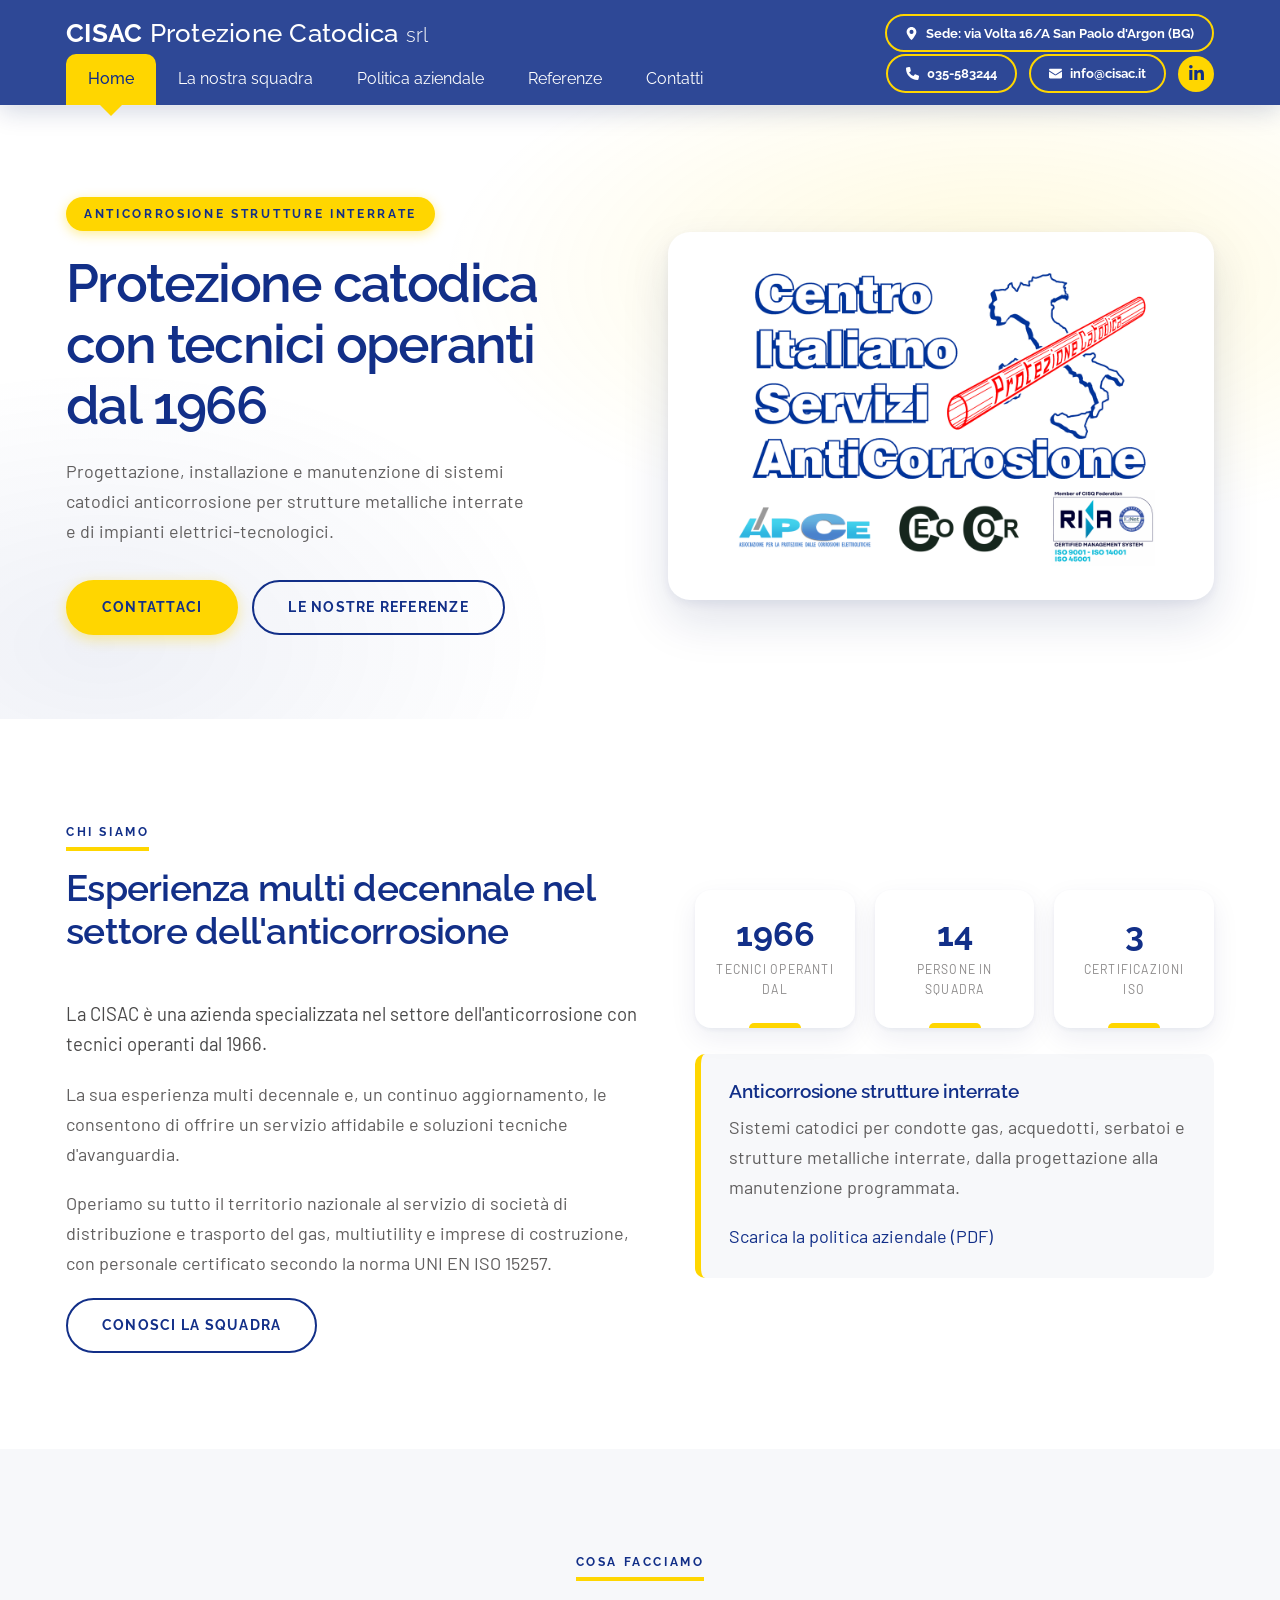
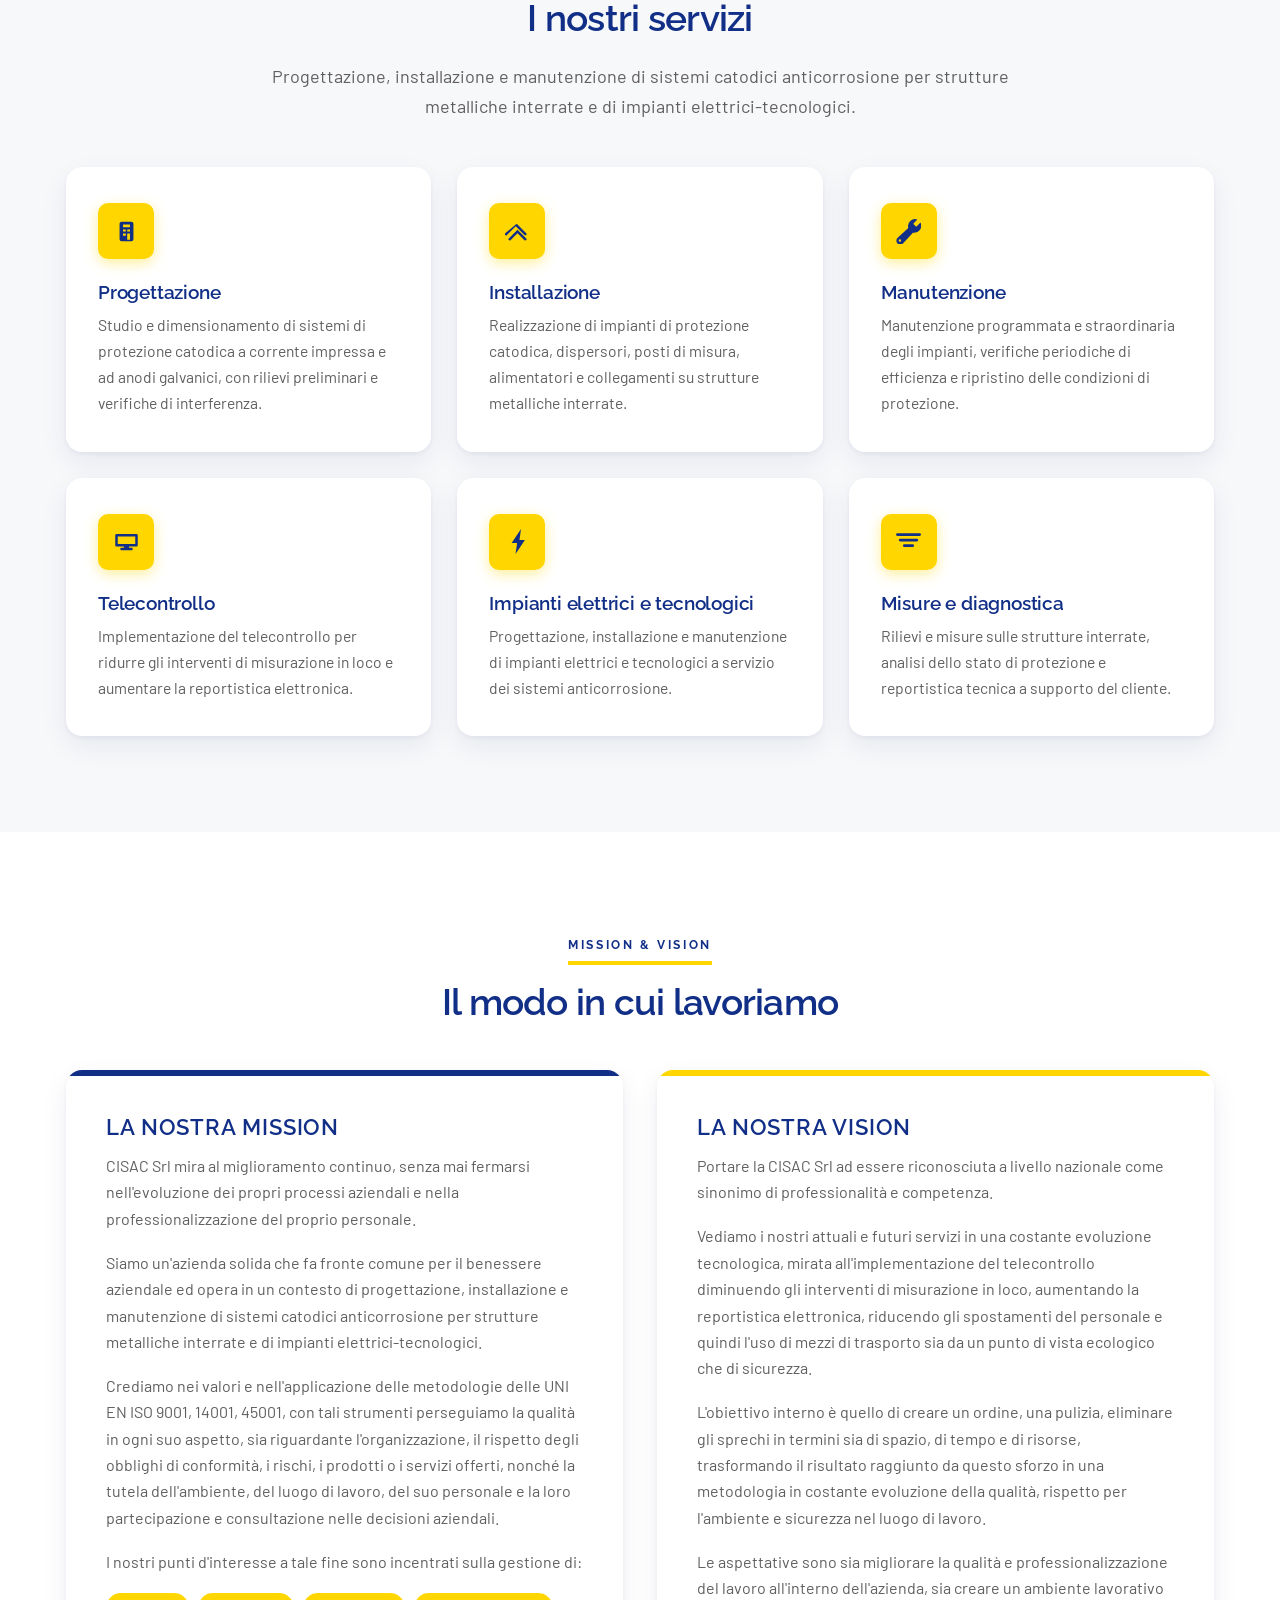
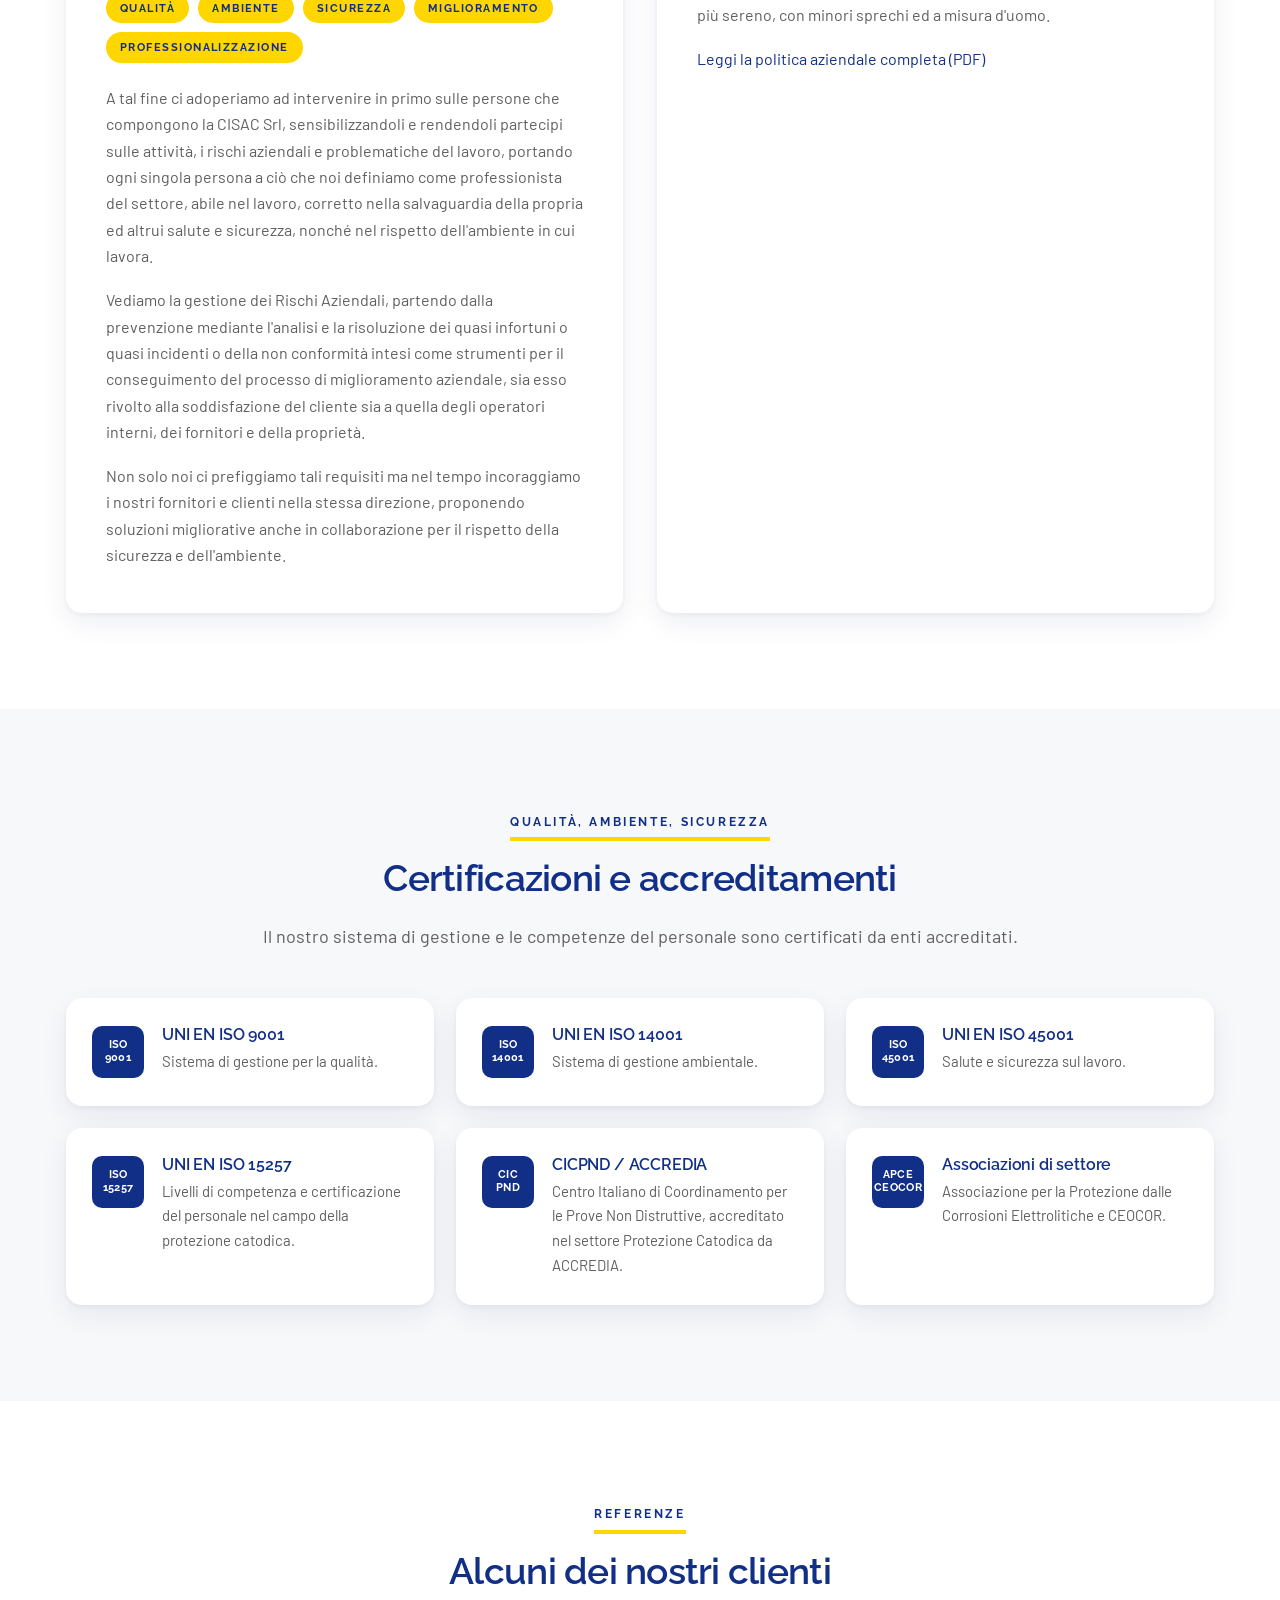
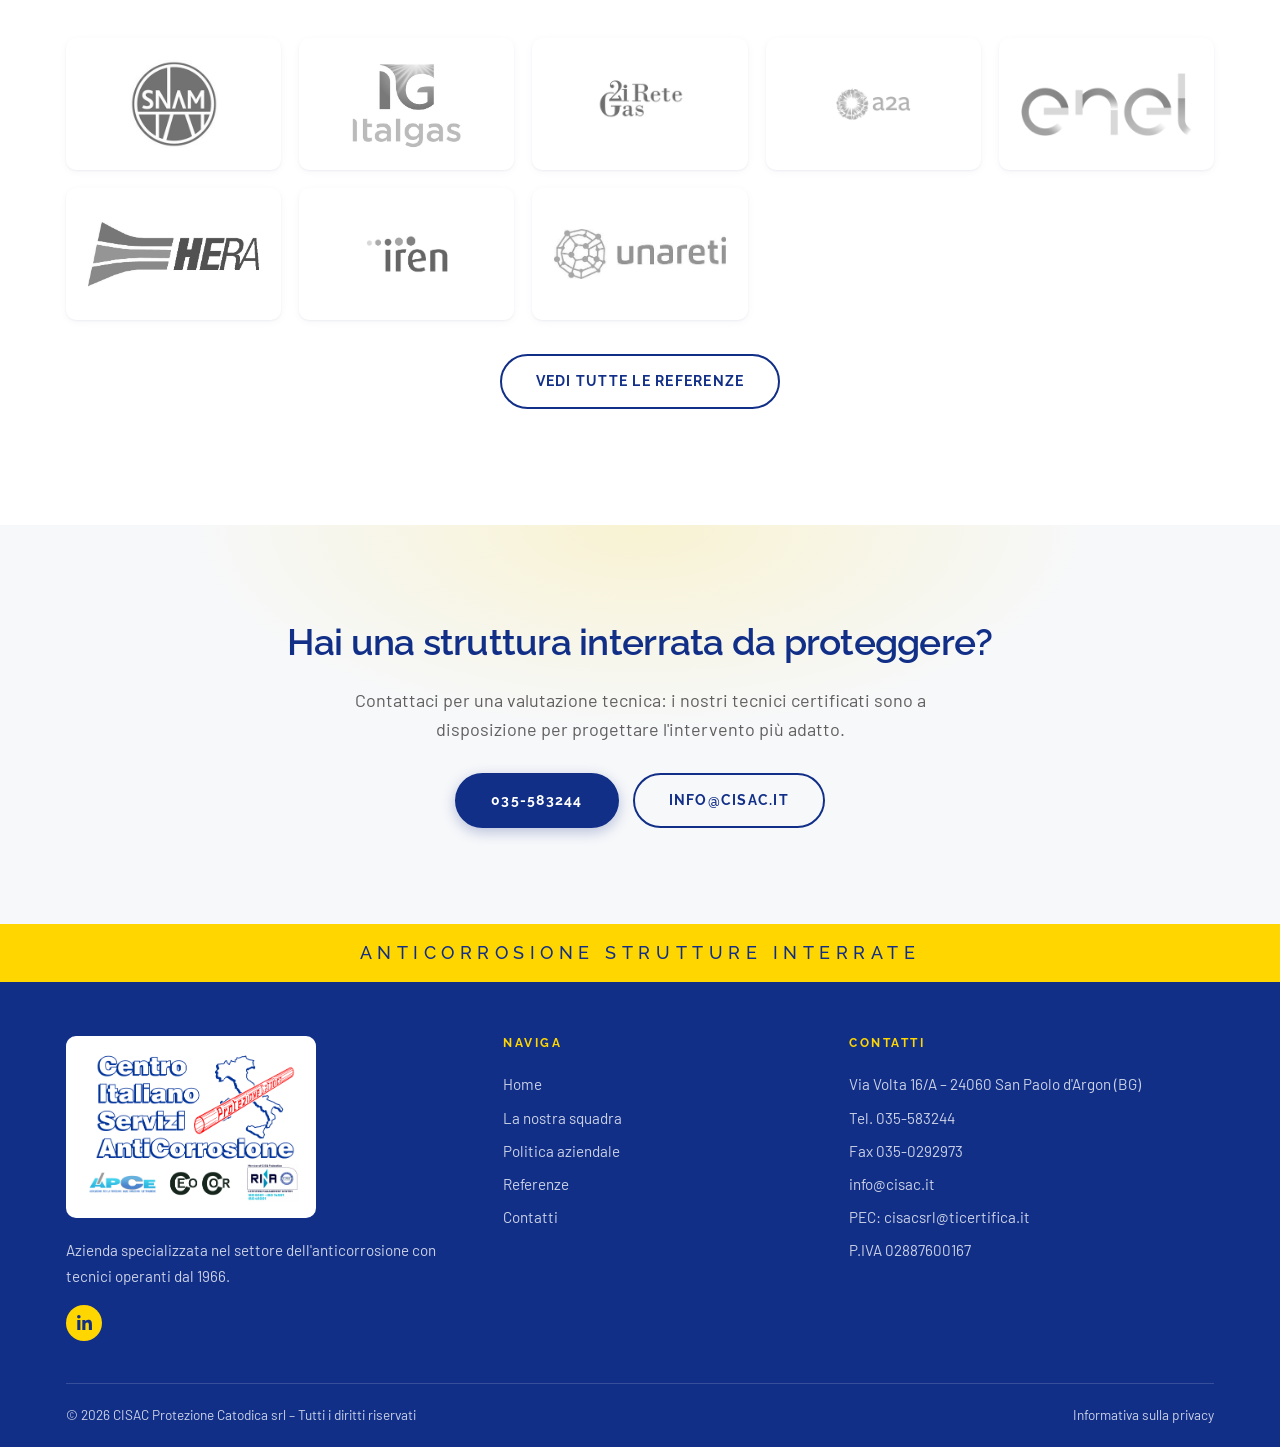
==== index.html @ fc4de0d4 "Favicon dal logo CISAC e "CISAC" in testa ai titoli Favicon: estratto il simbolo del logo (Italia + " ====
<!DOCTYPE html>
<html lang="it">
<head>
<meta charset="utf-8">
<meta name="viewport" content="width=device-width, initial-scale=1">
<title>CISAC – Protezione Catodica | Anticorrosione strutture interrate</title>
<meta name="description" content="CISAC Protezione Catodica srl: progettazione, installazione e manutenzione di sistemi catodici anticorrosione per strutture metalliche interrate e impianti elettrici-tecnologici. Tecnici operanti dal 1966.">
<meta name="keywords" content="protezione catodica, anticorrosione, strutture interrate, gasdotti, CICPND, UNI EN ISO 15257, Bergamo, Lombardia, CISAC">
<meta name="author" content="CISAC Protezione Catodica srl">
<link rel="canonical" href="https://www.cisac.it/">

<!-- Open Graph -->
<meta property="og:type" content="website">
<meta property="og:locale" content="it_IT">
<meta property="og:site_name" content="CISAC Protezione Catodica srl">
<meta property="og:title" content="CISAC – Protezione Catodica | Anticorrosione strutture interrate">
<meta property="og:description" content="Progettazione, installazione e manutenzione di sistemi catodici anticorrosione per strutture metalliche interrate. Tecnici operanti dal 1966.">
<meta property="og:url" content="https://www.cisac.it/">
<meta property="og:image" content="https://www.cisac.it/images/logo-cisac.png">
<meta name="twitter:card" content="summary_large_image">

<!-- Geo -->
<meta name="geo.region" content="IT-BG">
<meta name="geo.placename" content="San Paolo d'Argon">
<meta name="geo.position" content="45.6800;9.8250">

<link rel="icon" href="favicon.ico" sizes="any">
<link rel="icon" type="image/png" sizes="32x32" href="images/favicon-32.png">
<link rel="icon" type="image/png" sizes="16x16" href="images/favicon-16.png">
<link rel="apple-touch-icon" href="images/apple-touch-icon.png">
<link rel="preconnect" href="https://fonts.googleapis.com">
<link rel="preconnect" href="https://fonts.gstatic.com" crossorigin>
<link href="https://fonts.googleapis.com/css2?family=Raleway:wght@300;400;500;600;700&family=Barlow:wght@300;400;500;600&display=swap" rel="stylesheet">
<link rel="stylesheet" href="css/style.css">

<script type="application/ld+json">
{
  "@context": "https://schema.org",
  "@type": "Organization",
  "name": "CISAC Protezione Catodica srl",
  "url": "https://www.cisac.it/",
  "logo": "https://www.cisac.it/images/logo-cisac.png",
  "foundingDate": "1966",
  "vatID": "02887600167",
  "description": "Progettazione, installazione e manutenzione di sistemi catodici anticorrosione per strutture metalliche interrate e di impianti elettrici-tecnologici.",
  "address": {
    "@type": "PostalAddress",
    "streetAddress": "Via Volta 16/A",
    "addressLocality": "San Paolo d'Argon",
    "addressRegion": "BG",
    "postalCode": "24060",
    "addressCountry": "IT"
  },
  "telephone": "+39-035-583244",
  "faxNumber": "+39-035-0292973",
  "email": "info@cisac.it",
  "sameAs": ["https://www.linkedin.com/company/24655449"]
}
</script>
	<noscript><style>.reveal{opacity:1!important;transform:none!important}</style></noscript>
</head>
<body>

<!-- ============ TOPBAR ============ -->
<header class="site-header">
	<div class="wrap">
		<div class="header-top">
			<a class="brand" href="index.html">
				<span class="brand-name"><b>CISAC</b> Protezione Catodica <span>srl</span></span>
			</a>
			<a class="pill" href="https://g.page/cisac-protezione-catodica-srl?share" target="_blank" rel="noopener">
				<svg viewBox="0 0 384 512" aria-hidden="true"><path d="M192 0C86 0 0 86 0 192c0 87 122 243 168 300a30 30 0 0 0 48 0c46-57 168-213 168-300C384 86 298 0 192 0zm0 272a80 80 0 1 1 0-160 80 80 0 0 1 0 160z"/></svg> Sede: via Volta 16/A San Paolo d'Argon (BG)
			</a>
			<button class="hamburger" aria-label="Apri il menu" aria-expanded="false">
				<span></span><span></span><span></span>
			</button>
		</div>

		<div class="header-bottom">
			<nav class="main-nav" aria-label="Navigazione principale">
				<ul>
					<li><a href="index.html" class="current">Home</a></li>
					<li><a href="squadra.html">La nostra squadra</a></li>
					<li><a href="docs/politica-aziendale.pdf" target="_blank" rel="noopener">Politica aziendale</a></li>
					<li><a href="referenze.html">Referenze</a></li>
					<li><a href="contatti.html">Contatti</a></li>
				</ul>
			</nav>
			<div class="header-contacts">
				<a class="pill" href="tel:035583244"><svg viewBox="0 0 512 512" aria-hidden="true"><path d="M164 24c-8-19-29-29-49-24L28 22A40 40 0 0 0 0 60c0 249 202 452 452 452 18 0 34-12 38-29l22-96c5-20-5-41-24-49l-104-45c-17-7-36-2-48 12l-44 53A343 343 0 0 1 121 220l53-44c14-12 19-31 12-48L164 24z"/></svg> 035-583244</a>
				<a class="pill" href="mailto:info@cisac.it"><svg viewBox="0 0 512 512" aria-hidden="true"><path d="M48 64h416c26 0 48 22 48 48v16L256 292 0 128v-16c0-26 22-48 48-48zM0 176l236 151c12 8 28 8 40 0l236-151v224c0 26-22 48-48 48H48c-26 0-48-22-48-48V176z"/></svg> info@cisac.it</a>
				<a class="social-sq" href="https://www.linkedin.com/company/24655449" target="_blank" rel="noopener" aria-label="LinkedIn CISAC"><svg viewBox="0 0 448 512" aria-hidden="true"><path d="M100 448H7V149h93v299zM54 108a54 54 0 1 1 0-108 54 54 0 0 1 0 108zm394 340h-93V302c0-35-1-79-48-79-48 0-56 38-56 77v148h-93V149h89v41h1c13-23 43-48 88-48 94 0 112 62 112 143v163z"/></svg></a>
			</div>
		</div>
	</div>
</header>

<nav class="mobile-nav" aria-label="Navigazione mobile">
	<ul>
		<li><a href="index.html" class="current">Home</a></li>
		<li><a href="squadra.html">La nostra squadra</a></li>
		<li><a href="docs/politica-aziendale.pdf" target="_blank" rel="noopener">Politica aziendale</a></li>
		<li><a href="referenze.html">Referenze</a></li>
		<li><a href="contatti.html">Contatti</a></li>
	</ul>
	<div class="mobile-contacts">
		<a class="pill" href="tel:035583244"><svg viewBox="0 0 512 512" aria-hidden="true"><path d="M164 24c-8-19-29-29-49-24L28 22A40 40 0 0 0 0 60c0 249 202 452 452 452 18 0 34-12 38-29l22-96c5-20-5-41-24-49l-104-45c-17-7-36-2-48 12l-44 53A343 343 0 0 1 121 220l53-44c14-12 19-31 12-48L164 24z"/></svg> 035-583244</a>
		<a class="pill" href="mailto:info@cisac.it"><svg viewBox="0 0 512 512" aria-hidden="true"><path d="M48 64h416c26 0 48 22 48 48v16L256 292 0 128v-16c0-26 22-48 48-48zM0 176l236 151c12 8 28 8 40 0l236-151v224c0 26-22 48-48 48H48c-26 0-48-22-48-48V176z"/></svg> info@cisac.it</a>
		<a class="social-sq" href="https://www.linkedin.com/company/24655449" target="_blank" rel="noopener" aria-label="LinkedIn CISAC"><svg viewBox="0 0 448 512" aria-hidden="true"><path d="M100 448H7V149h93v299zM54 108a54 54 0 1 1 0-108 54 54 0 0 1 0 108zm394 340h-93V302c0-35-1-79-48-79-48 0-56 38-56 77v148h-93V149h89v41h1c13-23 43-48 88-48 94 0 112 62 112 143v163z"/></svg></a>
	</div>
</nav>

<!-- ============ HERO ============ -->
<section class="hero">
	<div class="wrap hero-grid">
		<div>
			<span class="eyebrow">Anticorrosione strutture interrate</span>
			<h1>Protezione catodica<br>con tecnici operanti dal&nbsp;1966</h1>
			<p>Progettazione, installazione e manutenzione di sistemi catodici anticorrosione
			per strutture metalliche interrate e di impianti elettrici-tecnologici.</p>
			<div class="hero-actions">
				<a href="contatti.html" class="btn btn-yellow">Contattaci</a>
				<a href="referenze.html" class="btn btn-outline">Le nostre referenze</a>
			</div>
		</div>
		<div class="hero-logo">
			<img src="images/logo-cisac.png" alt="Centro Italiano Servizi AntiCorrosione – soci APCE, CEOCOR, certificazione RINA ISO 9001, 14001, 45001" width="1066" height="722">
		</div>
	</div>
</section>

<!-- ============ CHI SIAMO ============ -->
<section id="chi-siamo">
	<div class="wrap intro-grid">
		<div class="reveal">
			<div class="sec-head">
				<span class="kicker">Chi siamo</span>
				<h2>Esperienza multi decennale nel settore dell'anticorrosione</h2>
			</div>
			<p class="lead">La CISAC è una azienda specializzata nel settore dell'anticorrosione
			con tecnici operanti dal 1966.</p>
			<p>La sua esperienza multi decennale e, un continuo aggiornamento, le consentono di
			offrire un servizio affidabile e soluzioni tecniche d'avanguardia.</p>
			<p>Operiamo su tutto il territorio nazionale al servizio di società di distribuzione e
			trasporto del gas, multiutility e imprese di costruzione, con personale certificato
			secondo la norma UNI EN ISO 15257.</p>
			<a href="squadra.html" class="btn btn-outline">Conosci la squadra</a>
		</div>
		<div class="reveal">
			<div class="facts">
				<div class="fact">
					<span class="num">1966</span>
					<span class="lbl">Tecnici operanti dal</span>
				</div>
				<div class="fact">
					<span class="num" data-target="14" data-suffix="">14</span>
					<span class="lbl">Persone in squadra</span>
				</div>
				<div class="fact">
					<span class="num" data-target="3" data-suffix="">3</span>
					<span class="lbl">Certificazioni ISO</span>
				</div>
			</div>
			<div class="info-box">
				<h3>Anticorrosione strutture interrate</h3>
				<p>Sistemi catodici per condotte gas, acquedotti, serbatoi e strutture metalliche
				interrate, dalla progettazione alla manutenzione programmata.</p>
				<p style="margin-bottom:0"><a href="docs/politica-aziendale.pdf" target="_blank" rel="noopener">
				Scarica la politica aziendale (PDF)</a></p>
			</div>
		</div>
	</div>
</section>

<!-- ============ COSA FACCIAMO ============ -->
<section class="sec-gray" id="servizi">
	<div class="wrap">
		<div class="sec-head center reveal">
			<span class="kicker">Cosa facciamo</span>
			<h2>I nostri servizi</h2>
			<p>Progettazione, installazione e manutenzione di sistemi catodici anticorrosione per
			strutture metalliche interrate e di impianti elettrici-tecnologici.</p>
		</div>

		<div class="cards">
			<article class="card reveal">
				<div class="ico"><svg viewBox="0 0 576 512" aria-hidden="true"><path d="M400 32H176a48 48 0 0 0-48 48v352a48 48 0 0 0 48 48h224a48 48 0 0 0 48-48V80a48 48 0 0 0-48-48zM208 96h160v64H208V96zm0 112h64v48h-64v-48zm0 96h64v48h-64v-48zm96 0h64v144h-64V304zm0-96h64v48h-64v-48z"/></svg></div>
				<h3>Progettazione</h3>
				<p>Studio e dimensionamento di sistemi di protezione catodica a corrente impressa e
				ad anodi galvanici, con rilievi preliminari e verifiche di interferenza.</p>
			</article>

			<article class="card reveal">
				<div class="ico"><svg viewBox="0 0 640 512" aria-hidden="true"><path d="M275 76a32 32 0 0 1 45 0l224 224a32 32 0 0 1-45 45L275 121 51 345a32 32 0 1 1-45-45L275 76zm45 132l224 224a32 32 0 0 1-45 45L320 298 141 477a32 32 0 0 1-45-45l224-224z"/></svg></div>
				<h3>Installazione</h3>
				<p>Realizzazione di impianti di protezione catodica, dispersori, posti di misura,
				alimentatori e collegamenti su strutture metalliche interrate.</p>
			</article>

			<article class="card reveal">
				<div class="ico"><svg viewBox="0 0 512 512" aria-hidden="true"><path d="M501 74l-75 75a16 16 0 0 1-23 0l-40-40a16 16 0 0 1 0-23l75-75a144 144 0 0 0-186 174L34 385a80 80 0 1 0 113 113l200-218A144 144 0 0 0 501 74zM80 464a24 24 0 1 1 0-48 24 24 0 0 1 0 48z"/></svg></div>
				<h3>Manutenzione</h3>
				<p>Manutenzione programmata e straordinaria degli impianti, verifiche periodiche di
				efficienza e ripristino delle condizioni di protezione.</p>
			</article>

			<article class="card reveal">
				<div class="ico"><svg viewBox="0 0 640 512" aria-hidden="true"><path d="M64 64a32 32 0 0 0-32 32v256a32 32 0 0 0 32 32h192v32h-64a32 32 0 1 0 0 64h256a32 32 0 1 0 0-64h-64v-32h192a32 32 0 0 0 32-32V96a32 32 0 0 0-32-32H64zm32 64h448v192H96V128z"/></svg></div>
				<h3>Telecontrollo</h3>
				<p>Implementazione del telecontrollo per ridurre gli interventi di misurazione in
				loco e aumentare la reportistica elettronica.</p>
			</article>

			<article class="card reveal">
				<div class="ico"><svg viewBox="0 0 448 512" aria-hidden="true"><path d="M296 0L104 288h112L184 512l192-288H264L296 0z"/></svg></div>
				<h3>Impianti elettrici e tecnologici</h3>
				<p>Progettazione, installazione e manutenzione di impianti elettrici e tecnologici
				a servizio dei sistemi anticorrosione.</p>
			</article>

			<article class="card reveal">
				<div class="ico"><svg viewBox="0 0 576 512" aria-hidden="true"><path d="M0 96a32 32 0 0 1 32-32h512a32 32 0 0 1 0 64H32A32 32 0 0 1 0 96zm64 128a32 32 0 0 1 32-32h384a32 32 0 0 1 0 64H96a32 32 0 0 1-32-32zm96 128a32 32 0 0 1 32-32h192a32 32 0 0 1 0 64H192a32 32 0 0 1-32-32z"/></svg></div>
				<h3>Misure e diagnostica</h3>
				<p>Rilievi e misure sulle strutture interrate, analisi dello stato di protezione e
				reportistica tecnica a supporto del cliente.</p>
			</article>
		</div>
	</div>
</section>

<!-- ============ MISSION / VISION ============ -->
<section id="mission">
	<div class="wrap">
		<div class="sec-head center reveal">
			<span class="kicker">Mission &amp; Vision</span>
			<h2>Il modo in cui lavoriamo</h2>
		</div>

		<div class="mv-grid">
			<article class="mv reveal">
				<h2>La nostra mission</h2>
				<p>CISAC Srl mira al miglioramento continuo, senza mai fermarsi nell'evoluzione dei
				propri processi aziendali e nella professionalizzazione del proprio personale.</p>
				<p>Siamo un'azienda solida che fa fronte comune per il benessere aziendale ed opera
				in un contesto di progettazione, installazione e manutenzione di sistemi catodici
				anticorrosione per strutture metalliche interrate e di impianti
				elettrici-tecnologici.</p>
				<p>Crediamo nei valori e nell'applicazione delle metodologie delle UNI EN ISO 9001,
				14001, 45001, con tali strumenti perseguiamo la qualità in ogni suo aspetto, sia
				riguardante l'organizzazione, il rispetto degli obblighi di conformità, i rischi, i
				prodotti o i servizi offerti, nonché la tutela dell'ambiente, del luogo di lavoro,
				del suo personale e la loro partecipazione e consultazione nelle decisioni
				aziendali.</p>
				<p>I nostri punti d'interesse a tale fine sono incentrati sulla gestione di:</p>
				<ul class="values">
					<li>Qualità</li><li>Ambiente</li><li>Sicurezza</li>
					<li>Miglioramento</li><li>Professionalizzazione</li>
				</ul>
				<p>A tal fine ci adoperiamo ad intervenire in primo sulle persone che compongono la
				CISAC Srl, sensibilizzandoli e rendendoli partecipi sulle attività, i rischi
				aziendali e problematiche del lavoro, portando ogni singola persona a ciò che noi
				definiamo come professionista del settore, abile nel lavoro, corretto nella
				salvaguardia della propria ed altrui salute e sicurezza, nonché nel rispetto
				dell'ambiente in cui lavora.</p>
				<p>Vediamo la gestione dei Rischi Aziendali, partendo dalla prevenzione mediante
				l'analisi e la risoluzione dei quasi infortuni o quasi incidenti o della non
				conformità intesi come strumenti per il conseguimento del processo di miglioramento
				aziendale, sia esso rivolto alla soddisfazione del cliente sia a quella degli
				operatori interni, dei fornitori e della proprietà.</p>
				<p>Non solo noi ci prefiggiamo tali requisiti ma nel tempo incoraggiamo i nostri
				fornitori e clienti nella stessa direzione, proponendo soluzioni migliorative anche
				in collaborazione per il rispetto della sicurezza e dell'ambiente.</p>
			</article>

			<article class="mv vision reveal">
				<h2>La nostra vision</h2>
				<p>Portare la CISAC Srl ad essere riconosciuta a livello nazionale come sinonimo di
				professionalità e competenza.</p>
				<p>Vediamo i nostri attuali e futuri servizi in una costante evoluzione tecnologica,
				mirata all'implementazione del telecontrollo diminuendo gli interventi di
				misurazione in loco, aumentando la reportistica elettronica, riducendo gli
				spostamenti del personale e quindi l'uso di mezzi di trasporto sia da un punto di
				vista ecologico che di sicurezza.</p>
				<p>L'obiettivo interno è quello di creare un ordine, una pulizia, eliminare gli
				sprechi in termini sia di spazio, di tempo e di risorse, trasformando il risultato
				raggiunto da questo sforzo in una metodologia in costante evoluzione della qualità,
				rispetto per l'ambiente e sicurezza nel luogo di lavoro.</p>
				<p>Le aspettative sono sia migliorare la qualità e professionalizzazione del lavoro
				all'interno dell'azienda, sia creare un ambiente lavorativo più sereno, con minori
				sprechi ed a misura d'uomo.</p>
				<p><a href="docs/politica-aziendale.pdf" target="_blank" rel="noopener">
				Leggi la politica aziendale completa (PDF)</a></p>
			</article>
		</div>
	</div>
</section>

<!-- ============ CERTIFICAZIONI ============ -->
<section class="sec-gray" id="certificazioni">
	<div class="wrap">
		<div class="sec-head center reveal">
			<span class="kicker">Qualità, ambiente, sicurezza</span>
			<h2>Certificazioni e accreditamenti</h2>
			<p>Il nostro sistema di gestione e le competenze del personale sono certificati da enti
			accreditati.</p>
		</div>

		<div class="cert-grid">
			<div class="cert reveal">
				<span class="badge">ISO<br>9001</span>
				<div><h3>UNI EN ISO 9001</h3><p>Sistema di gestione per la qualità.</p></div>
			</div>
			<div class="cert reveal">
				<span class="badge">ISO<br>14001</span>
				<div><h3>UNI EN ISO 14001</h3><p>Sistema di gestione ambientale.</p></div>
			</div>
			<div class="cert reveal">
				<span class="badge">ISO<br>45001</span>
				<div><h3>UNI EN ISO 45001</h3><p>Salute e sicurezza sul lavoro.</p></div>
			</div>
			<div class="cert reveal">
				<span class="badge">ISO<br>15257</span>
				<div><h3>UNI EN ISO 15257</h3><p>Livelli di competenza e certificazione del
				personale nel campo della protezione catodica.</p></div>
			</div>
			<div class="cert reveal">
				<span class="badge">CIC<br>PND</span>
				<div><h3>CICPND / ACCREDIA</h3><p>Centro Italiano di Coordinamento per le Prove Non
				Distruttive, accreditato nel settore Protezione Catodica da ACCREDIA.</p></div>
			</div>
			<div class="cert reveal">
				<span class="badge">APCE<br>CEOCOR</span>
				<div><h3>Associazioni di settore</h3><p>Associazione per la Protezione dalle
				Corrosioni Elettrolitiche e CEOCOR.</p></div>
			</div>
		</div>
	</div>
</section>

<!-- ============ REFERENZE (anteprima) ============ -->
<section id="referenze">
	<div class="wrap">
		<div class="sec-head center reveal">
			<span class="kicker">Referenze</span>
			<h2>Alcuni dei nostri clienti</h2>
		</div>

		<div class="logo-grid reveal">
			<div class="logo-cell"><img src="images/referenze/snam.png" alt="Snam" loading="lazy"></div>
			<div class="logo-cell"><img src="images/referenze/italgas.jpg" alt="Italgas" loading="lazy"></div>
			<div class="logo-cell"><img src="images/referenze/2i-rete-gas.png" alt="2i Rete Gas" loading="lazy"></div>
			<div class="logo-cell"><img src="images/referenze/a2a.png" alt="A2A" loading="lazy"></div>
			<div class="logo-cell"><img src="images/referenze/enel.png" alt="Enel" loading="lazy"></div>
			<div class="logo-cell"><img src="images/referenze/hera.jpg" alt="Hera" loading="lazy"></div>
			<div class="logo-cell"><img src="images/referenze/iren.jpg" alt="Iren" loading="lazy"></div>
			<div class="logo-cell"><img src="images/referenze/unareti.jpg" alt="Unareti" loading="lazy"></div>
		</div>

		<p style="text-align:center;margin-top:34px">
			<a href="referenze.html" class="btn btn-outline">Vedi tutte le referenze</a>
		</p>
	</div>
</section>

<!-- ============ CTA ============ -->
<section class="cta-banner">
	<div class="wrap">
		<h2>Hai una struttura interrata da proteggere?</h2>
		<p>Contattaci per una valutazione tecnica: i nostri tecnici certificati sono a disposizione
		per progettare l'intervento più adatto.</p>
		<div class="cta-actions">
			<a href="tel:035583244" class="btn btn-navy">035-583244</a>
			<a href="mailto:info@cisac.it" class="btn btn-outline">info@cisac.it</a>
		</div>
	</div>
</section>

<!-- ============ FOOTER ============ -->
<div class="footer-strip">Anticorrosione strutture interrate</div>

<footer class="site-footer">
	<div class="wrap">
		<div class="footer-grid">
			<div>
				<div class="footer-logo"><img src="images/logo-cisac.png" alt="CISAC Protezione Catodica srl"></div>
				<p>Azienda specializzata nel settore dell'anticorrosione con tecnici operanti dal 1966.</p>
				<div class="footer-social">
					<a class="social-sq" href="https://www.linkedin.com/company/24655449" target="_blank" rel="noopener" aria-label="LinkedIn CISAC"><svg viewBox="0 0 448 512" aria-hidden="true"><path d="M100 448H7V149h93v299zM54 108a54 54 0 1 1 0-108 54 54 0 0 1 0 108zm394 340h-93V302c0-35-1-79-48-79-48 0-56 38-56 77v148h-93V149h89v41h1c13-23 43-48 88-48 94 0 112 62 112 143v163z"/></svg></a>
				</div>
			</div>
			<div>
				<h4>Naviga</h4>
				<ul>
					<li><a href="index.html">Home</a></li>
					<li><a href="squadra.html">La nostra squadra</a></li>
					<li><a href="docs/politica-aziendale.pdf" target="_blank" rel="noopener">Politica aziendale</a></li>
					<li><a href="referenze.html">Referenze</a></li>
					<li><a href="contatti.html">Contatti</a></li>
				</ul>
			</div>
			<div>
				<h4>Contatti</h4>
				<ul>
					<li>Via Volta 16/A – 24060 San Paolo d'Argon (BG)</li>
					<li>Tel. <a href="tel:035583244">035-583244</a></li>
					<li>Fax 035-0292973</li>
					<li><a href="mailto:info@cisac.it">info@cisac.it</a></li>
					<li>PEC: <a href="mailto:cisacsrl@ticertifica.it">cisacsrl@ticertifica.it</a></li>
					<li>P.IVA 02887600167</li>
				</ul>
			</div>
		</div>
		<div class="footer-bottom">
			<span>© <span id="year">2026</span> CISAC Protezione Catodica srl – Tutti i diritti riservati</span>
			<a href="https://www.iubenda.com/privacy-policy/50228978" target="_blank" rel="noopener">Informativa sulla privacy</a>
		</div>
	</div>
</footer>

<script src="js/main.js"></script>
</body>
</html>
---- css/style.css ----
/* ============================================================
   CISAC Protezione Catodica srl — foglio di stile unico
   Palette originale: navy #122F88 · giallo #FFD600 · testo #605E5E
   ============================================================ */

/* --- 1. VARIABILI ------------------------------------------ */
:root {
	--navy:        #122f88;
	--navy-dark:   #0c1f5e;
	--navy-soft:   #eef1fa;
	--yellow:      #ffd600;
	--yellow-dark: #e7c200;
	--text:        #605e5e;
	--text-soft:   #8a8888;
	--white:       #ffffff;
	--gray:        #f7f8fa;
	--line:        #e6e8ee;

	/* raggi — scala morbida */
	--radius-sm:   10px;
	--radius:      16px;
	--radius-lg:   22px;

	/* ombre a due livelli: contatto ravvicinato + diffusione ampia */
	--shadow-sm:   0 1px 2px rgba(12, 31, 94, .05), 0 2px 8px rgba(12, 31, 94, .04);
	--shadow:      0 2px 4px rgba(12, 31, 94, .05), 0 10px 28px rgba(12, 31, 94, .07);
	--shadow-lg:   0 4px 10px rgba(12, 31, 94, .06), 0 20px 48px rgba(12, 31, 94, .13);

	--ease:        cubic-bezier(.22, .61, .36, 1);
	--wrap:        1200px;
}

/* --- 2. RESET ----------------------------------------------- */
*, *::before, *::after { box-sizing: border-box; }

html { scroll-behavior: smooth; scroll-padding-top: 140px; }

body {
	margin: 0;
	font-family: 'Barlow', 'Trebuchet MS', Arial, sans-serif;
	font-weight: 400;
	font-size: 18px;
	line-height: 1.65;
	color: var(--text);
	background: var(--white);
	-webkit-font-smoothing: antialiased;
	text-rendering: optimizeLegibility;
}

/* anello di focus visibile solo da tastiera */
:focus-visible {
	outline: 3px solid var(--yellow);
	outline-offset: 3px;
	border-radius: 4px;
}

img { max-width: 100%; display: block; }

a { color: var(--navy); text-decoration: none; transition: color .18s; }
a:hover { color: var(--yellow-dark); }

h1, h2, h3, h4 {
	font-family: 'Raleway', Arial, sans-serif;
	color: var(--navy);
	line-height: 1.16;
	letter-spacing: -.02em;
	margin: 0 0 .6em;
	font-weight: 600;
}
h1 { font-size: clamp(2.1rem, 4.4vw, 3.3rem); letter-spacing: -.03em; }
h2 { font-size: clamp(1.6rem, 2.9vw, 2.3rem); }
h3 { font-size: 1.2rem; font-weight: 600; letter-spacing: -.01em; }
p  { margin: 0 0 1.1em; }

strong { font-weight: 600; color: #4a4949; }

.wrap { max-width: var(--wrap); margin: 0 auto; padding: 0 26px; }

/* --- 3. HEADER (fascia navy) -------------------------------- */
.site-header {
	position: sticky;
	top: 0;
	z-index: 100;
	background: rgba(18, 47, 136, .88);
	-webkit-backdrop-filter: saturate(180%) blur(14px);
	backdrop-filter: saturate(180%) blur(14px);
	color: var(--white);
	box-shadow: 0 1px 0 rgba(255, 255, 255, .09), 0 6px 24px rgba(12, 31, 94, .18);
}
/* fallback: senza backdrop-filter serve il navy pieno o il testo diventa illeggibile */
@supports not ((backdrop-filter: blur(1px)) or (-webkit-backdrop-filter: blur(1px))) {
	.site-header { background: var(--navy); }
}

.header-top {
	display: flex;
	align-items: center;
	justify-content: space-between;
	gap: 20px;
	padding-top: 12px;
}

.brand { display: flex; align-items: baseline; gap: 9px; color: var(--white); }
.brand:hover { color: var(--white); }
.brand-name {
	font-family: 'Raleway', sans-serif;
	font-weight: 500;
	font-size: clamp(1.15rem, 2.2vw, 1.6rem);
	letter-spacing: .01em;
	white-space: nowrap;
}
.brand-name b { font-weight: 700; }
.brand-name span { font-size: .8em; font-weight: 300; }

/* pill di contatto */
.pill {
	display: inline-flex;
	align-items: center;
	gap: 8px;
	border: 2px solid var(--yellow);
	border-radius: 40px;
	padding: 6px 18px;
	color: var(--white);
	font-family: 'Raleway', sans-serif;
	font-weight: 700;
	font-size: .84rem;
	white-space: nowrap;
	transition: background .2s, color .2s;
}
.pill:hover { background: var(--yellow); color: var(--navy); }
.pill svg { width: 13px; height: 13px; fill: currentColor; flex: none; }

.header-bottom {
	display: flex;
	align-items: flex-end;
	justify-content: space-between;
	gap: 20px;
	padding-bottom: 0;
}
.header-contacts { display: flex; align-items: center; gap: 12px; padding-bottom: 12px; }

.social-sq {
	width: 36px; height: 36px;
	background: var(--yellow);
	border-radius: 50%;
	display: flex; align-items: center; justify-content: center;
	flex: none;
	transition: background .22s var(--ease), transform .22s var(--ease);
}
.social-sq svg { width: 17px; height: 17px; fill: var(--navy); }
.social-sq:hover { background: var(--white); transform: translateY(-2px) scale(1.06); }

/* --- 4. NAVIGAZIONE ----------------------------------------- */
.main-nav ul {
	list-style: none;
	display: flex;
	align-items: flex-end;
	gap: 0;
	margin: 0;
	padding: 0;
}
.main-nav li { position: relative; }
.main-nav a {
	display: block;
	padding: 12px 22px;
	border-radius: var(--radius-sm) var(--radius-sm) 0 0;
	font-family: 'Raleway', sans-serif;
	font-weight: 400;
	font-size: 1rem;
	color: var(--white);
	transition: background .22s var(--ease), color .22s var(--ease);
}
.main-nav a:hover { background: rgba(255, 214, 0, .22); color: var(--white); }

.main-nav a.current { background: var(--yellow); color: var(--navy); font-weight: 500; }
/* freccetta sotto la voce attiva */
.main-nav a.current::after {
	content: "";
	position: absolute;
	left: 50%;
	bottom: -11px;
	transform: translateX(-50%);
	border-left: 11px solid transparent;
	border-right: 11px solid transparent;
	border-top: 11px solid var(--yellow);
}

.hamburger {
	display: none;
	background: none;
	border: 0;
	cursor: pointer;
	padding: 8px;
	width: 46px;
	height: 46px;
}
.hamburger span {
	display: block;
	height: 2px;
	width: 26px;
	margin: 6px auto;
	background: var(--yellow);
	transition: transform .25s, opacity .25s;
}
.hamburger.open span:nth-child(1) { transform: translateY(8px) rotate(45deg); }
.hamburger.open span:nth-child(2) { opacity: 0; }
.hamburger.open span:nth-child(3) { transform: translateY(-8px) rotate(-45deg); }

.mobile-nav {
	display: none;
	position: fixed;
	inset: 0;
	background: var(--navy);
	z-index: 99;
	padding: 120px 26px 60px;
	overflow-y: auto;
}
.mobile-nav.open { display: block; }
.mobile-nav ul { list-style: none; margin: 0; padding: 0; }
.mobile-nav a {
	display: block;
	padding: 15px 4px;
	border-bottom: 1px solid rgba(255,255,255,.16);
	font-family: 'Raleway', sans-serif;
	font-weight: 400;
	font-size: 1.1rem;
	color: var(--white);
}
.mobile-nav a.current { color: var(--yellow); }
.mobile-nav .mobile-contacts { display: flex; flex-wrap: wrap; gap: 10px; margin-top: 26px; }

/* --- 5. BOTTONI --------------------------------------------- */
.btn {
	display: inline-block;
	padding: 14px 34px;
	font-family: 'Raleway', sans-serif;
	font-weight: 700;
	font-size: .86rem;
	letter-spacing: .09em;
	text-transform: uppercase;
	border-radius: 100px;
	border: 2px solid transparent;
	cursor: pointer;
	transition: background .24s var(--ease), color .24s var(--ease),
	            border-color .24s var(--ease), transform .24s var(--ease),
	            box-shadow .24s var(--ease);
}
.btn:hover { transform: translateY(-2px); }
.btn-yellow { background: var(--yellow); color: var(--navy); border-color: var(--yellow); box-shadow: 0 4px 14px rgba(255, 214, 0, .38); }
.btn-yellow:hover { background: var(--yellow-dark); border-color: var(--yellow-dark); color: var(--navy); box-shadow: 0 8px 22px rgba(255, 214, 0, .5); }
.btn-navy { background: var(--navy); color: var(--white); border-color: var(--navy); box-shadow: 0 4px 14px rgba(18, 47, 136, .28); }
.btn-navy:hover { background: var(--navy-dark); border-color: var(--navy-dark); color: var(--white); box-shadow: 0 8px 22px rgba(18, 47, 136, .38); }
.btn-outline { border-color: var(--navy); color: var(--navy); background: transparent; }
.btn-outline:hover { background: var(--navy); color: var(--white); }
.btn-outline-yellow { border-color: var(--yellow); color: var(--navy); background: transparent; }
.btn-outline-yellow:hover { background: var(--yellow); color: var(--navy); }

/* --- 6. HERO (bianco) --------------------------------------- */
.hero {
	padding: 92px 0 84px;
	background:
		radial-gradient(900px 420px at 78% 28%, rgba(255, 214, 0, .13), transparent 62%),
		radial-gradient(760px 460px at 8% 88%, rgba(18, 47, 136, .07), transparent 60%),
		var(--white);
}
.hero-grid {
	display: grid;
	grid-template-columns: 1fr 1fr;
	gap: 56px;
	align-items: center;
}
.hero .eyebrow {
	display: inline-block;
	font-family: 'Raleway', sans-serif;
	font-weight: 700;
	font-size: .76rem;
	letter-spacing: .22em;
	text-transform: uppercase;
	color: var(--navy);
	background: var(--yellow);
	padding: 7px 18px;
	border-radius: 100px;
	box-shadow: 0 3px 12px rgba(255, 214, 0, .42);
	margin-bottom: 22px;
}
.hero h1 { margin-bottom: .4em; }
.hero p { font-size: 1.12rem; max-width: 46ch; }
.hero-actions { display: flex; flex-wrap: wrap; gap: 14px; margin-top: 34px; }
.hero-logo {
	background: var(--white);
	border-radius: var(--radius-lg);
	padding: 34px;
	box-shadow: var(--shadow-lg);
}
.hero-logo img { max-height: 300px; width: auto; margin: 0 auto; }

/* hero pagine interne */
.page-hero { background: var(--white); padding: 56px 0 10px; }
.page-hero h1 { margin-bottom: .3em; }
.page-hero h1::after {
	content: "";
	display: block;
	width: 84px;
	height: 6px;
	border-radius: 100px;
	background: var(--yellow);
	margin-top: 18px;
}
.page-hero p { max-width: 70ch; margin: 20px 0 0; }

/* --- 7. SEZIONI --------------------------------------------- */
section { padding: 96px 0; }
.sec-gray { background: var(--gray); }
.sec-navy { background: var(--navy); color: rgba(255,255,255,.9); }
.sec-navy h2, .sec-navy h3 { color: var(--white); }

.sec-head { max-width: 800px; margin-bottom: 46px; }
.sec-head.center { margin-left: auto; margin-right: auto; text-align: center; }
.sec-head .kicker {
	display: inline-block;
	font-family: 'Raleway', sans-serif;
	font-weight: 700;
	font-size: .74rem;
	letter-spacing: .22em;
	text-transform: uppercase;
	color: var(--navy);
	border-bottom: 4px solid var(--yellow);
	padding-bottom: 5px;
	margin-bottom: 16px;
}
.sec-head p { margin-bottom: 0; }

/* --- 8. INTRO / FATTI --------------------------------------- */
.intro-grid { display: grid; grid-template-columns: 1.05fr .95fr; gap: 56px; align-items: center; }
.intro-grid .lead { font-size: 1.16rem; color: #4a4949; }

.facts { display: grid; grid-template-columns: repeat(3, 1fr); gap: 20px; }
.fact {
	position: relative;
	background: var(--white);
	border-radius: var(--radius);
	box-shadow: var(--shadow);
	padding: 28px 18px;
	text-align: center;
	overflow: hidden;
	transition: transform .28s var(--ease), box-shadow .28s var(--ease);
}
/* la barra gialla resta, ma diventa un accento interno arrotondato */
.fact::after {
	content: "";
	position: absolute;
	left: 50%; bottom: 0;
	transform: translateX(-50%);
	width: 52px; height: 5px;
	border-radius: 100px 100px 0 0;
	background: var(--yellow);
}
.fact:hover { transform: translateY(-4px); box-shadow: var(--shadow-lg); }
.fact .num {
	font-family: 'Raleway', sans-serif;
	font-weight: 700;
	font-size: 2.1rem;
	color: var(--navy);
	display: block;
	line-height: 1;
}
.fact .lbl {
	font-size: .76rem;
	letter-spacing: .1em;
	text-transform: uppercase;
	color: var(--text-soft);
	display: block;
	margin-top: 8px;
}

.info-box {
	margin-top: 26px;
	background: var(--gray);
	border-left: 6px solid var(--yellow);
	border-radius: var(--radius-sm);
	padding: 26px 28px;
}
.info-box p:last-child { margin-bottom: 0; }

/* --- 9. CARD SERVIZI ---------------------------------------- */
.cards { display: grid; grid-template-columns: repeat(3, 1fr); gap: 26px; }
.card {
	background: var(--white);
	border-radius: var(--radius);
	box-shadow: var(--shadow);
	padding: 36px 32px;
	transition: transform .28s var(--ease), box-shadow .28s var(--ease);
}
.card:hover { transform: translateY(-6px); box-shadow: var(--shadow-lg); }
.card .ico {
	width: 56px; height: 56px;
	border-radius: var(--radius-sm);
	background: var(--yellow);
	box-shadow: 0 4px 14px rgba(255, 214, 0, .4);
	display: flex; align-items: center; justify-content: center;
	margin-bottom: 22px;
	transition: transform .28s var(--ease);
}
.card:hover .ico { transform: scale(1.07) rotate(-3deg); }
.card .ico svg { width: 25px; height: 25px; fill: var(--navy); }
.card h3 { margin-bottom: .45em; }
.card p { margin: 0; font-size: .98rem; }

/* --- 10. MISSION / VISION ----------------------------------- */
.mv-grid { display: grid; grid-template-columns: 1fr 1fr; gap: 34px; }
.mv {
	position: relative;
	background: var(--white);
	border-radius: var(--radius);
	box-shadow: var(--shadow);
	padding: 44px 40px;
	overflow: hidden;
}
/* la fascia superiore resta, ora segue il raggio della card */
.mv::before {
	content: "";
	position: absolute;
	inset: 0 0 auto 0;
	height: 6px;
	background: var(--navy);
}
.mv.vision::before { background: var(--yellow); }
.mv h2 { font-size: 1.4rem; letter-spacing: .04em; text-transform: uppercase; }
.mv p { font-size: 1rem; }
.mv p:last-child { margin-bottom: 0; }

.values { display: flex; flex-wrap: wrap; gap: 9px; margin: 4px 0 22px; padding: 0; list-style: none; }
.values li {
	background: var(--yellow);
	color: var(--navy);
	font-family: 'Raleway', sans-serif;
	font-weight: 700;
	font-size: .7rem;
	letter-spacing: .13em;
	text-transform: uppercase;
	padding: 6px 14px;
	border-radius: 100px;
}

/* --- 11. CERTIFICAZIONI ------------------------------------- */
.cert-grid { display: grid; grid-template-columns: repeat(3, 1fr); gap: 22px; }
.cert {
	background: var(--white);
	border-radius: var(--radius);
	box-shadow: var(--shadow);
	padding: 28px 26px;
	display: flex;
	gap: 18px;
	align-items: flex-start;
	transition: transform .28s var(--ease), box-shadow .28s var(--ease);
}
.cert:hover { transform: translateY(-4px); box-shadow: var(--shadow-lg); }
.cert .badge {
	flex: none;
	width: 52px; height: 52px;
	border-radius: var(--radius-sm);
	background: var(--navy);
	color: var(--white);
	display: flex; align-items: center; justify-content: center;
	font-family: 'Raleway', sans-serif;
	font-weight: 700;
	font-size: .68rem;
	letter-spacing: .03em;
	text-align: center;
	line-height: 1.15;
}
.cert h3 { font-size: 1rem; margin-bottom: .3em; }
.cert p { margin: 0; font-size: .93rem; }

/* --- 12. REFERENZE ------------------------------------------ */
.logo-grid { display: grid; grid-template-columns: repeat(auto-fill, minmax(185px, 1fr)); gap: 18px; }
.logo-cell {
	background: var(--white);
	border-radius: var(--radius-sm);
	box-shadow: var(--shadow-sm);
	height: 132px;
	display: flex;
	align-items: center;
	justify-content: center;
	padding: 22px;
	transition: box-shadow .28s var(--ease), transform .28s var(--ease);
}
.logo-cell:hover { box-shadow: var(--shadow-lg); transform: translateY(-4px); }
.logo-cell img {
	max-height: 100%;
	max-width: 100%;
	width: auto;
	object-fit: contain;
	filter: grayscale(100%);
	opacity: .68;
	transition: filter .25s, opacity .25s;
}
.logo-cell:hover img { filter: grayscale(0); opacity: 1; }

/* --- 13. SQUADRA -------------------------------------------- */
.team-note {
	background: var(--gray);
	border-left: 6px solid var(--yellow);
	border-radius: var(--radius-sm);
	padding: 26px 30px;
	margin-bottom: 48px;
	font-size: 1rem;
}
.team-note p:last-child { margin-bottom: 0; }

.team-grid { display: grid; grid-template-columns: repeat(auto-fill, minmax(255px, 1fr)); gap: 24px; }
.member {
	background: var(--white);
	border-radius: var(--radius);
	box-shadow: var(--shadow);
	padding: 32px 26px;
	text-align: center;
	display: flex;
	flex-direction: column;
	transition: transform .28s var(--ease), box-shadow .28s var(--ease);
}
.member:hover { transform: translateY(-6px); box-shadow: var(--shadow-lg); }
.member .avatar {
	width: 92px; height: 92px;
	margin: 0 auto 18px;
	border-radius: 50%;
	background: var(--navy-soft);
	display: flex; align-items: center; justify-content: center;
	font-family: 'Raleway', sans-serif;
	font-weight: 700;
	font-size: 1.55rem;
	color: var(--navy);
	box-shadow: 0 6px 18px rgba(18, 47, 136, .16);
	transition: transform .28s var(--ease);
}
.member:hover .avatar { transform: scale(1.06); }
.member.lead .avatar { background: var(--yellow); color: var(--navy); box-shadow: 0 6px 20px rgba(255, 214, 0, .5); }
.member h3 { font-size: 1.1rem; margin-bottom: .1em; }
.member .role {
	font-family: 'Raleway', sans-serif;
	font-weight: 700;
	font-size: .7rem;
	letter-spacing: .16em;
	text-transform: uppercase;
	color: var(--text-soft);
	margin-bottom: 16px;
}
.member .certs { list-style: none; margin: 0 0 16px; padding: 0; font-size: .87rem; flex: 1; }
.member .certs li { padding: 3px 0; }
.member .contacts { border-top: 1px solid var(--line); padding-top: 14px; font-size: .87rem; }
.member .contacts a { display: block; word-break: break-word; }

/* --- 14. CONTATTI ------------------------------------------- */
.contact-grid { display: grid; grid-template-columns: 1fr 1fr; gap: 48px; align-items: start; }

.contact-list { display: grid; gap: 16px; }
.contact-item {
	display: flex;
	gap: 16px;
	background: var(--white);
	border-radius: var(--radius-sm);
	box-shadow: var(--shadow-sm);
	padding: 20px 24px;
	transition: transform .28s var(--ease), box-shadow .28s var(--ease);
}
.contact-item:hover { transform: translateY(-3px); box-shadow: var(--shadow); }
.contact-item .ico {
	flex: none;
	width: 42px; height: 42px;
	border-radius: 50%;
	background: var(--yellow);
	box-shadow: 0 3px 12px rgba(255, 214, 0, .42);
	display: flex; align-items: center; justify-content: center;
}
.contact-item .ico svg { width: 18px; height: 18px; fill: var(--navy); }
.contact-item .lbl {
	font-family: 'Raleway', sans-serif;
	font-weight: 700;
	font-size: .68rem;
	letter-spacing: .16em;
	text-transform: uppercase;
	color: var(--text-soft);
	display: block;
}
.contact-item .val { font-size: 1.02rem; color: var(--navy); }

.map-embed { border-radius: var(--radius); box-shadow: var(--shadow); overflow: hidden; line-height: 0; }
.map-embed iframe { width: 100%; height: 430px; border: 0; }

.contact-form { display: grid; gap: 16px; }
.field label {
	display: block;
	font-family: 'Raleway', sans-serif;
	font-weight: 600;
	font-size: .76rem;
	letter-spacing: .12em;
	text-transform: uppercase;
	color: var(--text-soft);
	margin-bottom: 6px;
}
.field input, .field textarea {
	width: 100%;
	padding: 14px 16px;
	font-family: inherit;
	font-size: 1rem;
	color: #3d3d3d;
	background: var(--gray);
	border: 1px solid transparent;
	border-radius: var(--radius-sm);
	transition: background .2s var(--ease), border-color .2s var(--ease), box-shadow .2s var(--ease);
}
.field input:hover, .field textarea:hover { background: #f1f3f7; }
.field input:focus, .field textarea:focus {
	outline: none;
	background: var(--white);
	border-color: var(--yellow);
	box-shadow: 0 0 0 4px rgba(255, 214, 0, .28);
}
.field textarea { resize: vertical; min-height: 150px; }
.form-note { font-size: .86rem; color: var(--text-soft); margin: 0; }

/* --- 15. BANNER CTA ----------------------------------------- */
.cta-banner {
	text-align: center;
	background:
		radial-gradient(700px 320px at 50% 0%, rgba(255, 214, 0, .16), transparent 65%),
		var(--gray);
}
.cta-banner p { max-width: 62ch; margin: 0 auto 28px; }
.cta-actions { display: flex; gap: 14px; justify-content: center; flex-wrap: wrap; }

/* --- 16. BANDA GIALLA + FOOTER ------------------------------ */
.footer-strip {
	background: var(--yellow);
	color: var(--navy);
	text-align: center;
	padding: 14px 20px;
	font-family: 'Raleway', sans-serif;
	font-weight: 500;
	font-size: 1.15rem;
	letter-spacing: .3em;
	text-transform: uppercase;
}

.site-footer { background: var(--navy); color: rgba(255,255,255,.78); padding: 54px 0 0; font-size: .95rem; }
.footer-grid { display: grid; grid-template-columns: 1.3fr 1fr 1.2fr; gap: 42px; }
.site-footer h4 {
	color: var(--yellow);
	font-family: 'Raleway', sans-serif;
	font-weight: 700;
	font-size: .78rem;
	letter-spacing: .2em;
	text-transform: uppercase;
	margin-bottom: 18px;
}
.site-footer a { color: rgba(255,255,255,.78); }
.site-footer a:hover { color: var(--yellow); }
.site-footer ul { list-style: none; margin: 0; padding: 0; }
.site-footer li { padding: 4px 0; }
.footer-logo { background: var(--white); border-radius: var(--radius-sm); padding: 16px; max-width: 250px; margin-bottom: 20px; }
.footer-social { display: flex; gap: 10px; margin-top: 16px; }
.footer-bottom {
	margin-top: 42px;
	border-top: 1px solid rgba(255,255,255,.16);
	padding: 20px 0;
	display: flex;
	flex-wrap: wrap;
	gap: 10px 24px;
	justify-content: space-between;
	font-size: .85rem;
}

/* --- 17. REVEAL --------------------------------------------- */
.reveal { opacity: 0; transform: translateY(24px); transition: opacity .7s var(--ease), transform .7s var(--ease); }
.reveal.visible { opacity: 1; transform: none; }
@media (prefers-reduced-motion: reduce) {
	.reveal { opacity: 1; transform: none; transition: none; }
	html { scroll-behavior: auto; }
}

/* --- 18. RESPONSIVE ----------------------------------------- */
@media (max-width: 1150px) {
	.main-nav, .header-contacts .pill { display: none; }
	.header-top .pill { display: none; }
	.hamburger { display: block; }
	.header-top { padding: 14px 0; }
	.header-bottom { display: none; }
	.header-top { justify-content: space-between; }
	.hero-grid, .intro-grid, .mv-grid, .contact-grid { grid-template-columns: 1fr; gap: 40px; }
	.cards, .cert-grid { grid-template-columns: repeat(2, 1fr); }
	.footer-grid { grid-template-columns: 1fr 1fr; }
	section { padding: 76px 0; }
}
@media (max-width: 760px) {
	body { font-size: 17px; }
	section { padding: 60px 0; }
	.hero { padding: 52px 0 46px; }
	.hero-logo { padding: 22px; border-radius: var(--radius); }
	.card, .mv, .member { padding: 28px 24px; }
	.cards, .cert-grid, .facts, .footer-grid { grid-template-columns: 1fr; }
	.logo-grid { grid-template-columns: repeat(auto-fill, minmax(140px, 1fr)); }
	.footer-strip { letter-spacing: .16em; font-size: .82rem; }
	.mobile-nav { padding-top: 100px; }
}
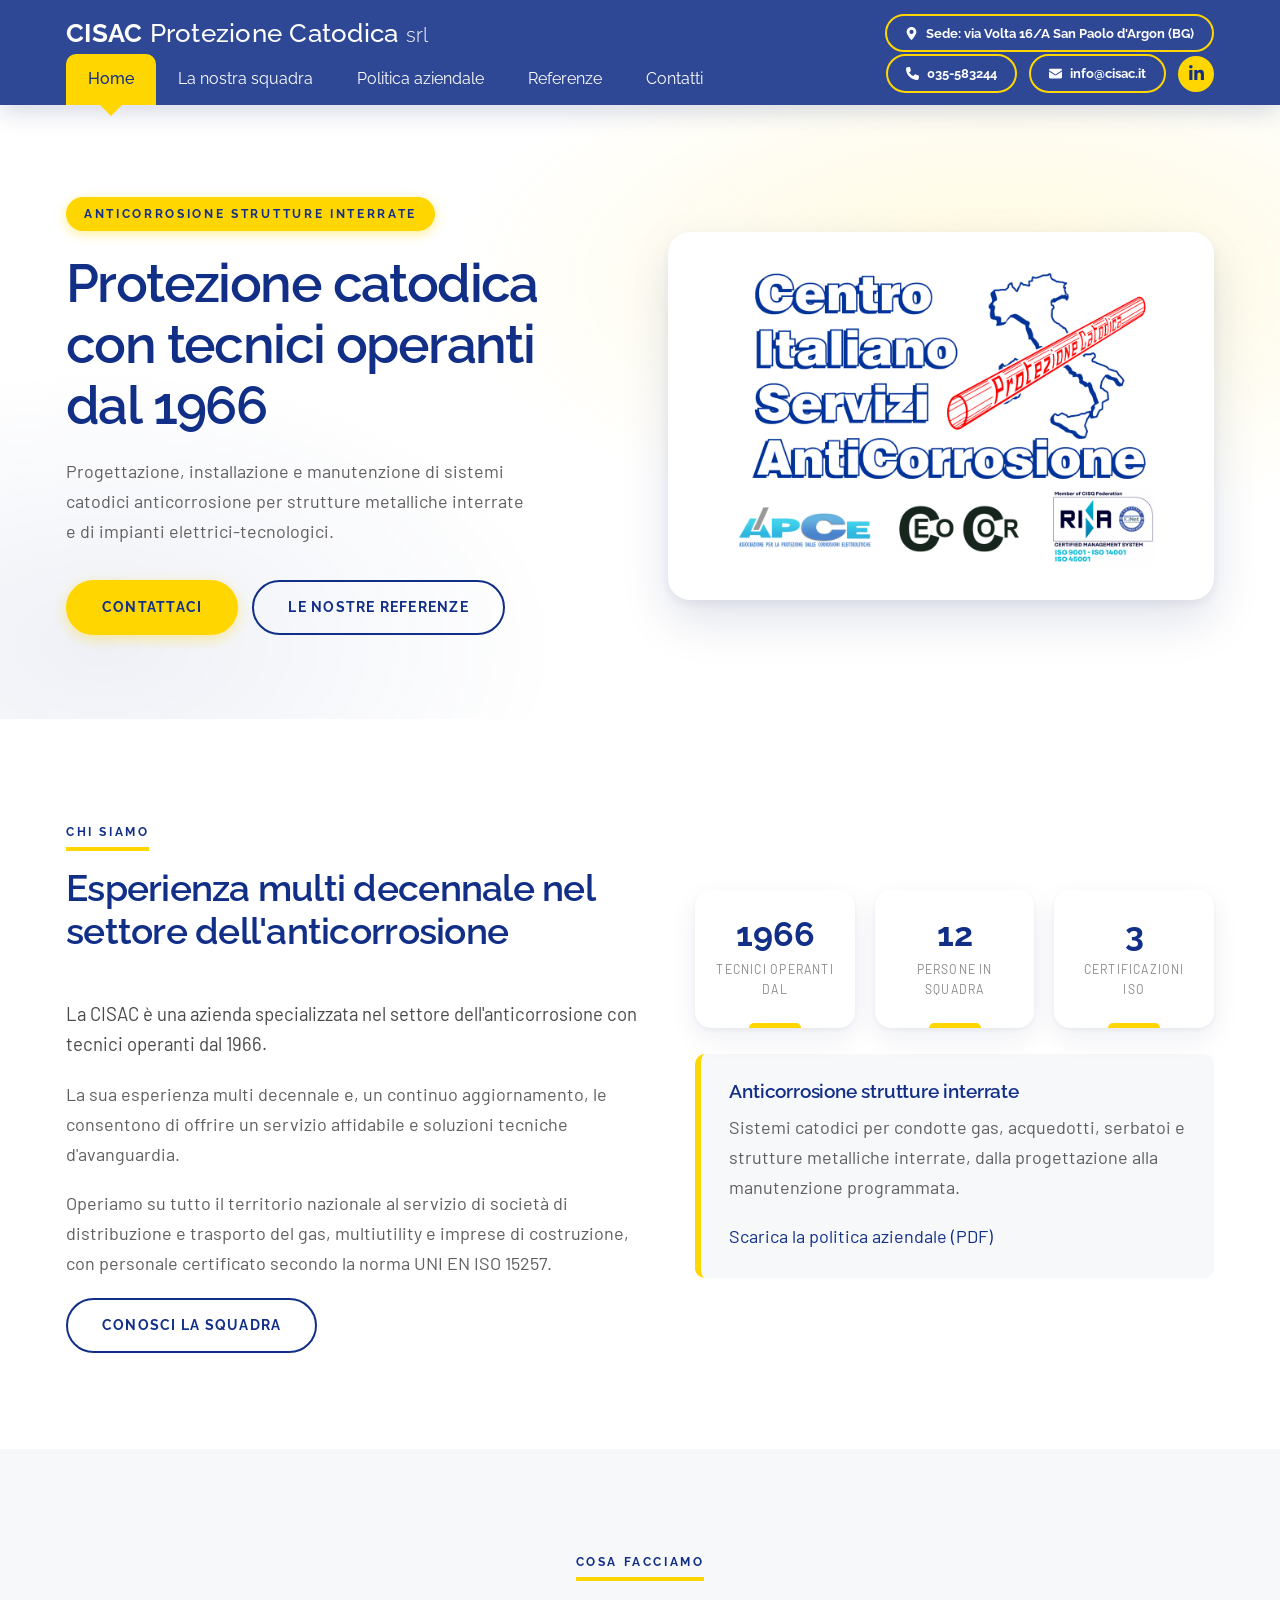
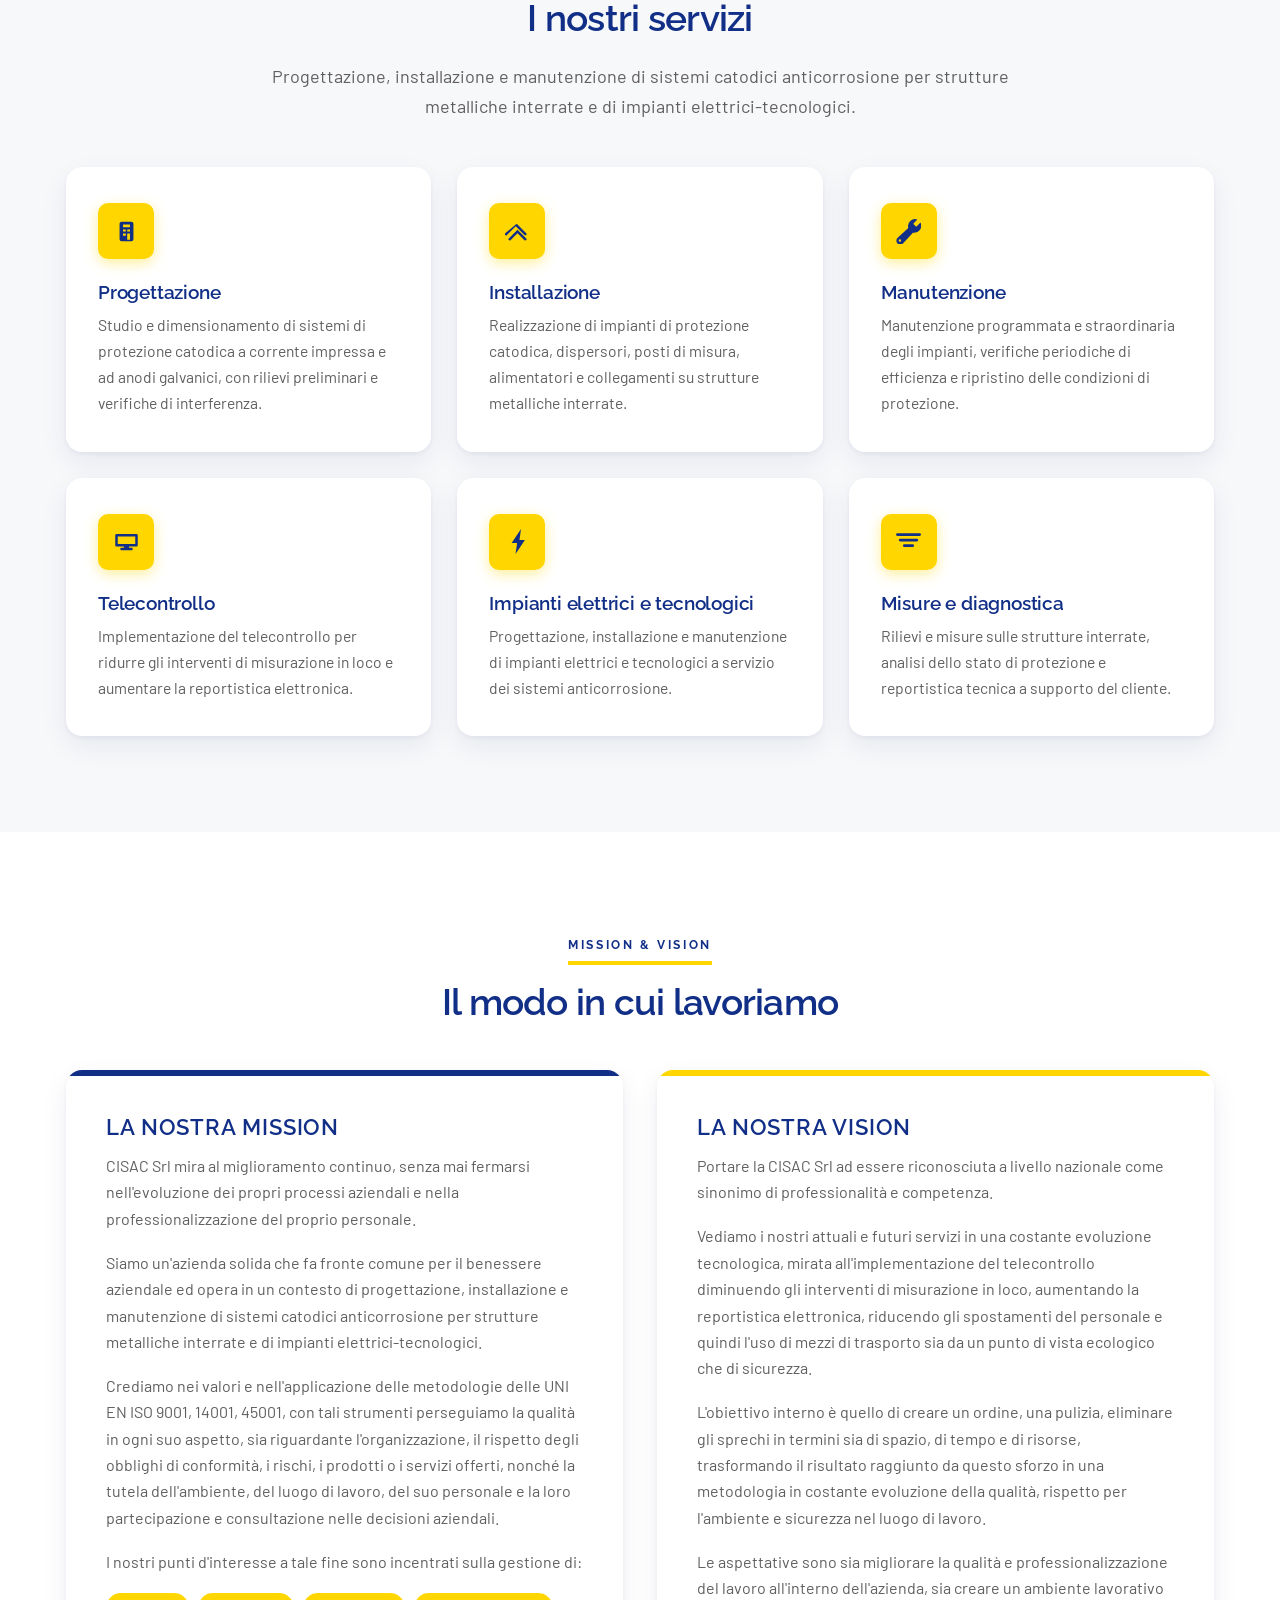
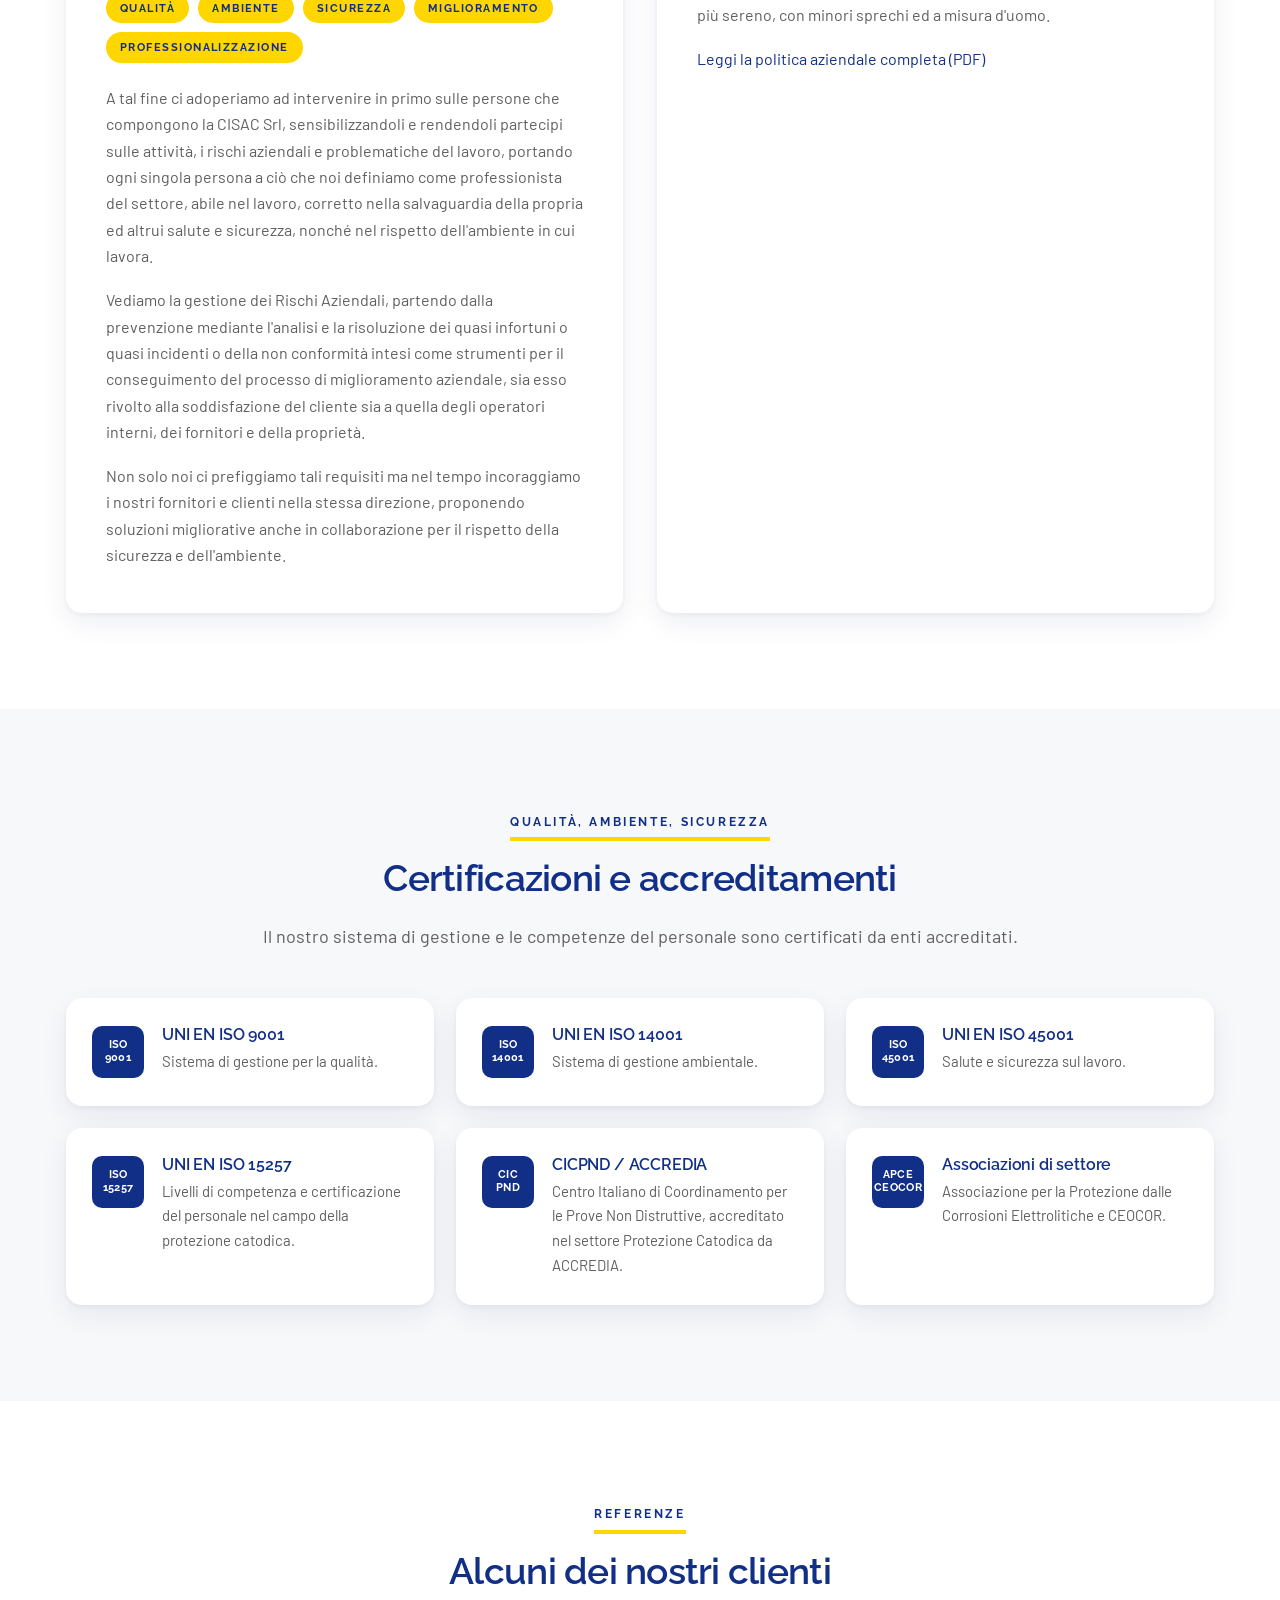
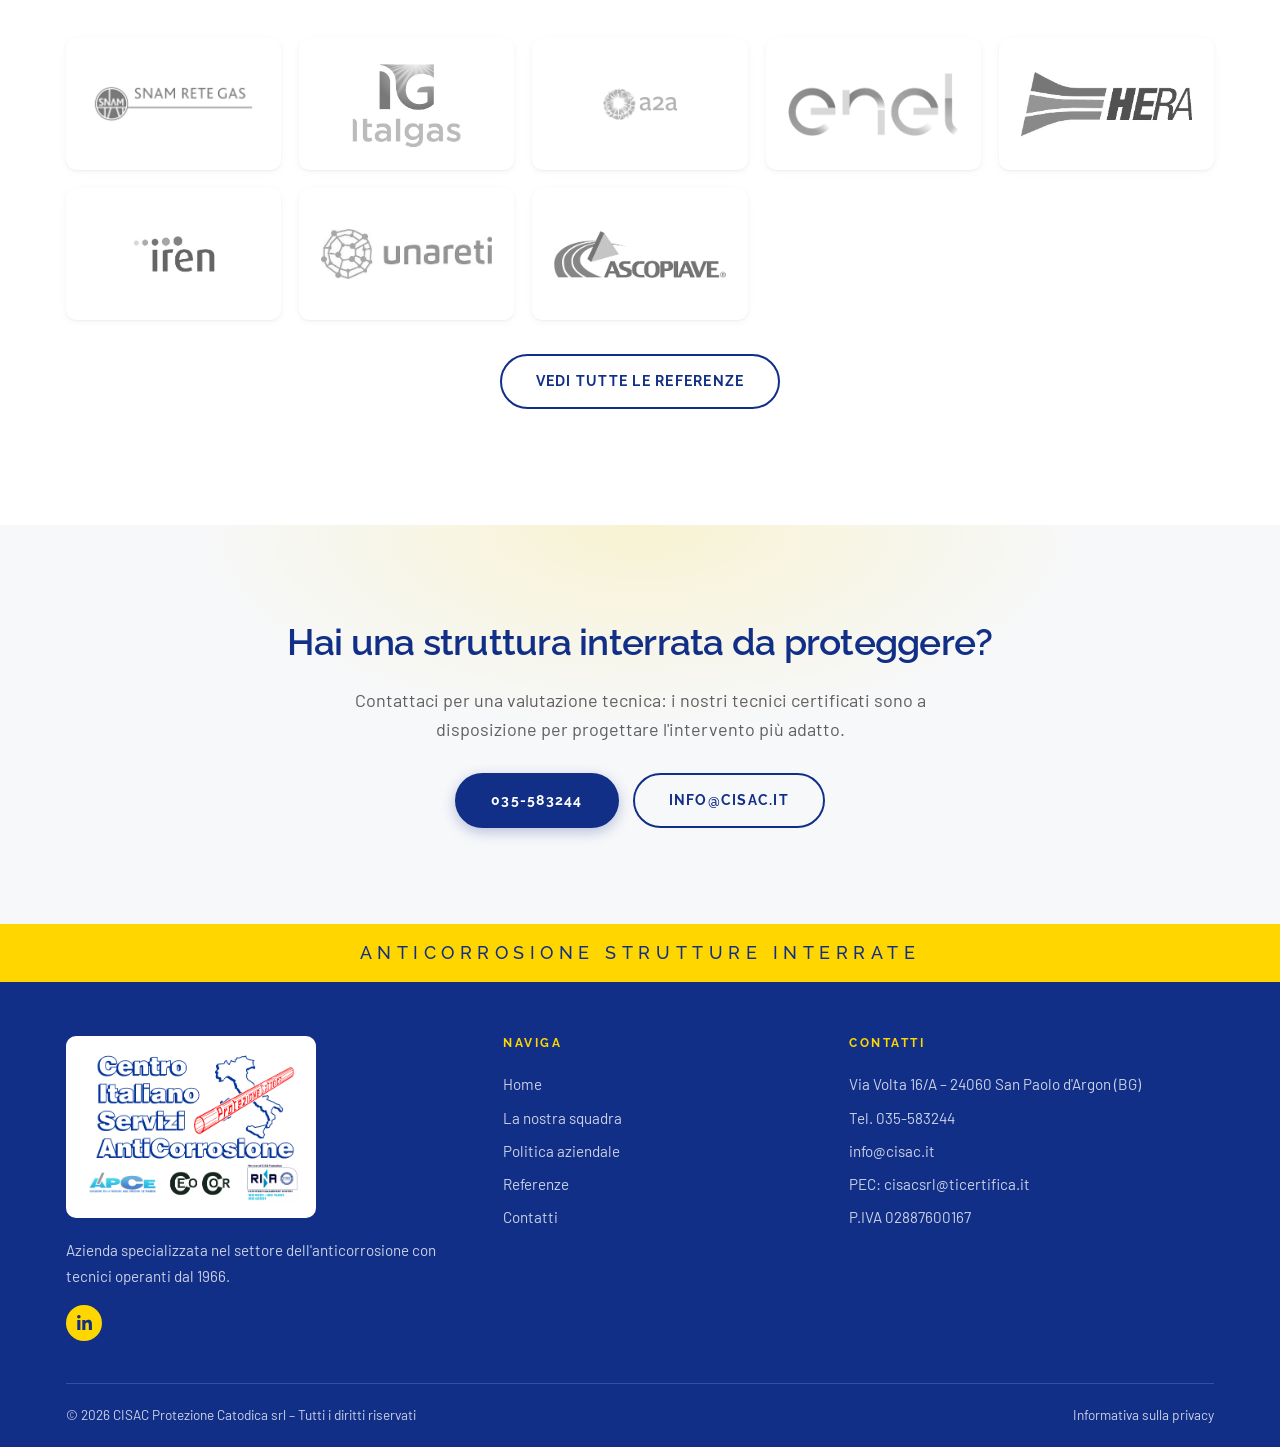
==== commit 10f46de2: "Modifiche richieste da Fausto (15/09/2026) - Contatti: rimosso il fax (dismesso) da footer, blocco c" ====
--- a/index.html
+++ b/index.html
@@ -52,7 +52,6 @@
     "addressCountry": "IT"
   },
   "telephone": "+39-035-583244",
-  "faxNumber": "+39-035-0292973",
   "email": "info@cisac.it",
   "sameAs": ["https://www.linkedin.com/company/24655449"]
 }
@@ -153,7 +152,7 @@
 					<span class="lbl">Tecnici operanti dal</span>
 				</div>
 				<div class="fact">
-					<span class="num" data-target="14" data-suffix="">14</span>
+					<span class="num" data-target="12" data-suffix="">12</span>
 					<span class="lbl">Persone in squadra</span>
 				</div>
 				<div class="fact">
@@ -346,14 +345,14 @@
 		</div>
 
 		<div class="logo-grid reveal">
-			<div class="logo-cell"><img src="images/referenze/snam.png" alt="Snam" loading="lazy"></div>
+			<div class="logo-cell"><img src="images/referenze/snam-rete-gas.png" alt="Snam Rete Gas" loading="lazy"></div>
 			<div class="logo-cell"><img src="images/referenze/italgas.jpg" alt="Italgas" loading="lazy"></div>
-			<div class="logo-cell"><img src="images/referenze/2i-rete-gas.png" alt="2i Rete Gas" loading="lazy"></div>
 			<div class="logo-cell"><img src="images/referenze/a2a.png" alt="A2A" loading="lazy"></div>
 			<div class="logo-cell"><img src="images/referenze/enel.png" alt="Enel" loading="lazy"></div>
 			<div class="logo-cell"><img src="images/referenze/hera.jpg" alt="Hera" loading="lazy"></div>
 			<div class="logo-cell"><img src="images/referenze/iren.jpg" alt="Iren" loading="lazy"></div>
 			<div class="logo-cell"><img src="images/referenze/unareti.jpg" alt="Unareti" loading="lazy"></div>
+			<div class="logo-cell"><img src="images/referenze/ascopiave.png" alt="Ascopiave" loading="lazy"></div>
 		</div>
 
 		<p style="text-align:center;margin-top:34px">
@@ -403,7 +402,6 @@
 				<ul>
 					<li>Via Volta 16/A – 24060 San Paolo d'Argon (BG)</li>
 					<li>Tel. <a href="tel:035583244">035-583244</a></li>
-					<li>Fax 035-0292973</li>
 					<li><a href="mailto:info@cisac.it">info@cisac.it</a></li>
 					<li>PEC: <a href="mailto:cisacsrl@ticertifica.it">cisacsrl@ticertifica.it</a></li>
 					<li>P.IVA 02887600167</li>
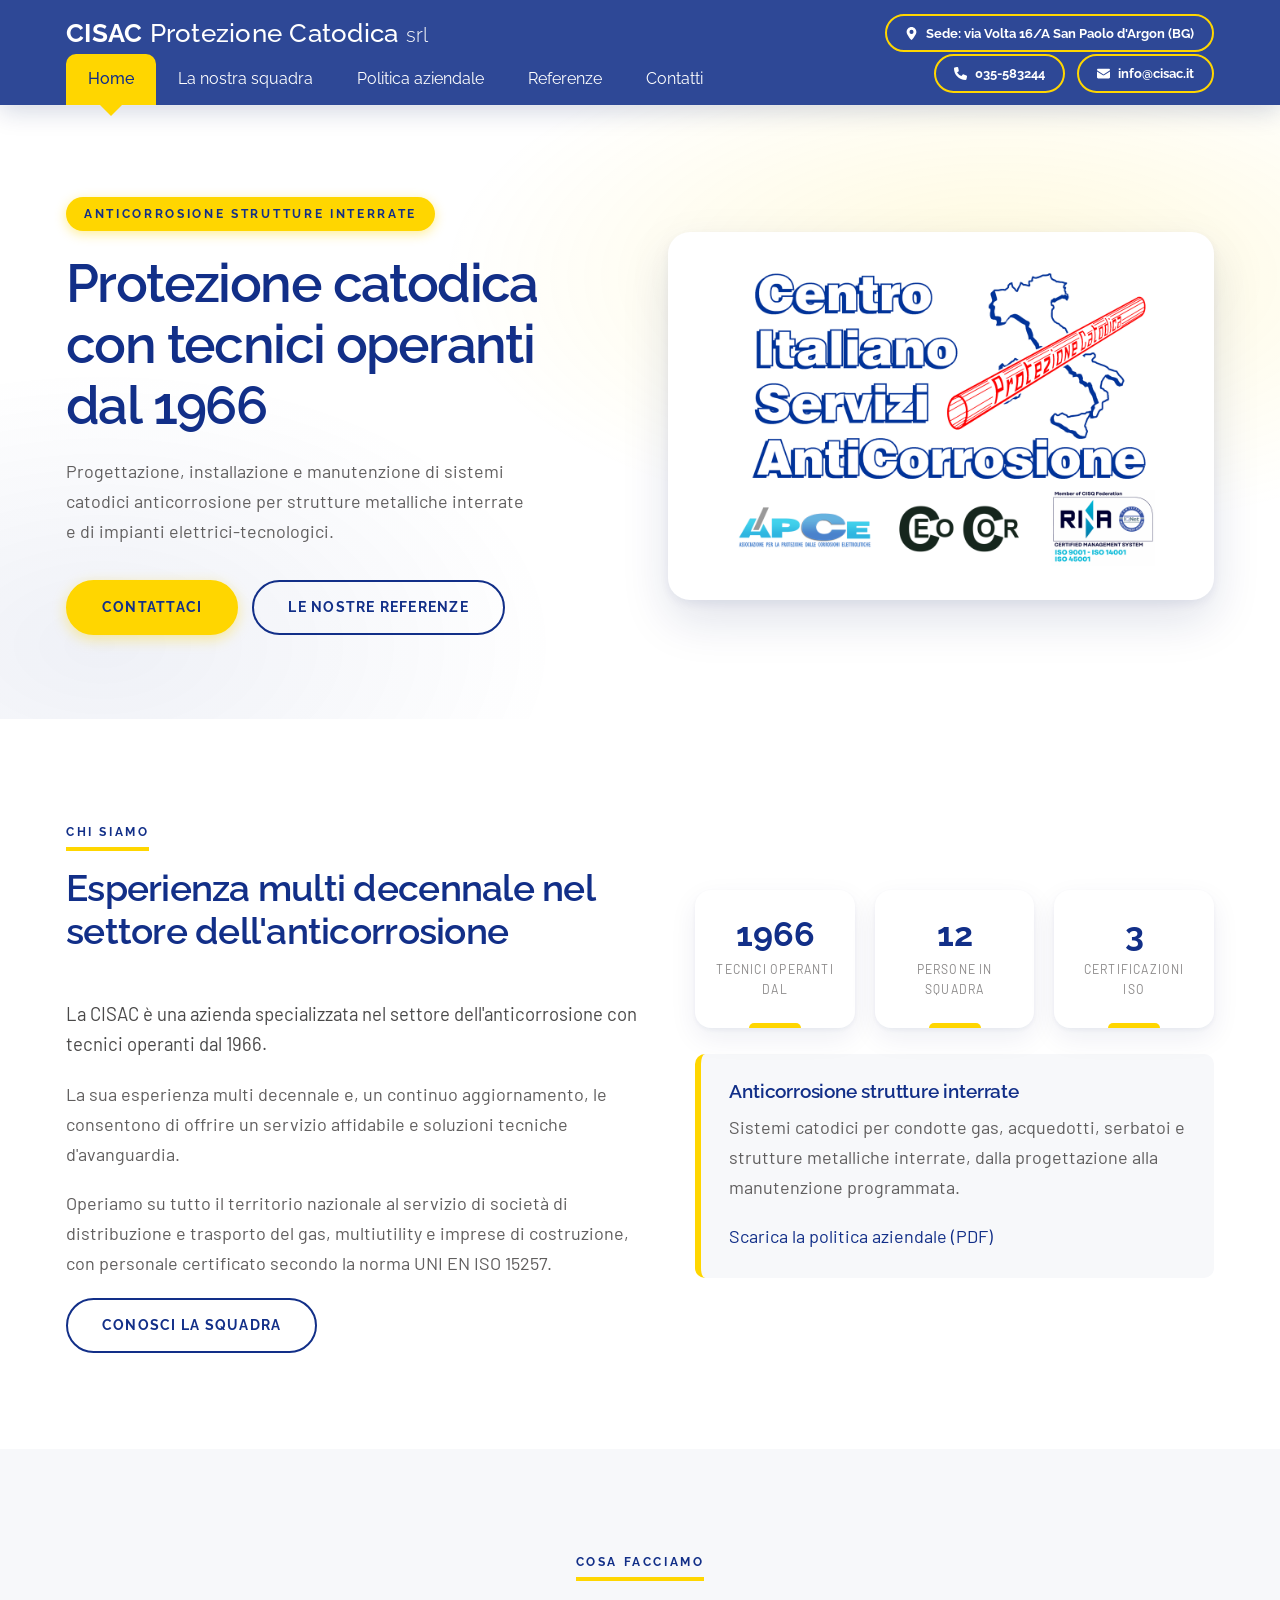
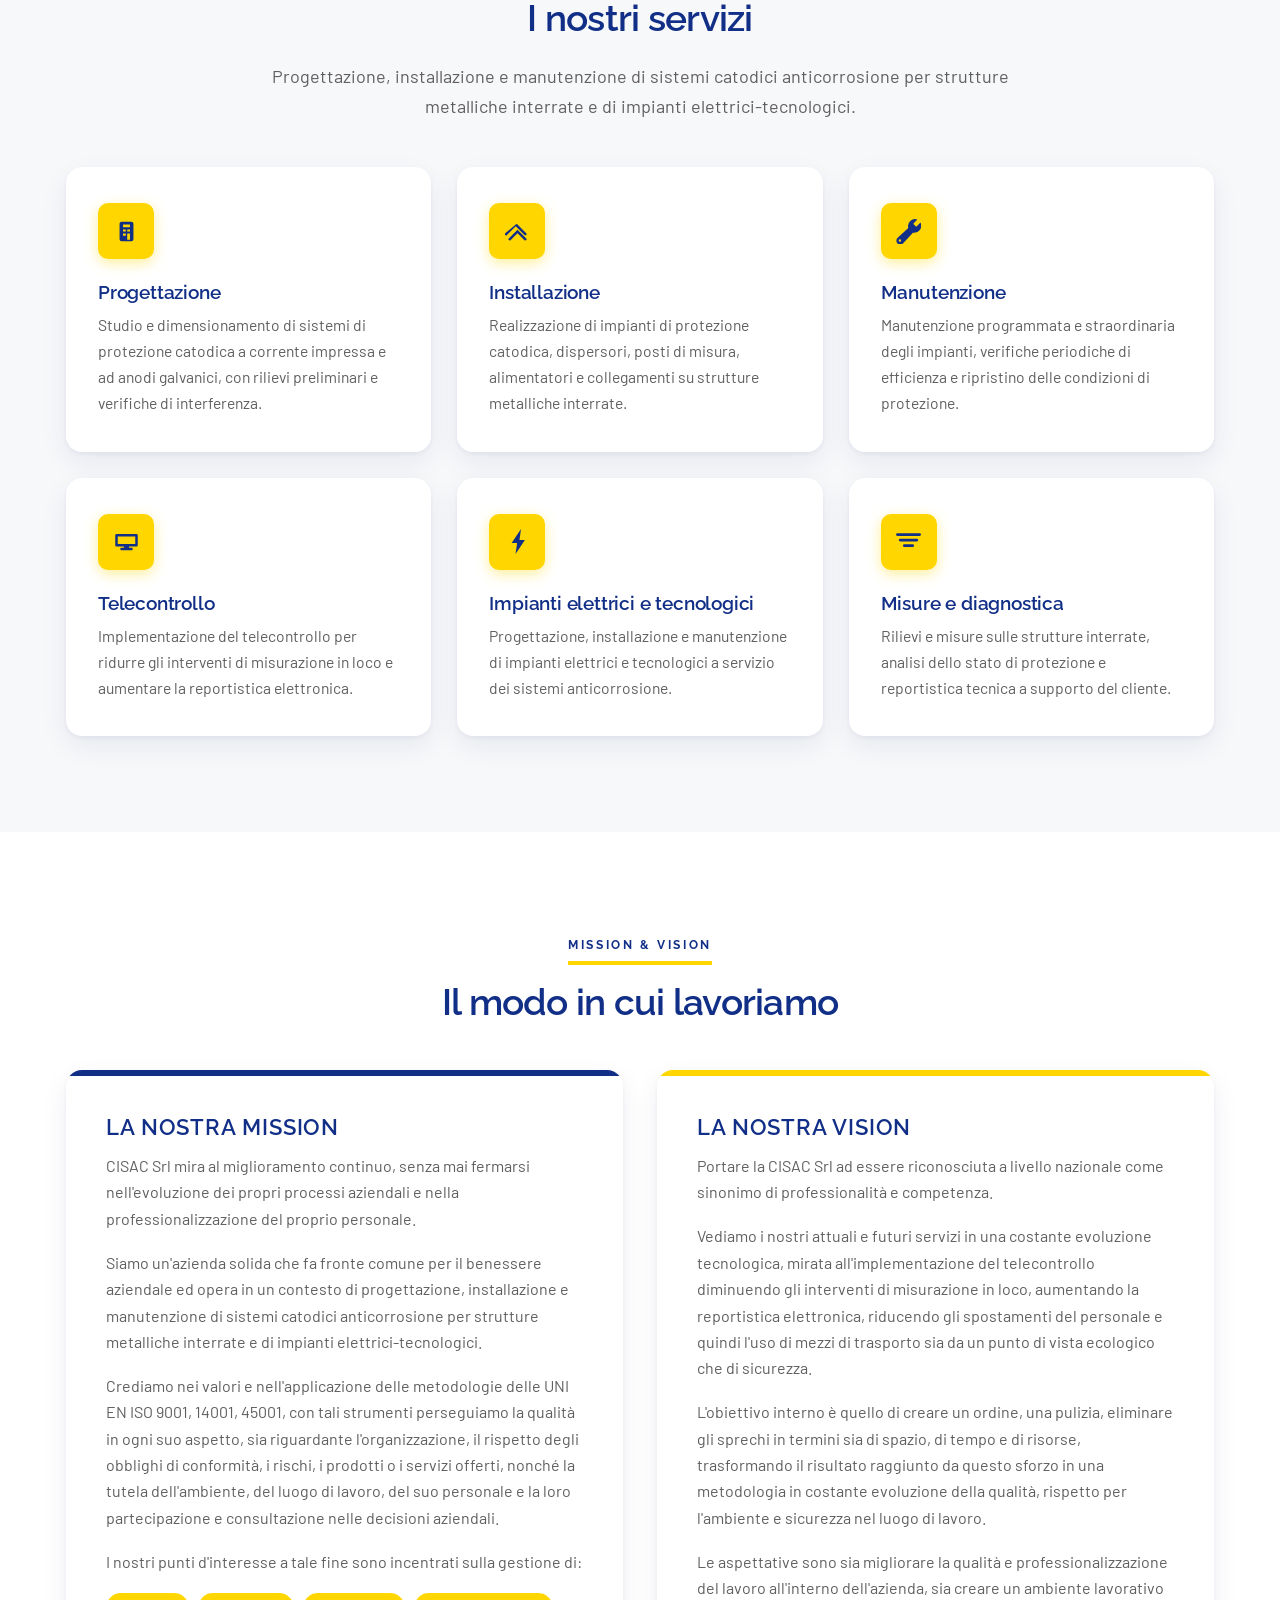
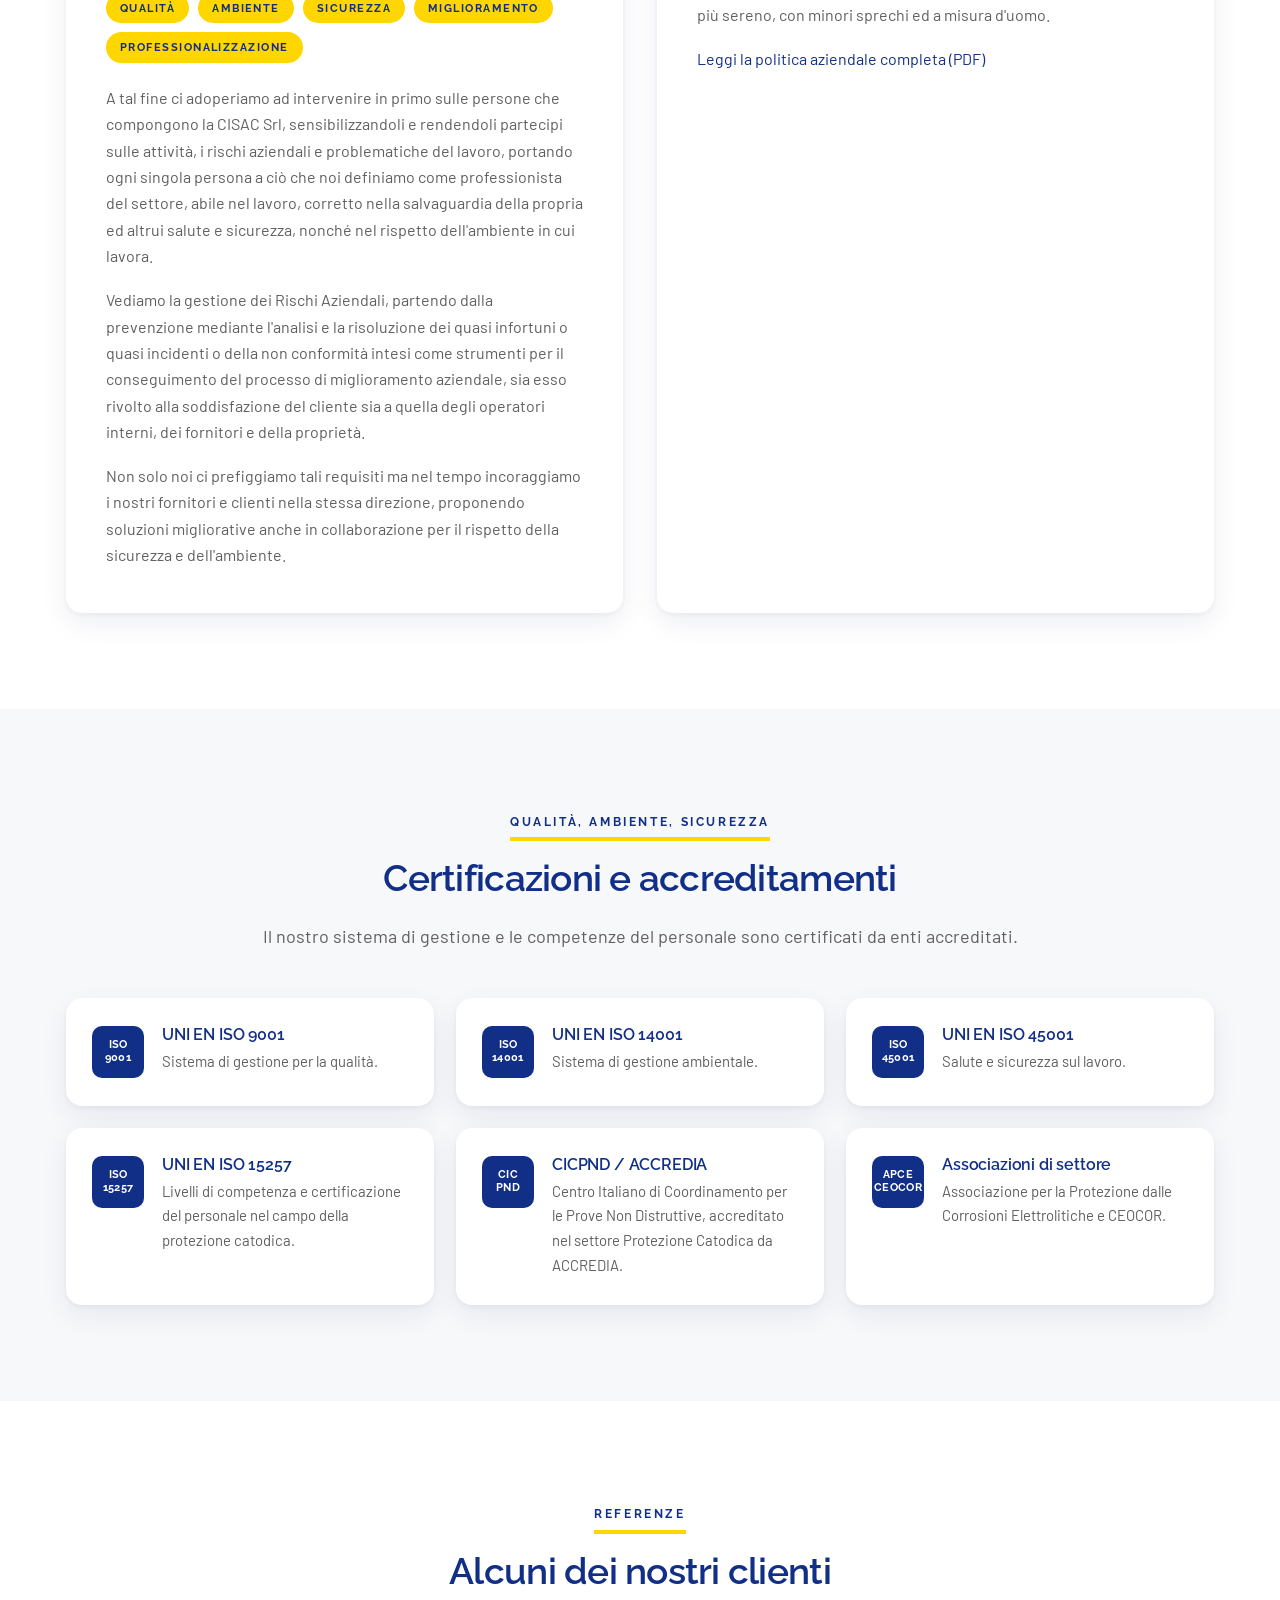
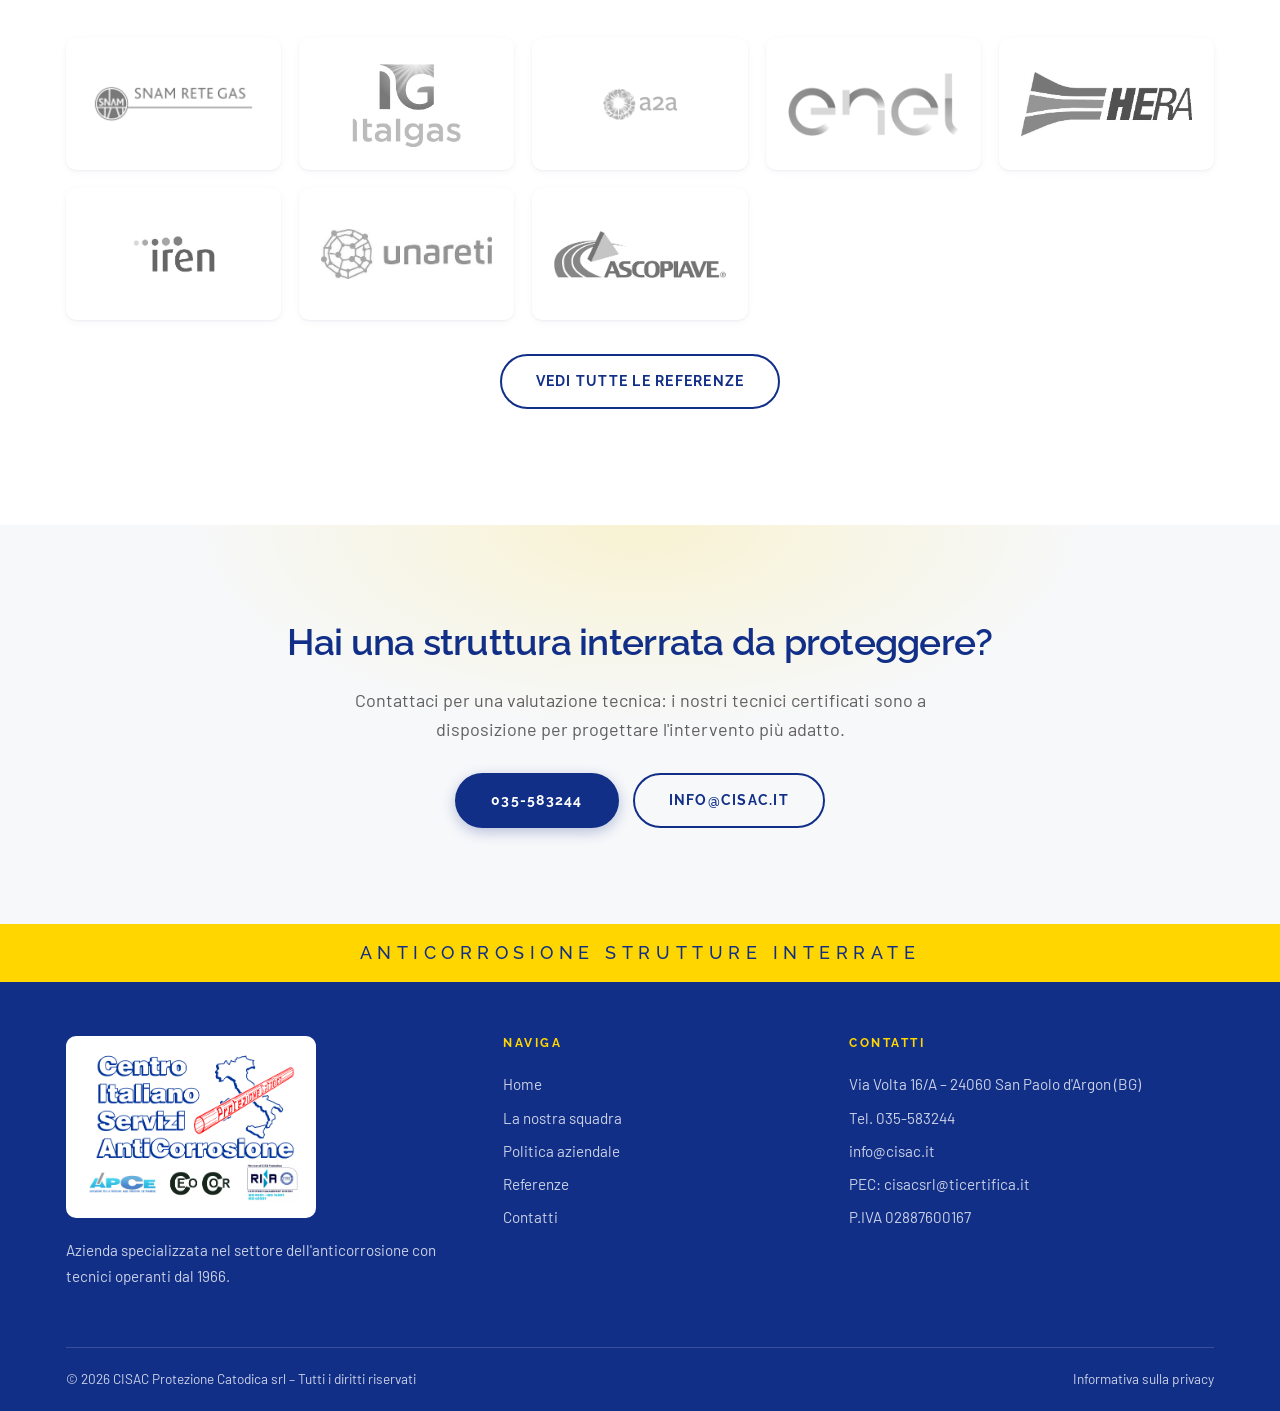
==== commit 26305a93: "Rimosso LinkedIn dal sito; documentati dominio e DNS - Tolto il pulsante LinkedIn da header, menu mo" ====
--- a/index.html
+++ b/index.html
@@ -36,24 +36,246 @@
 <script type="application/ld+json">
 {
   "@context": "https://schema.org",
-  "@type": "Organization",
-  "name": "CISAC Protezione Catodica srl",
-  "url": "https://www.cisac.it/",
-  "logo": "https://www.cisac.it/images/logo-cisac.png",
-  "foundingDate": "1966",
-  "vatID": "02887600167",
-  "description": "Progettazione, installazione e manutenzione di sistemi catodici anticorrosione per strutture metalliche interrate e di impianti elettrici-tecnologici.",
-  "address": {
-    "@type": "PostalAddress",
-    "streetAddress": "Via Volta 16/A",
-    "addressLocality": "San Paolo d'Argon",
-    "addressRegion": "BG",
-    "postalCode": "24060",
-    "addressCountry": "IT"
-  },
-  "telephone": "+39-035-583244",
-  "email": "info@cisac.it",
-  "sameAs": ["https://www.linkedin.com/company/24655449"]
+  "@graph": [
+    {
+      "@type": [
+        "Organization",
+        "ProfessionalService"
+      ],
+      "@id": "https://www.cisac.it/#organizzazione",
+      "name": "CISAC Protezione Catodica srl",
+      "alternateName": "Centro Italiano Servizi AntiCorrosione",
+      "url": "https://www.cisac.it/",
+      "logo": {
+        "@type": "ImageObject",
+        "url": "https://www.cisac.it/images/logo-cisac.png"
+      },
+      "image": "https://www.cisac.it/images/logo-cisac.png",
+      "description": "Progettazione, installazione e manutenzione di sistemi catodici anticorrosione per strutture metalliche interrate e di impianti elettrici-tecnologici.",
+      "foundingDate": "1966",
+      "vatID": "02887600167",
+      "taxID": "02887600167",
+      "address": {
+        "@type": "PostalAddress",
+        "streetAddress": "Via Volta 16/A",
+        "addressLocality": "San Paolo d’Argon",
+        "addressRegion": "BG",
+        "postalCode": "24060",
+        "addressCountry": "IT"
+      },
+      "geo": {
+        "@type": "GeoCoordinates",
+        "latitude": 45.68,
+        "longitude": 9.825
+      },
+      "telephone": "+39-035-583244",
+      "email": "info@cisac.it",
+      "sameAs": [
+        "https://www.linkedin.com/company/24655449"
+      ],
+      "areaServed": {
+        "@type": "Country",
+        "name": "Italia"
+      },
+      "numberOfEmployees": {
+        "@type": "QuantitativeValue",
+        "value": 12
+      },
+      "knowsAbout": [
+        "Protezione catodica",
+        "Anticorrosione di strutture metalliche interrate",
+        "Sistemi a corrente impressa",
+        "Anodi galvanici",
+        "Telecontrollo di impianti di protezione catodica",
+        "Misure e diagnostica su strutture interrate",
+        "Impianti elettrici e tecnologici",
+        "UNI EN ISO 15257"
+      ],
+      "contactPoint": [
+        {
+          "@type": "ContactPoint",
+          "contactType": "customer service",
+          "telephone": "+39-035-583244",
+          "email": "info@cisac.it",
+          "areaServed": "IT",
+          "availableLanguage": [
+            "it"
+          ]
+        }
+      ],
+      "memberOf": [
+        {
+          "@type": "Organization",
+          "name": "APCE – Associazione per la Protezione dalle Corrosioni Elettrolitiche"
+        },
+        {
+          "@type": "Organization",
+          "name": "CEOCOR"
+        }
+      ],
+      "hasCertification": [
+        {
+          "@type": "Certification",
+          "name": "UNI EN ISO 9001",
+          "issuedBy": {
+            "@type": "Organization",
+            "name": "RINA / CISQ"
+          }
+        },
+        {
+          "@type": "Certification",
+          "name": "UNI EN ISO 14001",
+          "issuedBy": {
+            "@type": "Organization",
+            "name": "RINA / CISQ"
+          }
+        },
+        {
+          "@type": "Certification",
+          "name": "UNI EN ISO 45001",
+          "issuedBy": {
+            "@type": "Organization",
+            "name": "RINA / CISQ"
+          }
+        },
+        {
+          "@type": "Certification",
+          "name": "UNI EN ISO 15257",
+          "issuedBy": {
+            "@type": "Organization",
+            "name": "CICPND, accreditato ACCREDIA nel settore Protezione Catodica"
+          }
+        }
+      ],
+      "hasOfferCatalog": {
+        "@type": "OfferCatalog",
+        "name": "Servizi CISAC Protezione Catodica",
+        "itemListElement": [
+          {
+            "@type": "Offer",
+            "itemOffered": {
+              "@type": "Service",
+              "name": "Progettazione",
+              "description": "Studio e dimensionamento di sistemi di protezione catodica a corrente impressa e ad anodi galvanici, con rilievi preliminari e verifiche di interferenza.",
+              "serviceType": "Progettazione",
+              "provider": {
+                "@id": "https://www.cisac.it/#organizzazione"
+              },
+              "areaServed": {
+                "@type": "Country",
+                "name": "Italia"
+              }
+            }
+          },
+          {
+            "@type": "Offer",
+            "itemOffered": {
+              "@type": "Service",
+              "name": "Installazione",
+              "description": "Realizzazione di impianti di protezione catodica, dispersori, posti di misura, alimentatori e collegamenti su strutture metalliche interrate.",
+              "serviceType": "Installazione",
+              "provider": {
+                "@id": "https://www.cisac.it/#organizzazione"
+              },
+              "areaServed": {
+                "@type": "Country",
+                "name": "Italia"
+              }
+            }
+          },
+          {
+            "@type": "Offer",
+            "itemOffered": {
+              "@type": "Service",
+              "name": "Manutenzione",
+              "description": "Manutenzione programmata e straordinaria degli impianti, verifiche periodiche di efficienza e ripristino delle condizioni di protezione.",
+              "serviceType": "Manutenzione",
+              "provider": {
+                "@id": "https://www.cisac.it/#organizzazione"
+              },
+              "areaServed": {
+                "@type": "Country",
+                "name": "Italia"
+              }
+            }
+          },
+          {
+            "@type": "Offer",
+            "itemOffered": {
+              "@type": "Service",
+              "name": "Telecontrollo",
+              "description": "Implementazione del telecontrollo per ridurre gli interventi di misurazione in loco e aumentare la reportistica elettronica.",
+              "serviceType": "Telecontrollo",
+              "provider": {
+                "@id": "https://www.cisac.it/#organizzazione"
+              },
+              "areaServed": {
+                "@type": "Country",
+                "name": "Italia"
+              }
+            }
+          },
+          {
+            "@type": "Offer",
+            "itemOffered": {
+              "@type": "Service",
+              "name": "Impianti elettrici e tecnologici",
+              "description": "Progettazione, installazione e manutenzione di impianti elettrici e tecnologici a servizio dei sistemi anticorrosione.",
+              "serviceType": "Impianti elettrici e tecnologici",
+              "provider": {
+                "@id": "https://www.cisac.it/#organizzazione"
+              },
+              "areaServed": {
+                "@type": "Country",
+                "name": "Italia"
+              }
+            }
+          },
+          {
+            "@type": "Offer",
+            "itemOffered": {
+              "@type": "Service",
+              "name": "Misure e diagnostica",
+              "description": "Rilievi e misure sulle strutture interrate, analisi dello stato di protezione e reportistica tecnica a supporto del cliente.",
+              "serviceType": "Misure e diagnostica",
+              "provider": {
+                "@id": "https://www.cisac.it/#organizzazione"
+              },
+              "areaServed": {
+                "@type": "Country",
+                "name": "Italia"
+              }
+            }
+          }
+        ]
+      }
+    },
+    {
+      "@type": "WebSite",
+      "@id": "https://www.cisac.it/#sito",
+      "url": "https://www.cisac.it/",
+      "name": "CISAC Protezione Catodica srl",
+      "inLanguage": "it-IT",
+      "publisher": {
+        "@id": "https://www.cisac.it/#organizzazione"
+      }
+    },
+    {
+      "@type": "WebPage",
+      "@id": "https://www.cisac.it/#pagina",
+      "url": "https://www.cisac.it/",
+      "name": "CISAC – Protezione Catodica | Anticorrosione strutture interrate",
+      "description": "CISAC Protezione Catodica srl: progettazione, installazione e manutenzione di sistemi catodici anticorrosione per strutture metalliche interrate e impianti elettrici-tecnologici. Tecnici operanti dal 1966.",
+      "isPartOf": {
+        "@id": "https://www.cisac.it/#sito"
+      },
+      "about": {
+        "@id": "https://www.cisac.it/#organizzazione"
+      },
+      "inLanguage": "it-IT",
+      "dateModified": "2026-10-16"
+    }
+  ]
 }
 </script>
 	<noscript><style>.reveal{opacity:1!important;transform:none!important}</style></noscript>
@@ -88,7 +310,6 @@
 			<div class="header-contacts">
 				<a class="pill" href="tel:035583244"><svg viewBox="0 0 512 512" aria-hidden="true"><path d="M164 24c-8-19-29-29-49-24L28 22A40 40 0 0 0 0 60c0 249 202 452 452 452 18 0 34-12 38-29l22-96c5-20-5-41-24-49l-104-45c-17-7-36-2-48 12l-44 53A343 343 0 0 1 121 220l53-44c14-12 19-31 12-48L164 24z"/></svg> 035-583244</a>
 				<a class="pill" href="mailto:info@cisac.it"><svg viewBox="0 0 512 512" aria-hidden="true"><path d="M48 64h416c26 0 48 22 48 48v16L256 292 0 128v-16c0-26 22-48 48-48zM0 176l236 151c12 8 28 8 40 0l236-151v224c0 26-22 48-48 48H48c-26 0-48-22-48-48V176z"/></svg> info@cisac.it</a>
-				<a class="social-sq" href="https://www.linkedin.com/company/24655449" target="_blank" rel="noopener" aria-label="LinkedIn CISAC"><svg viewBox="0 0 448 512" aria-hidden="true"><path d="M100 448H7V149h93v299zM54 108a54 54 0 1 1 0-108 54 54 0 0 1 0 108zm394 340h-93V302c0-35-1-79-48-79-48 0-56 38-56 77v148h-93V149h89v41h1c13-23 43-48 88-48 94 0 112 62 112 143v163z"/></svg></a>
 			</div>
 		</div>
 	</div>
@@ -105,9 +326,10 @@
 	<div class="mobile-contacts">
 		<a class="pill" href="tel:035583244"><svg viewBox="0 0 512 512" aria-hidden="true"><path d="M164 24c-8-19-29-29-49-24L28 22A40 40 0 0 0 0 60c0 249 202 452 452 452 18 0 34-12 38-29l22-96c5-20-5-41-24-49l-104-45c-17-7-36-2-48 12l-44 53A343 343 0 0 1 121 220l53-44c14-12 19-31 12-48L164 24z"/></svg> 035-583244</a>
 		<a class="pill" href="mailto:info@cisac.it"><svg viewBox="0 0 512 512" aria-hidden="true"><path d="M48 64h416c26 0 48 22 48 48v16L256 292 0 128v-16c0-26 22-48 48-48zM0 176l236 151c12 8 28 8 40 0l236-151v224c0 26-22 48-48 48H48c-26 0-48-22-48-48V176z"/></svg> info@cisac.it</a>
-		<a class="social-sq" href="https://www.linkedin.com/company/24655449" target="_blank" rel="noopener" aria-label="LinkedIn CISAC"><svg viewBox="0 0 448 512" aria-hidden="true"><path d="M100 448H7V149h93v299zM54 108a54 54 0 1 1 0-108 54 54 0 0 1 0 108zm394 340h-93V302c0-35-1-79-48-79-48 0-56 38-56 77v148h-93V149h89v41h1c13-23 43-48 88-48 94 0 112 62 112 143v163z"/></svg></a>
 	</div>
 </nav>
+
+<main>
 
 <!-- ============ HERO ============ -->
 <section class="hero">
@@ -375,6 +597,8 @@
 </section>
 
 <!-- ============ FOOTER ============ -->
+</main>
+
 <div class="footer-strip">Anticorrosione strutture interrate</div>
 
 <footer class="site-footer">
@@ -383,9 +607,6 @@
 			<div>
 				<div class="footer-logo"><img src="images/logo-cisac.png" alt="CISAC Protezione Catodica srl"></div>
 				<p>Azienda specializzata nel settore dell'anticorrosione con tecnici operanti dal 1966.</p>
-				<div class="footer-social">
-					<a class="social-sq" href="https://www.linkedin.com/company/24655449" target="_blank" rel="noopener" aria-label="LinkedIn CISAC"><svg viewBox="0 0 448 512" aria-hidden="true"><path d="M100 448H7V149h93v299zM54 108a54 54 0 1 1 0-108 54 54 0 0 1 0 108zm394 340h-93V302c0-35-1-79-48-79-48 0-56 38-56 77v148h-93V149h89v41h1c13-23 43-48 88-48 94 0 112 62 112 143v163z"/></svg></a>
-				</div>
 			</div>
 			<div>
 				<h4>Naviga</h4>
--- a/css/style.css
+++ b/css/style.css
@@ -139,16 +139,6 @@
 }
 .header-contacts { display: flex; align-items: center; gap: 12px; padding-bottom: 12px; }
 
-.social-sq {
-	width: 36px; height: 36px;
-	background: var(--yellow);
-	border-radius: 50%;
-	display: flex; align-items: center; justify-content: center;
-	flex: none;
-	transition: background .22s var(--ease), transform .22s var(--ease);
-}
-.social-sq svg { width: 17px; height: 17px; fill: var(--navy); }
-.social-sq:hover { background: var(--white); transform: translateY(-2px) scale(1.06); }
 
 /* --- 4. NAVIGAZIONE ----------------------------------------- */
 .main-nav ul {
@@ -619,6 +609,48 @@
 .field textarea { resize: vertical; min-height: 150px; }
 .form-note { font-size: .86rem; color: var(--text-soft); margin: 0; }
 
+/* trappola antispam: fuori dal flusso e invisibile, ma raggiungibile dai bot */
+.hp-field {
+	position: absolute;
+	left: -9999px;
+	width: 1px;
+	height: 1px;
+	opacity: 0;
+	pointer-events: none;
+}
+
+/* consenso privacy */
+.field-consent { display: flex; align-items: flex-start; gap: 12px; }
+.field-consent input[type="checkbox"] {
+	flex: 0 0 auto;
+	width: 20px;
+	height: 20px;
+	margin-top: 2px;
+	accent-color: var(--navy);
+	cursor: pointer;
+}
+.field-consent label {
+	font-size: .92rem;
+	line-height: 1.55;
+	color: var(--text-soft);
+	cursor: pointer;
+}
+.field-consent a { color: var(--navy); font-weight: 600; }
+
+/* esito dell’invio */
+.form-status {
+	margin: 0;
+	padding: 14px 18px;
+	border-radius: var(--radius-sm);
+	font-size: .95rem;
+	border-left: 5px solid transparent;
+}
+.form-status.pending { background: var(--gray); border-left-color: var(--line); color: var(--text-soft); }
+.form-status.ok { background: #eef7ee; border-left-color: #3f8f45; color: #27632c; }
+.form-status.error { background: #fdf3e7; border-left-color: var(--yellow-dark); color: #8a5b00; }
+
+.contact-form button[disabled] { opacity: .65; cursor: progress; transform: none; }
+
 /* --- 15. BANNER CTA ----------------------------------------- */
 .cta-banner {
 	text-align: center;
@@ -658,7 +690,6 @@
 .site-footer ul { list-style: none; margin: 0; padding: 0; }
 .site-footer li { padding: 4px 0; }
 .footer-logo { background: var(--white); border-radius: var(--radius-sm); padding: 16px; max-width: 250px; margin-bottom: 20px; }
-.footer-social { display: flex; gap: 10px; margin-top: 16px; }
 .footer-bottom {
 	margin-top: 42px;
 	border-top: 1px solid rgba(255,255,255,.16);
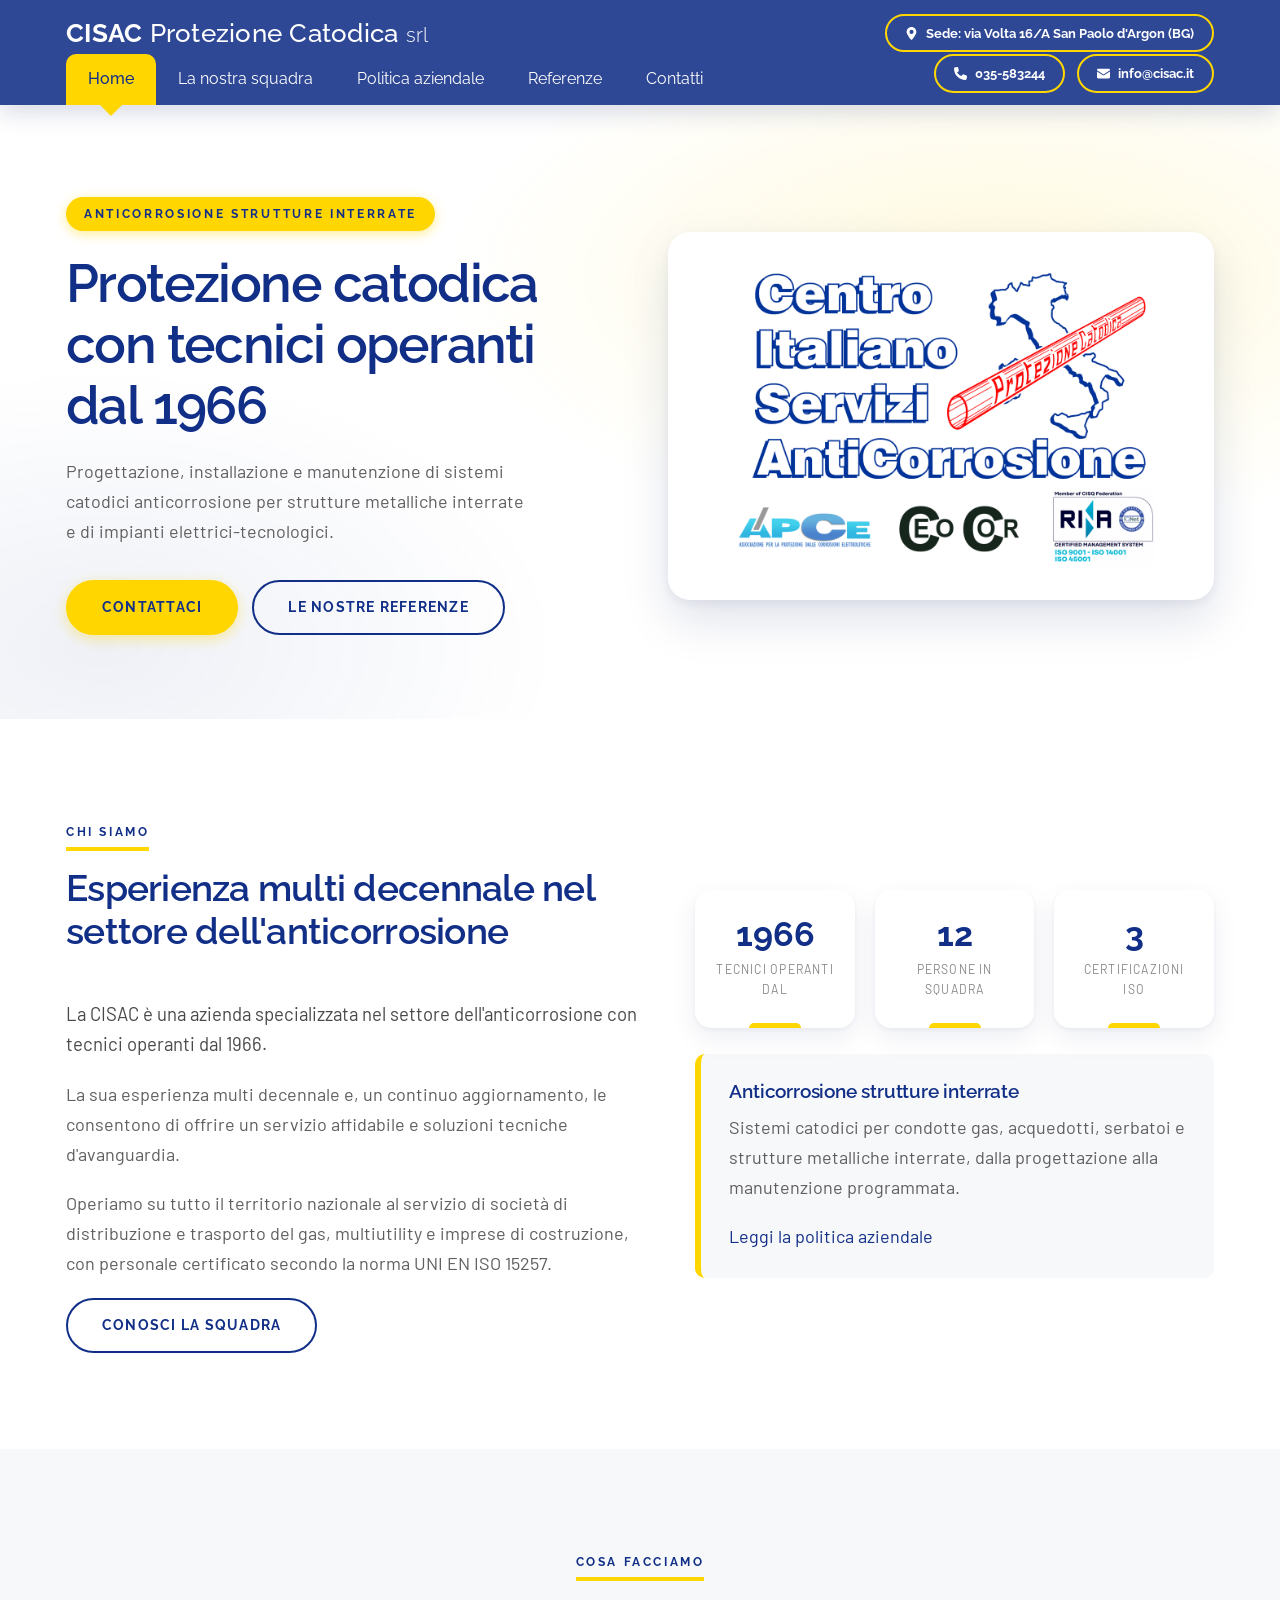
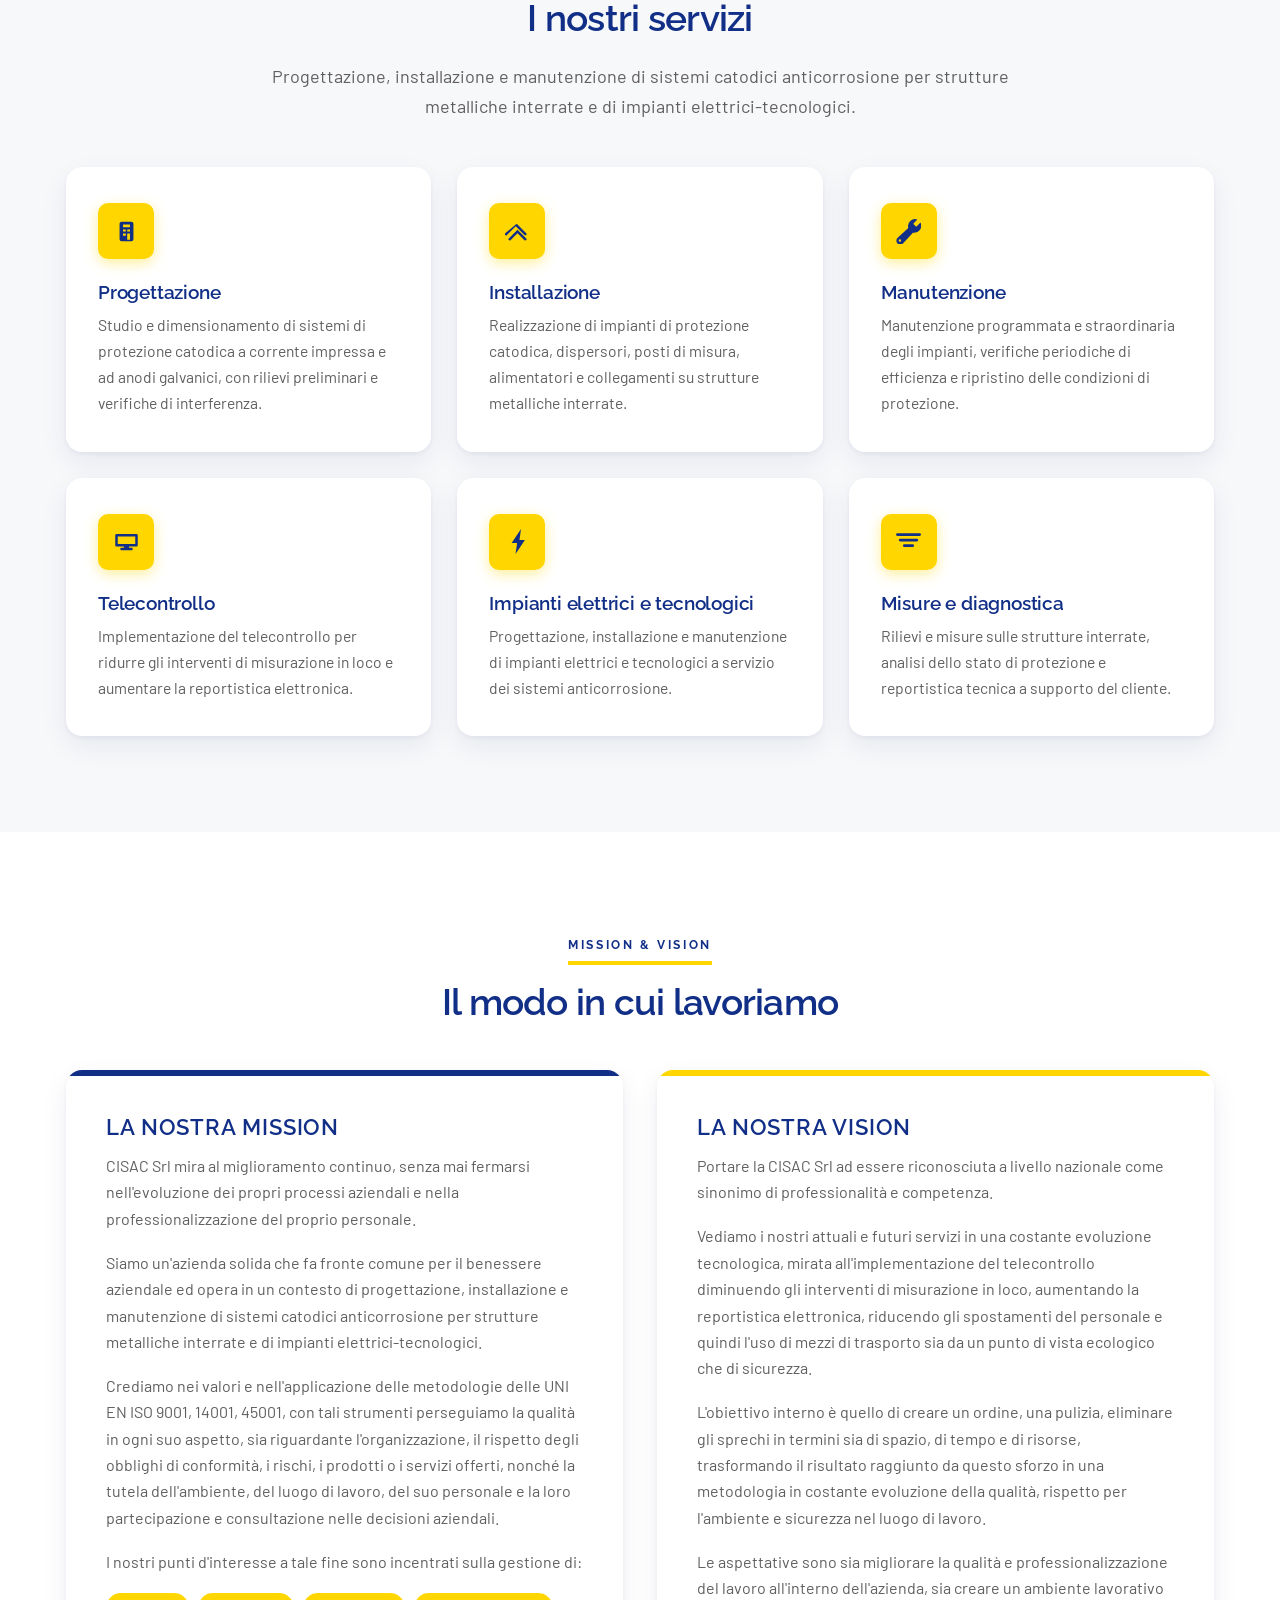
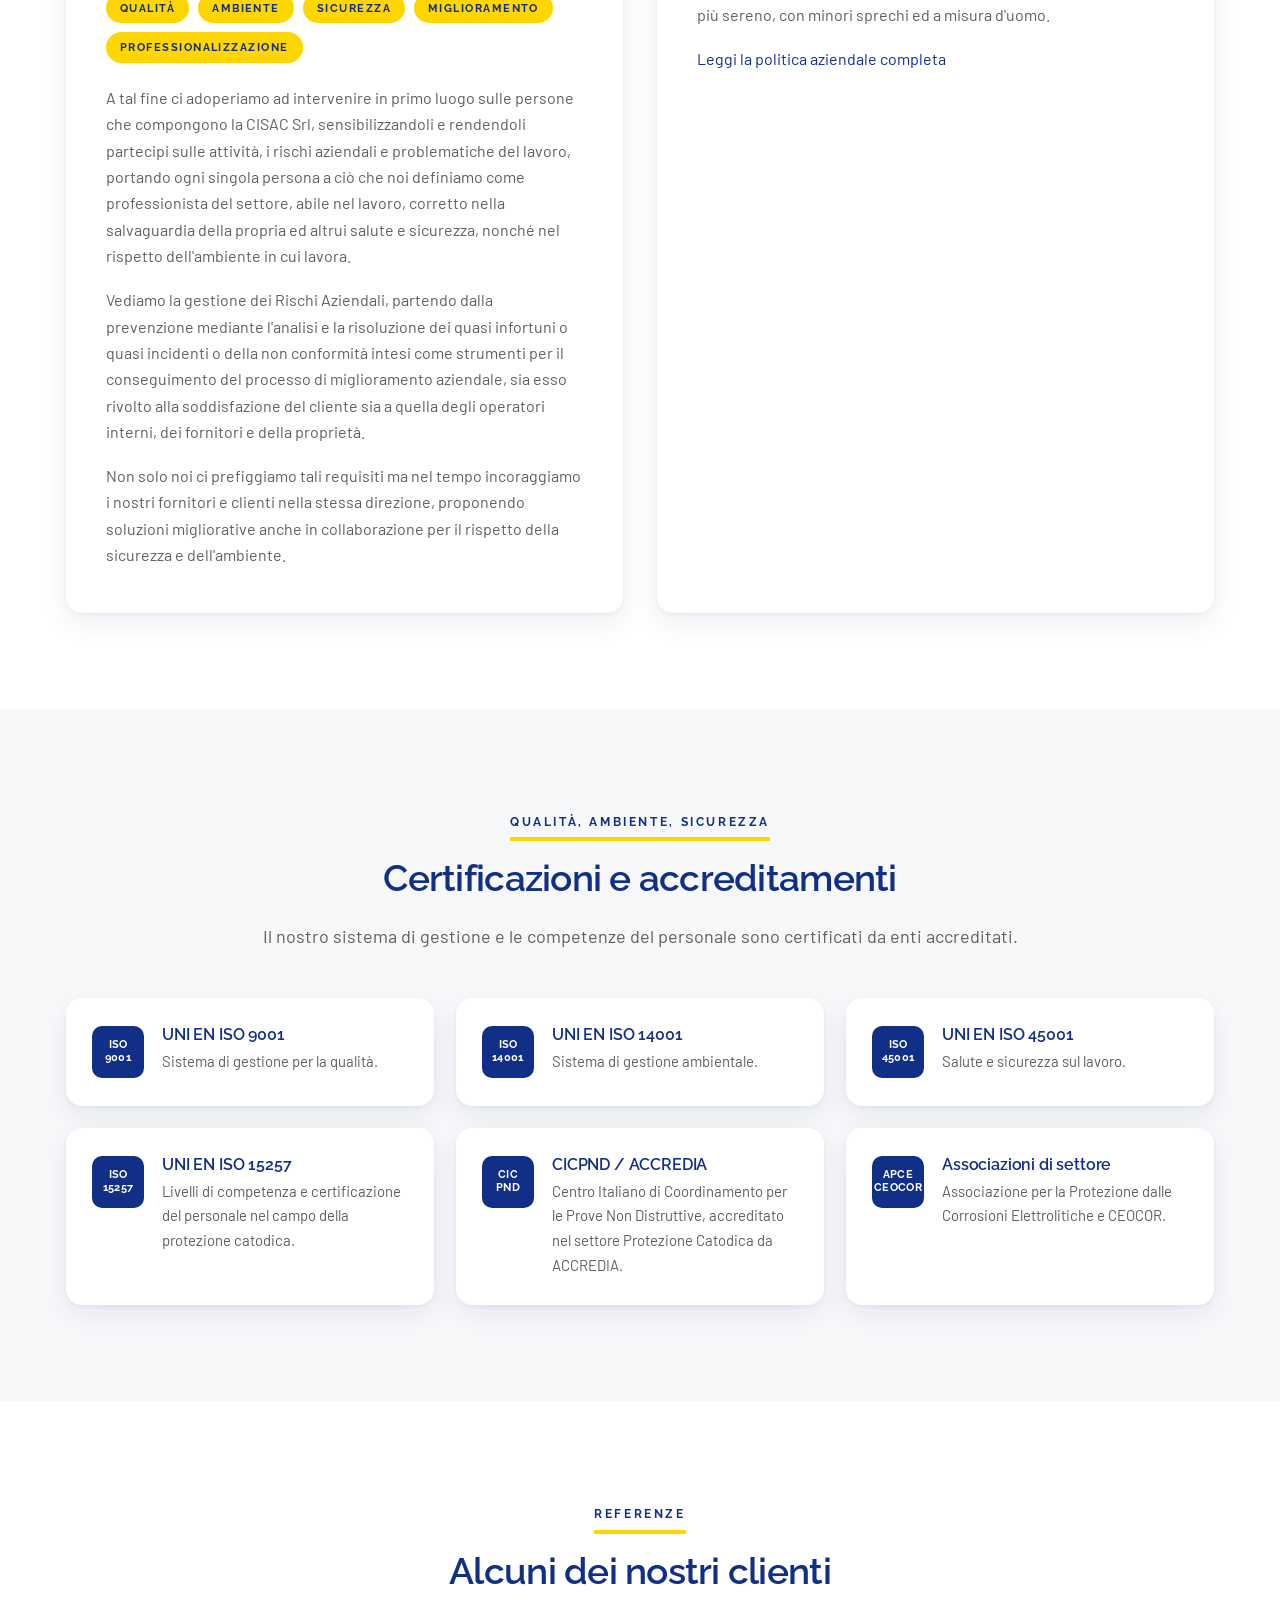
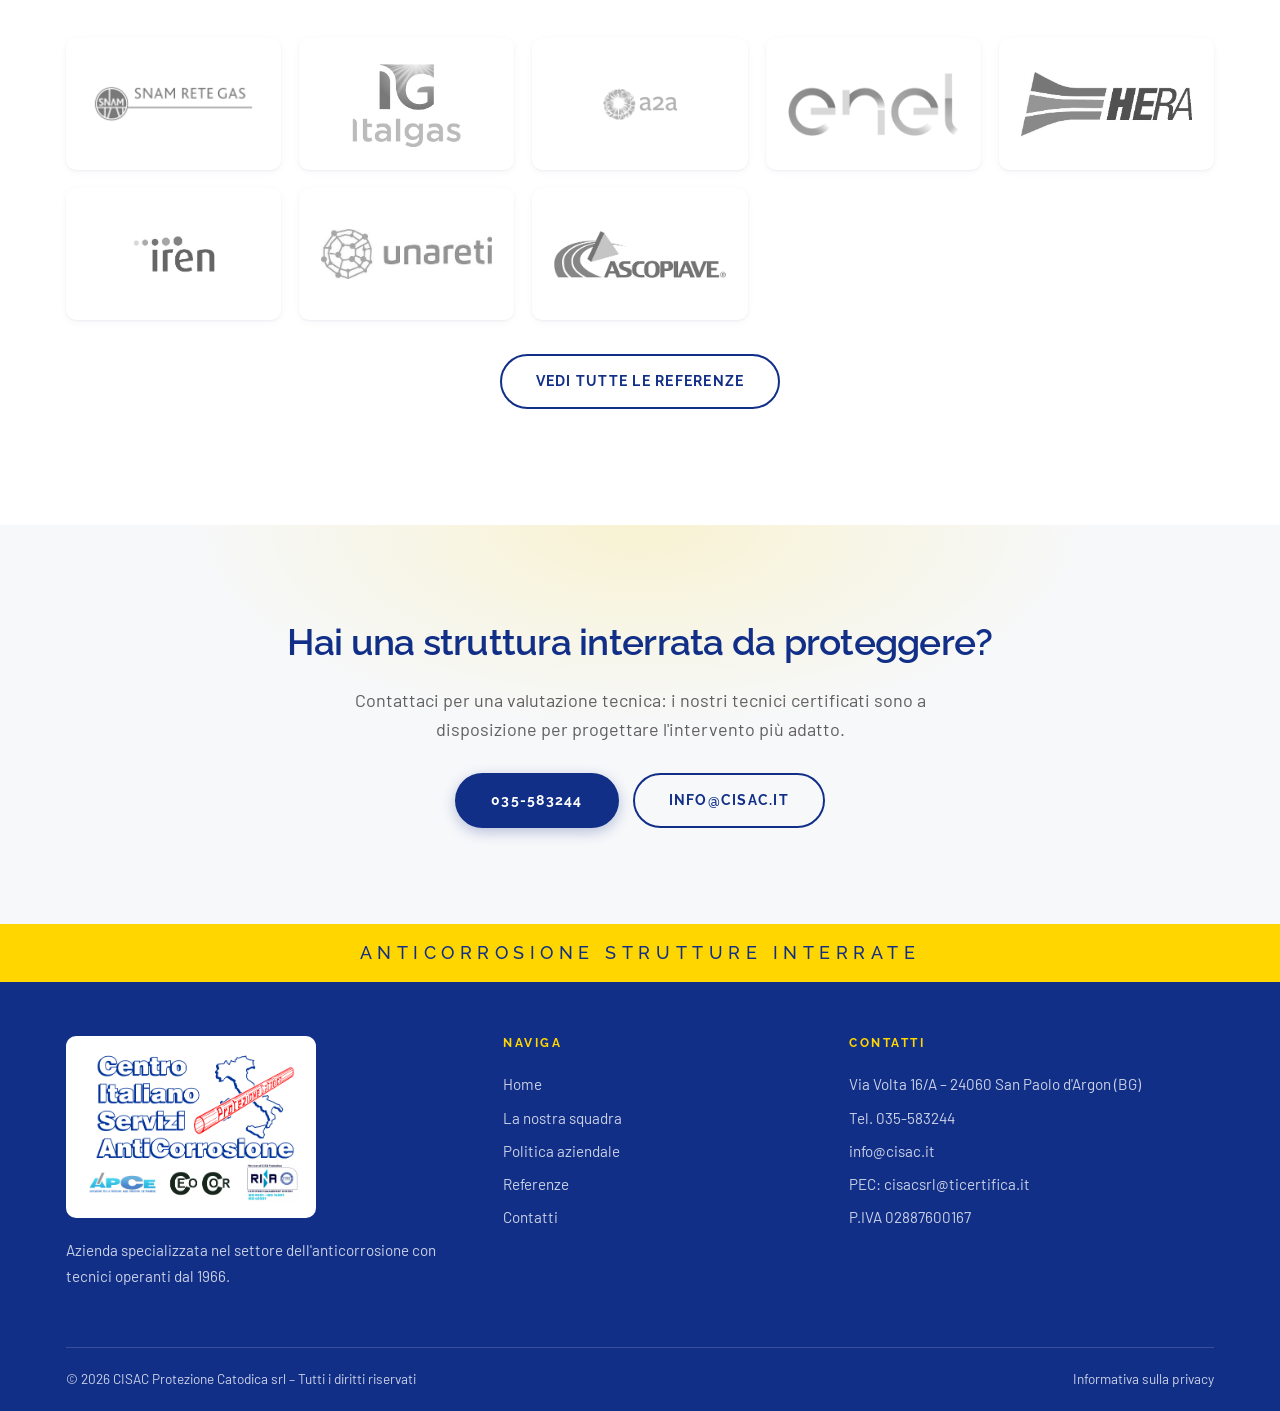
==== commit c8440b5c: "Politica aziendale come pagina del sito invece del PDF Il menu apriva il PDF in una nuova scheda e f" ====
--- a/index.html
+++ b/index.html
@@ -273,7 +273,7 @@
         "@id": "https://www.cisac.it/#organizzazione"
       },
       "inLanguage": "it-IT",
-      "dateModified": "2026-10-16"
+      "dateModified": "2026-10-17"
     }
   ]
 }
@@ -302,7 +302,7 @@
 				<ul>
 					<li><a href="index.html" class="current">Home</a></li>
 					<li><a href="squadra.html">La nostra squadra</a></li>
-					<li><a href="docs/politica-aziendale.pdf" target="_blank" rel="noopener">Politica aziendale</a></li>
+					<li><a href="politica.html">Politica aziendale</a></li>
 					<li><a href="referenze.html">Referenze</a></li>
 					<li><a href="contatti.html">Contatti</a></li>
 				</ul>
@@ -319,7 +319,7 @@
 	<ul>
 		<li><a href="index.html" class="current">Home</a></li>
 		<li><a href="squadra.html">La nostra squadra</a></li>
-		<li><a href="docs/politica-aziendale.pdf" target="_blank" rel="noopener">Politica aziendale</a></li>
+		<li><a href="politica.html">Politica aziendale</a></li>
 		<li><a href="referenze.html">Referenze</a></li>
 		<li><a href="contatti.html">Contatti</a></li>
 	</ul>
@@ -386,8 +386,7 @@
 				<h3>Anticorrosione strutture interrate</h3>
 				<p>Sistemi catodici per condotte gas, acquedotti, serbatoi e strutture metalliche
 				interrate, dalla progettazione alla manutenzione programmata.</p>
-				<p style="margin-bottom:0"><a href="docs/politica-aziendale.pdf" target="_blank" rel="noopener">
-				Scarica la politica aziendale (PDF)</a></p>
+				<p style="margin-bottom:0"><a href="politica.html">Leggi la politica aziendale</a></p>
 			</div>
 		</div>
 	</div>
@@ -477,7 +476,7 @@
 					<li>Qualità</li><li>Ambiente</li><li>Sicurezza</li>
 					<li>Miglioramento</li><li>Professionalizzazione</li>
 				</ul>
-				<p>A tal fine ci adoperiamo ad intervenire in primo sulle persone che compongono la
+				<p>A tal fine ci adoperiamo ad intervenire in primo luogo sulle persone che compongono la
 				CISAC Srl, sensibilizzandoli e rendendoli partecipi sulle attività, i rischi
 				aziendali e problematiche del lavoro, portando ogni singola persona a ciò che noi
 				definiamo come professionista del settore, abile nel lavoro, corretto nella
@@ -509,8 +508,7 @@
 				<p>Le aspettative sono sia migliorare la qualità e professionalizzazione del lavoro
 				all'interno dell'azienda, sia creare un ambiente lavorativo più sereno, con minori
 				sprechi ed a misura d'uomo.</p>
-				<p><a href="docs/politica-aziendale.pdf" target="_blank" rel="noopener">
-				Leggi la politica aziendale completa (PDF)</a></p>
+				<p><a href="politica.html">Leggi la politica aziendale completa</a></p>
 			</article>
 		</div>
 	</div>
@@ -613,7 +611,7 @@
 				<ul>
 					<li><a href="index.html">Home</a></li>
 					<li><a href="squadra.html">La nostra squadra</a></li>
-					<li><a href="docs/politica-aziendale.pdf" target="_blank" rel="noopener">Politica aziendale</a></li>
+					<li><a href="politica.html">Politica aziendale</a></li>
 					<li><a href="referenze.html">Referenze</a></li>
 					<li><a href="contatti.html">Contatti</a></li>
 				</ul>
--- a/css/style.css
+++ b/css/style.css
@@ -432,6 +432,37 @@
 	border-radius: 100px;
 }
 
+/* --- 10b. POLITICA AZIENDALE (politica.html) --------------- */
+/* stesse card .mv della home, ma in colonna unica e larghezza di lettura */
+.policy { max-width: 860px; margin: 0 auto; display: grid; gap: 34px; }
+.policy .team-note { margin-bottom: 0; }
+.policy-core {
+	color: var(--navy);
+	font-weight: 500;
+	border-left: 4px solid var(--yellow);
+	padding: 2px 0 2px 16px;
+}
+.policy-firma {
+	display: flex;
+	justify-content: space-between;
+	align-items: flex-end;
+	flex-wrap: wrap;
+	gap: 16px;
+	padding-top: 6px;
+}
+.policy-luogo, .policy-chi {
+	font-family: 'Raleway', sans-serif;
+	font-weight: 600;
+	letter-spacing: .1em;
+	text-transform: uppercase;
+	font-size: .82rem;
+	color: var(--navy);
+}
+.policy-luogo { display: block; }
+.policy-rev { display: block; font-size: .8rem; color: var(--text-soft); margin-top: 4px; }
+.policy-chi { border-top: 2px solid var(--navy); padding-top: 8px; min-width: 200px; text-align: center; }
+.policy-pdf { margin: 0; font-size: .92rem; }
+
 /* --- 11. CERTIFICAZIONI ------------------------------------- */
 .cert-grid { display: grid; grid-template-columns: repeat(3, 1fr); gap: 22px; }
 .cert {
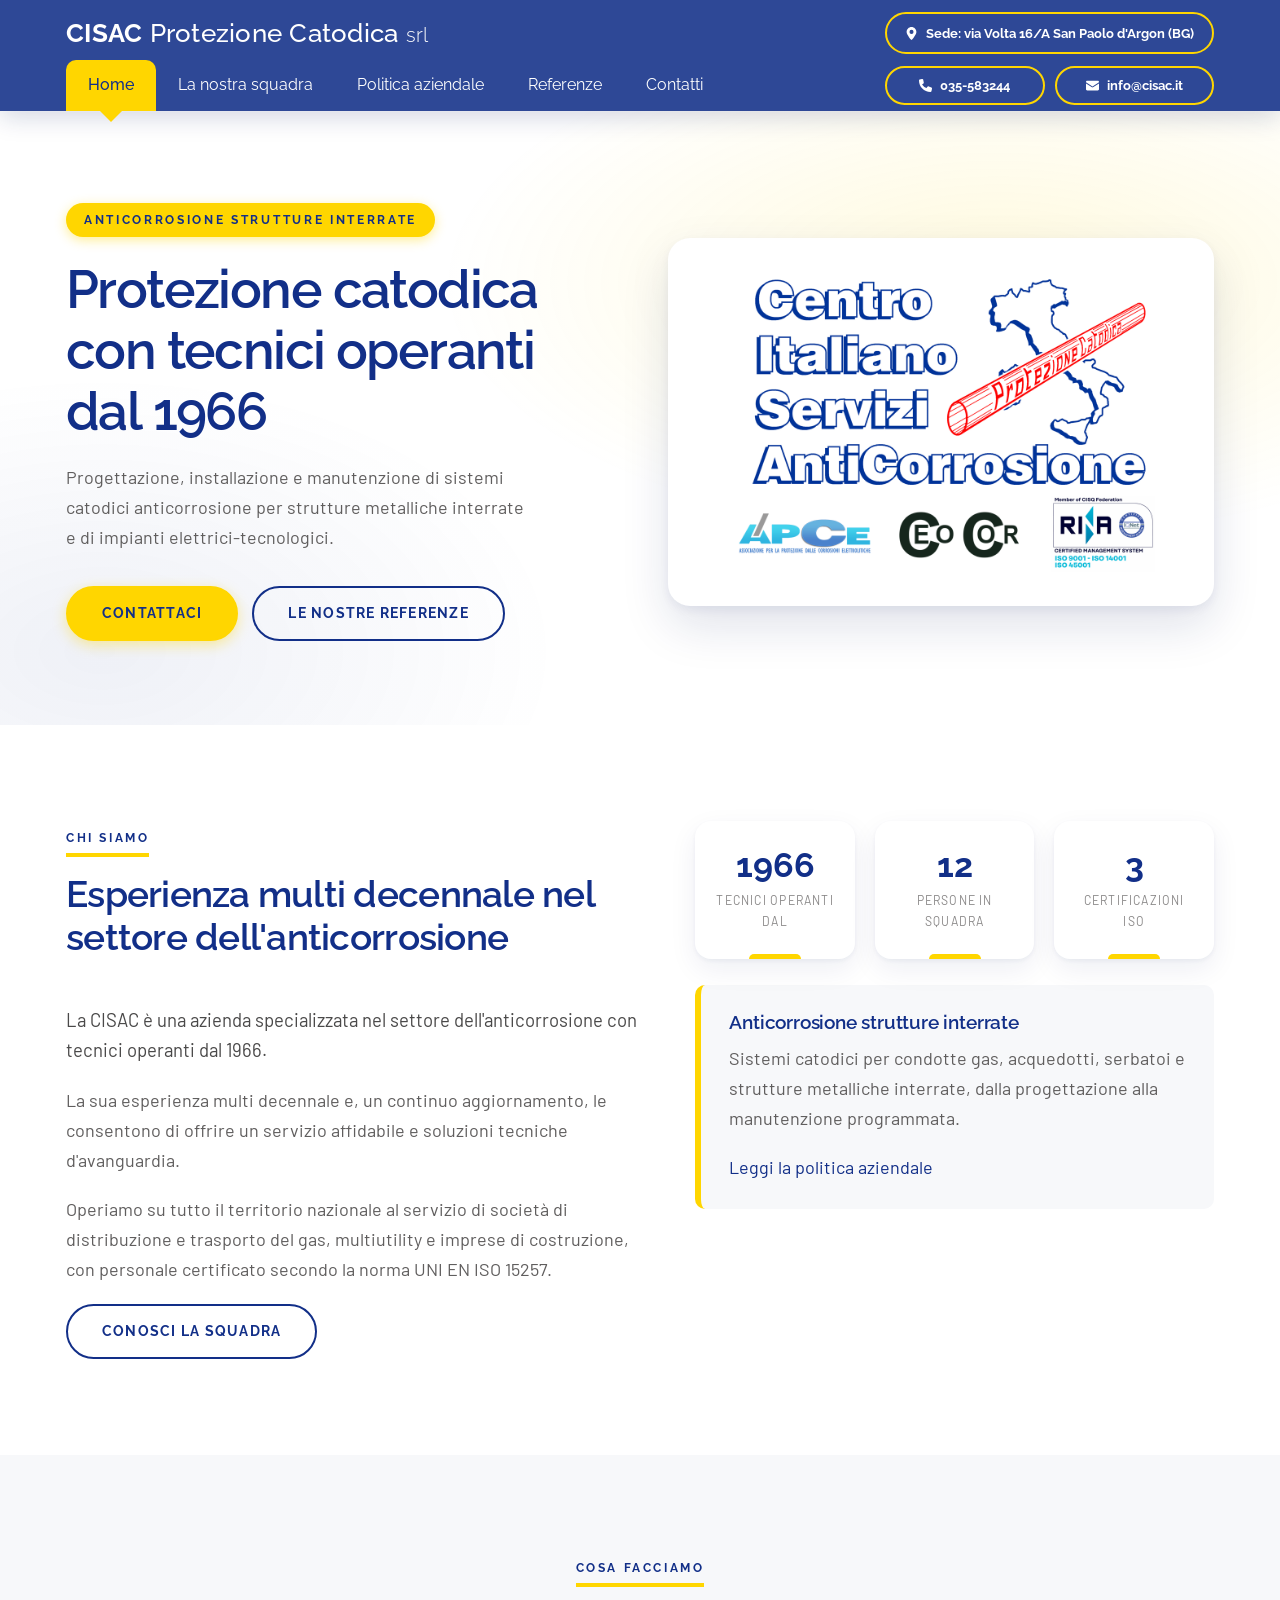
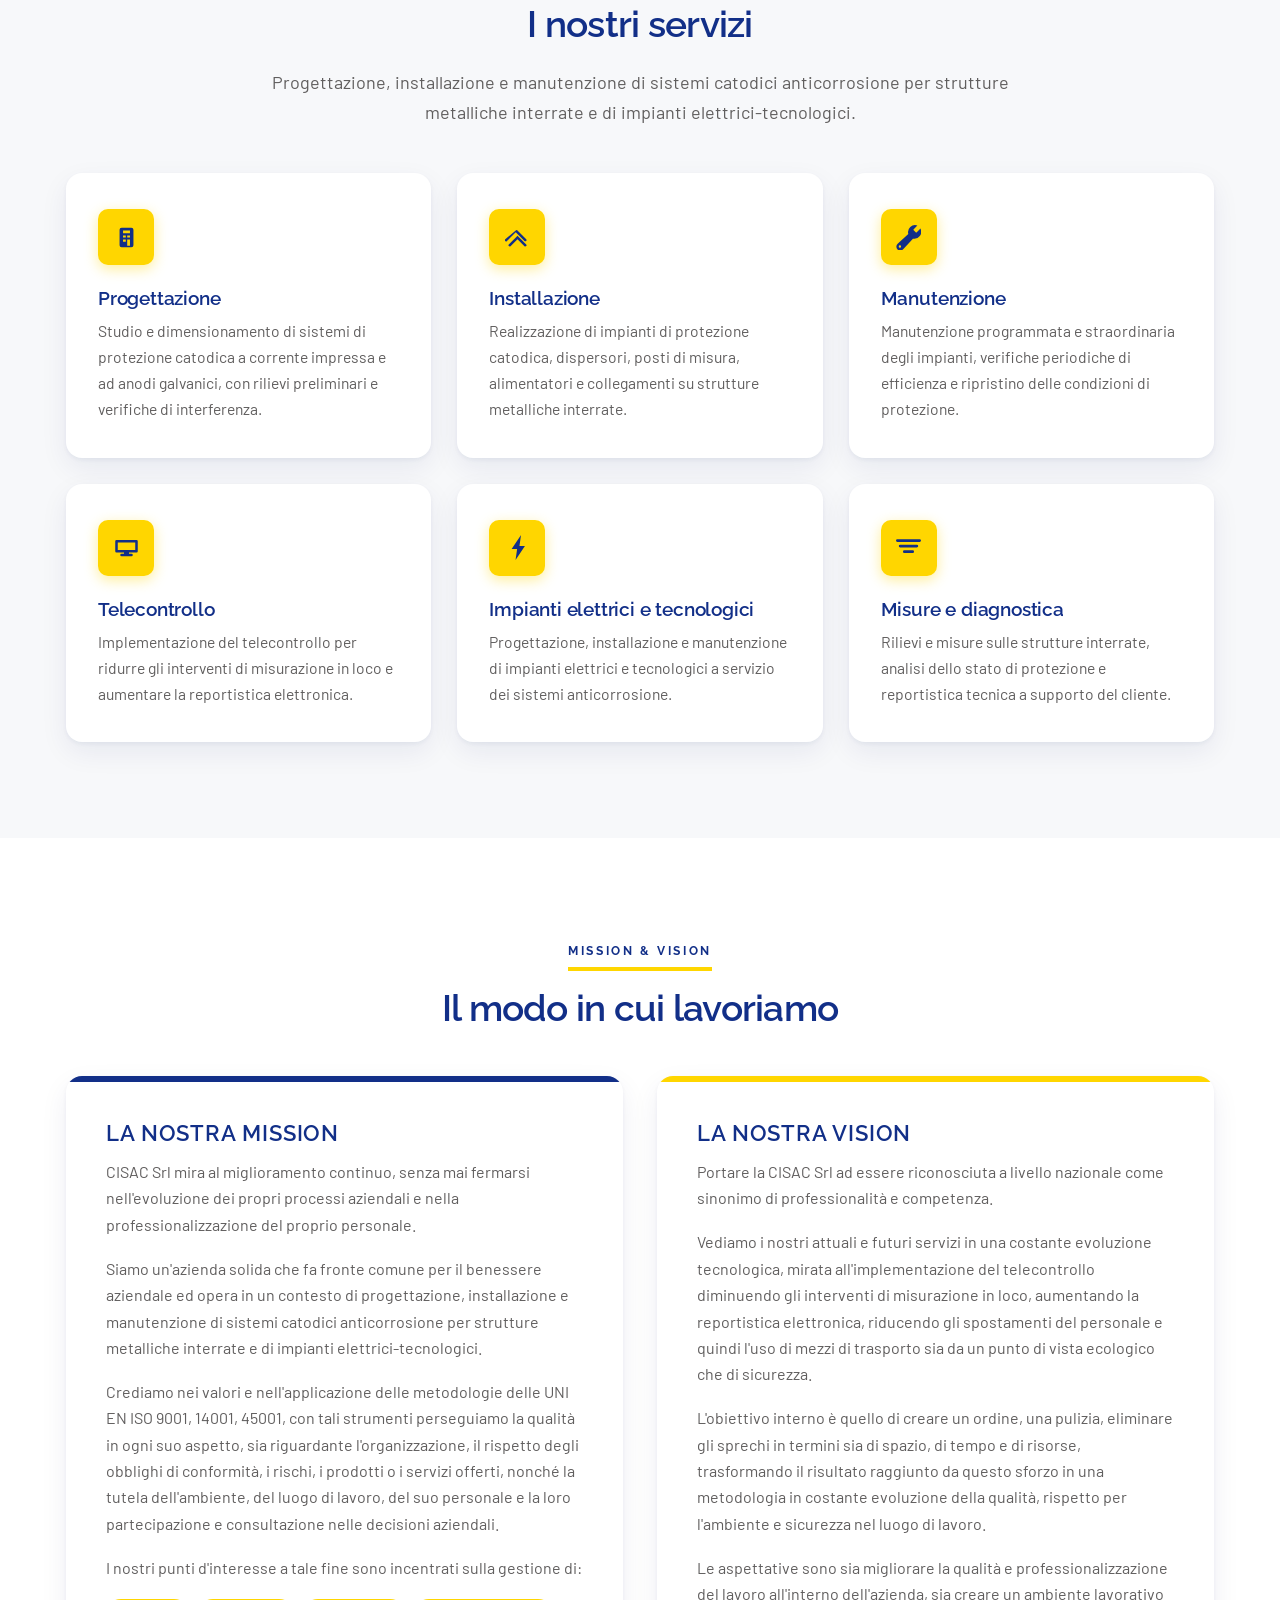
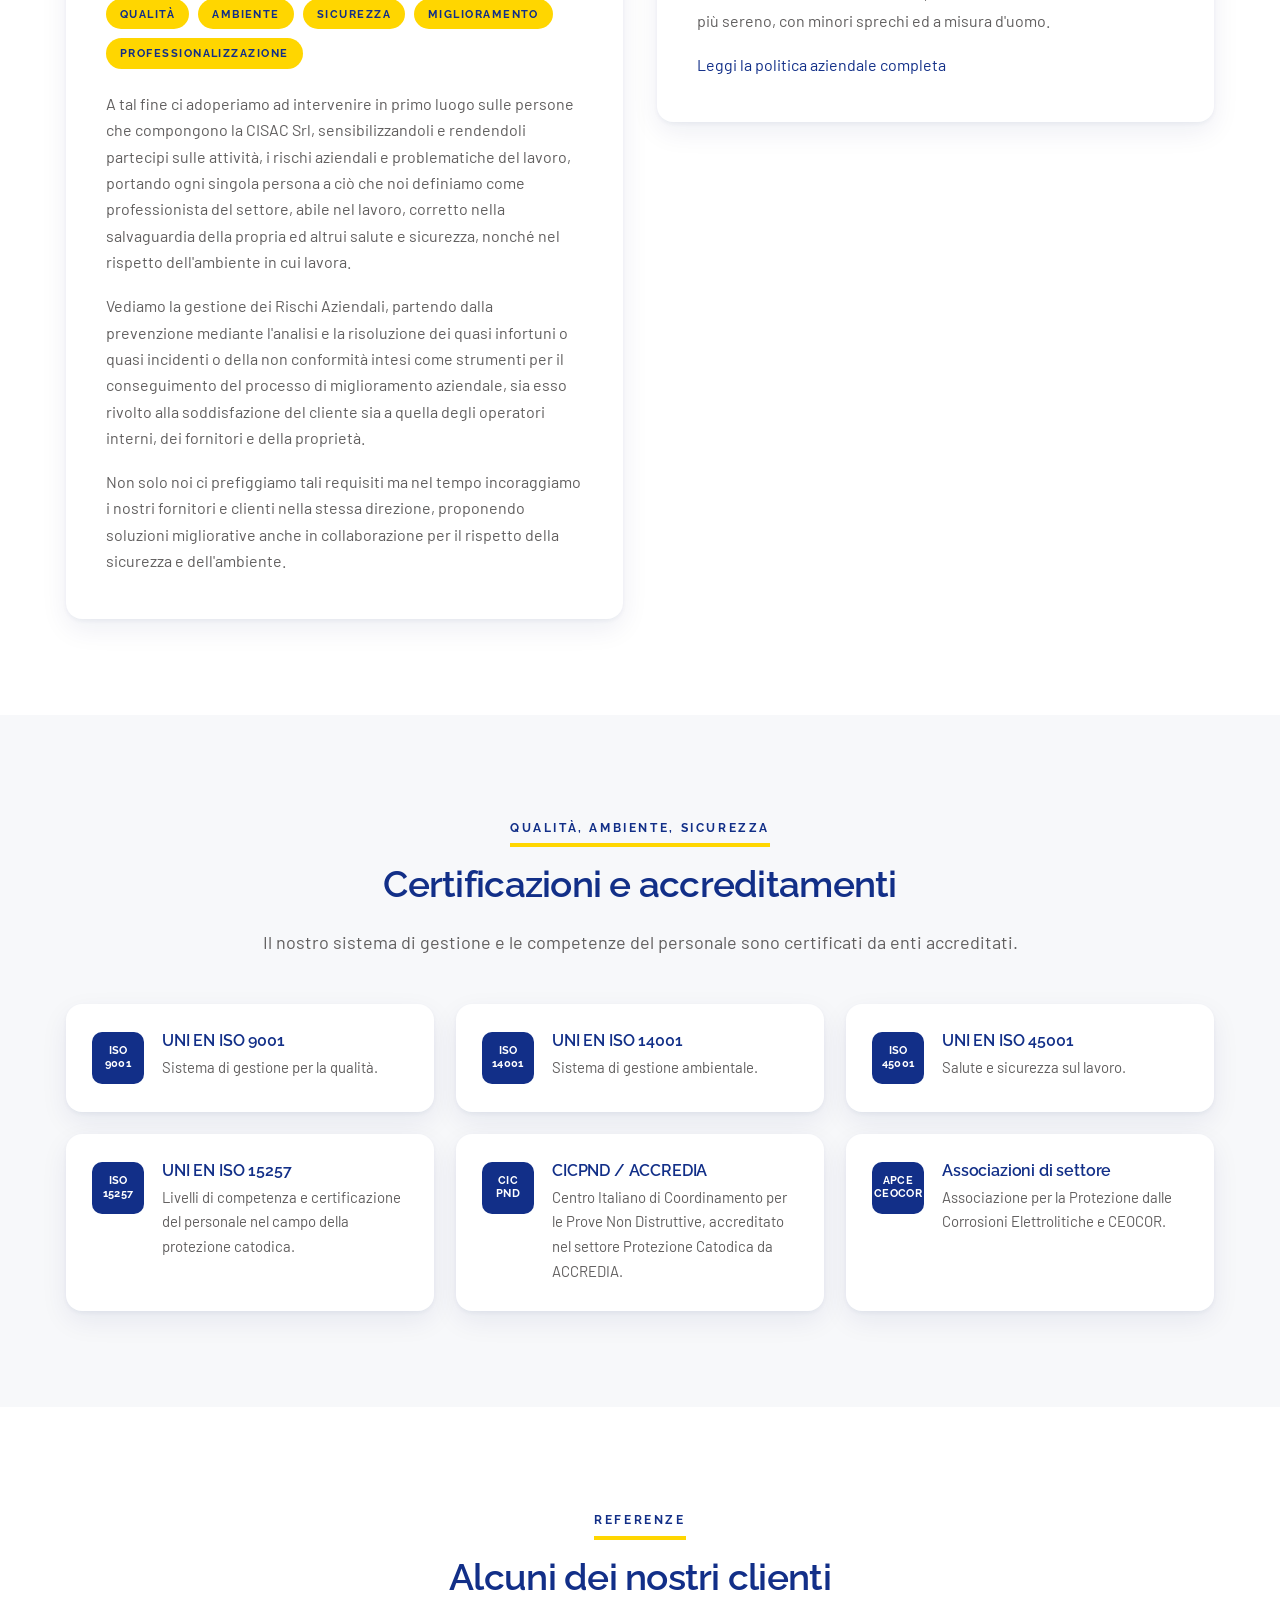
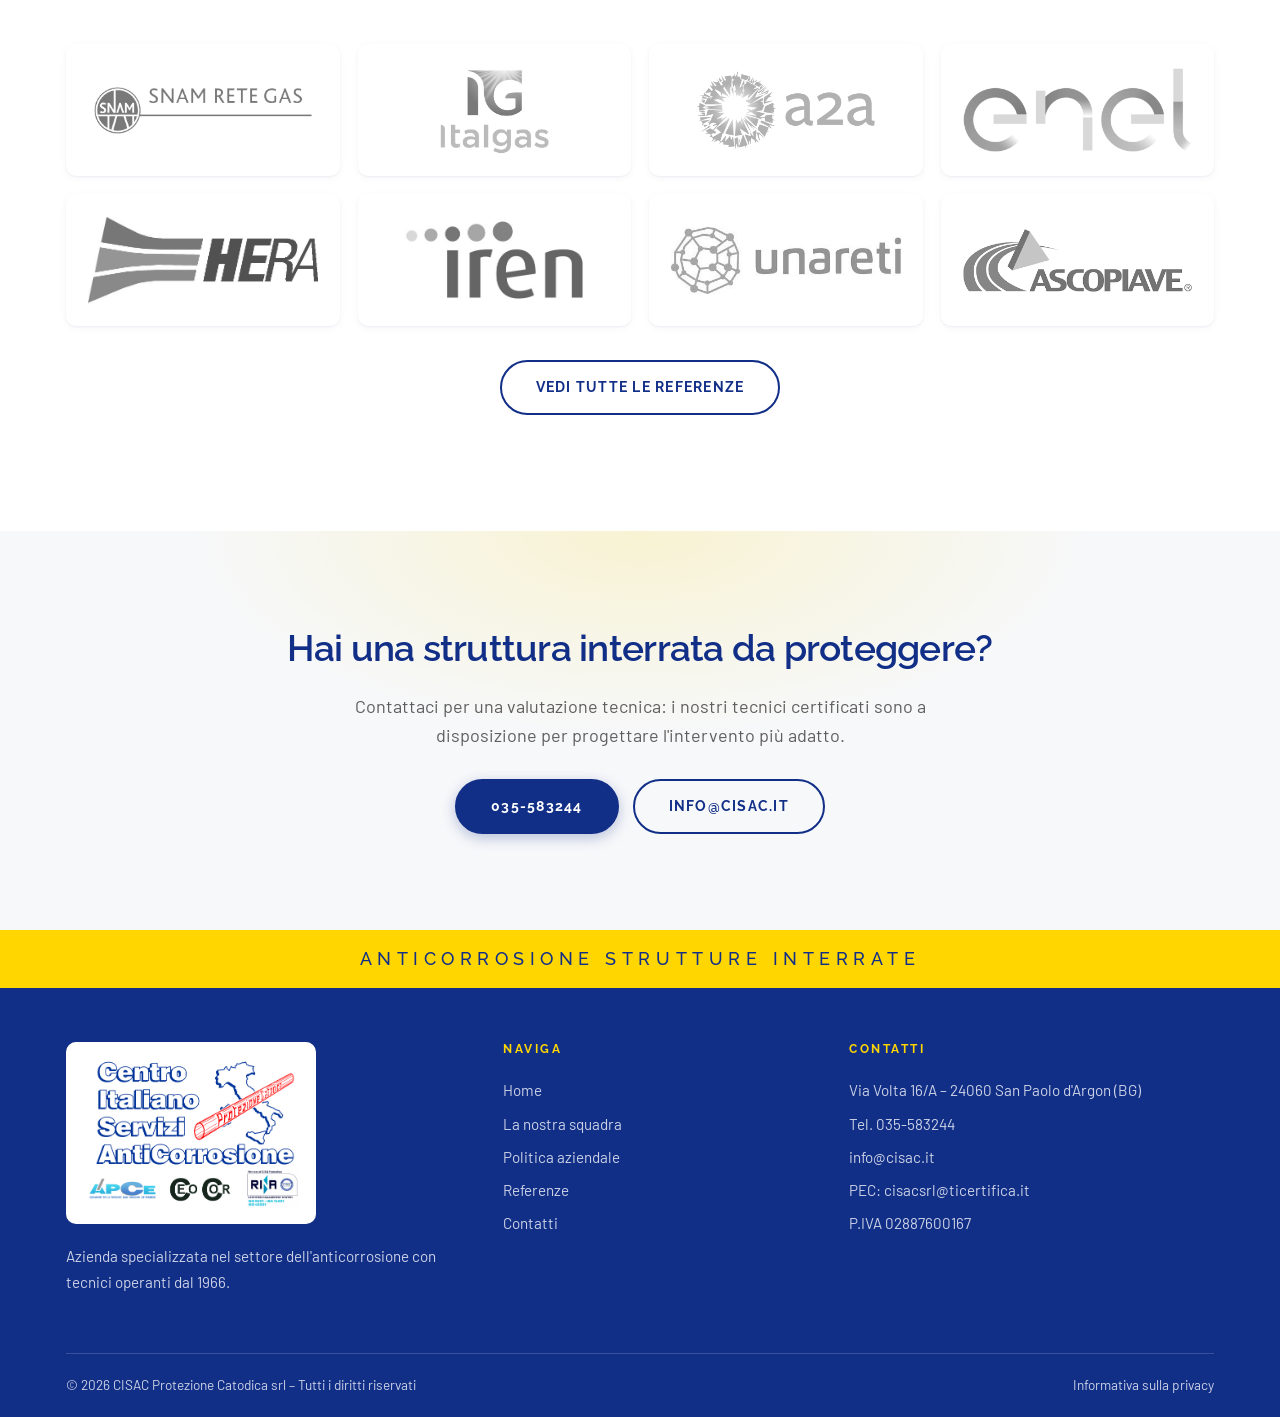
==== commit 4bb773cd: "Revisione di allineamenti e spaziature, desktop e mobile Analisi con screenshot a pagina intera di t" ====
--- a/index.html
+++ b/index.html
@@ -564,7 +564,7 @@
 			<h2>Alcuni dei nostri clienti</h2>
 		</div>
 
-		<div class="logo-grid reveal">
+		<div class="logo-grid preview reveal">
 			<div class="logo-cell"><img src="images/referenze/snam-rete-gas.png" alt="Snam Rete Gas" loading="lazy"></div>
 			<div class="logo-cell"><img src="images/referenze/italgas.jpg" alt="Italgas" loading="lazy"></div>
 			<div class="logo-cell"><img src="images/referenze/a2a.png" alt="A2A" loading="lazy"></div>
--- a/css/style.css
+++ b/css/style.css
@@ -139,6 +139,26 @@
 }
 .header-contacts { display: flex; align-items: center; gap: 12px; padding-bottom: 12px; }
 
+/* Desktop: header su griglia 2×2. Colonna sinistra brand + menu, colonna destra le tre
+   pillole come un unico blocco: sede sopra, telefono ed email sotto, stessi bordi.
+   Prima stavano in due righe flex indipendenti e i bordi sinistri risultavano sfalsati
+   (sede 341px, telefono+email 290px) e quasi attaccati in verticale. */
+@media (min-width: 1151px) {
+	.site-header > .wrap {
+		display: grid;
+		grid-template-columns: minmax(0, 1fr) auto;
+		column-gap: 32px;
+		row-gap: 6px;
+		padding-top: 12px;
+	}
+	.header-top, .header-bottom { display: contents; }
+	.header-top .brand { grid-column: 1; grid-row: 1; align-self: center; }
+	.header-top > .pill { grid-column: 2; grid-row: 1; justify-self: stretch; justify-content: center; }
+	.main-nav { grid-column: 1; grid-row: 2; align-self: end; }
+	.header-contacts { grid-column: 2; grid-row: 2; align-self: center; padding-bottom: 0; gap: 10px; }
+	.header-contacts .pill { flex: 1; justify-content: center; }
+}
+
 
 /* --- 4. NAVIGAZIONE ----------------------------------------- */
 .main-nav ul {
@@ -286,6 +306,9 @@
 
 /* hero pagine interne */
 .page-hero { background: var(--white); padding: 56px 0 10px; }
+/* la prima sezione dopo l’intro non riparte con i 96px pieni: sommati al titolo
+   lasciavano un vuoto di 110-170px fra introduzione e contenuto */
+.page-hero + section { padding-top: 48px; }
 .page-hero h1 { margin-bottom: .3em; }
 .page-hero h1::after {
 	content: "";
@@ -321,7 +344,7 @@
 .sec-head p { margin-bottom: 0; }
 
 /* --- 8. INTRO / FATTI --------------------------------------- */
-.intro-grid { display: grid; grid-template-columns: 1.05fr .95fr; gap: 56px; align-items: center; }
+.intro-grid { display: grid; grid-template-columns: 1.05fr .95fr; gap: 56px; align-items: start; }
 .intro-grid .lead { font-size: 1.16rem; color: #4a4949; }
 
 .facts { display: grid; grid-template-columns: repeat(3, 1fr); gap: 20px; }
@@ -397,7 +420,9 @@
 .card p { margin: 0; font-size: .98rem; }
 
 /* --- 10. MISSION / VISION ----------------------------------- */
-.mv-grid { display: grid; grid-template-columns: 1fr 1fr; gap: 34px; }
+/* align-items: start: la vision è molto più corta della mission e, stirata, restava
+   con ~560px di bianco vuoto */
+.mv-grid { display: grid; grid-template-columns: 1fr 1fr; gap: 34px; align-items: start; }
 .mv {
 	position: relative;
 	background: var(--white);
@@ -494,7 +519,14 @@
 .cert p { margin: 0; font-size: .93rem; }
 
 /* --- 12. REFERENZE ------------------------------------------ */
-.logo-grid { display: grid; grid-template-columns: repeat(auto-fill, minmax(185px, 1fr)); gap: 18px; }
+/* flex e non grid: con 25 loghi l’ultima riga incompleta (3 colonne → 1 logo, 2 → 1)
+   resta centrata invece che appesa a sinistra. Colonne: 5 / 3 / 2. */
+.logo-grid { --cols: 5; --gap: 18px; display: flex; flex-wrap: wrap; justify-content: center; gap: var(--gap); }
+.logo-grid > .logo-cell { flex: 0 0 calc((100% - (var(--cols) - 1) * var(--gap)) / var(--cols)); }
+/* anteprima in home: 8 loghi → 4 per riga (2 su telefono), righe sempre piene */
+.logo-grid.preview { --cols: 4; }
+@media (max-width: 900px) { .logo-grid { --cols: 3; } .logo-grid.preview { --cols: 4; } }
+@media (max-width: 620px) { .logo-grid, .logo-grid.preview { --cols: 2; --gap: 12px; } }
 .logo-cell {
 	background: var(--white);
 	border-radius: var(--radius-sm);
@@ -568,7 +600,9 @@
 }
 .member .certs { list-style: none; margin: 0 0 16px; padding: 0; font-size: .87rem; flex: 1; }
 .member .certs li { padding: 3px 0; }
-.member .contacts { border-top: 1px solid var(--line); padding-top: 14px; font-size: .87rem; }
+/* min-height = due righe (telefono + email): con una riga sola la linea divisoria
+   finiva più in basso che nelle schede vicine */
+.member .contacts { border-top: 1px solid var(--line); padding-top: 14px; font-size: .87rem; min-height: calc(15px + 3.3em); }
 .member .contacts a { display: block; word-break: break-word; }
 
 /* --- 14. CONTATTI ------------------------------------------- */
@@ -759,8 +793,18 @@
 	.hero { padding: 52px 0 46px; }
 	.hero-logo { padding: 22px; border-radius: var(--radius); }
 	.card, .mv, .member { padding: 28px 24px; }
-	.cards, .cert-grid, .facts, .footer-grid { grid-template-columns: 1fr; }
-	.logo-grid { grid-template-columns: repeat(auto-fill, minmax(140px, 1fr)); }
+	.cards, .cert-grid, .footer-grid { grid-template-columns: 1fr; }
 	.footer-strip { letter-spacing: .16em; font-size: .82rem; }
 	.mobile-nav { padding-top: 100px; }
-}
+	/* etichetta della hero su una riga sola (con .22em andava a capo dentro la pillola) */
+	.hero .eyebrow { letter-spacing: .1em; font-size: .7rem; padding: 7px 14px; }
+	/* pulsanti impilati: stessa larghezza invece di due lunghezze diverse */
+	.hero-actions .btn, .cta-actions .btn { flex: 1 1 100%; text-align: center; }
+	.cta-actions { max-width: 360px; margin: 0 auto; }
+	/* i tre numeri restano affiancati: impilati occupavano tre righe quasi vuote */
+	.facts { grid-template-columns: repeat(3, 1fr); gap: 10px; }
+	.fact { padding: 20px 6px; }
+	.fact .num { font-size: 1.55rem; }
+	.fact .lbl { font-size: .62rem; letter-spacing: .06em; }
+	.page-hero + section { padding-top: 36px; }
+}
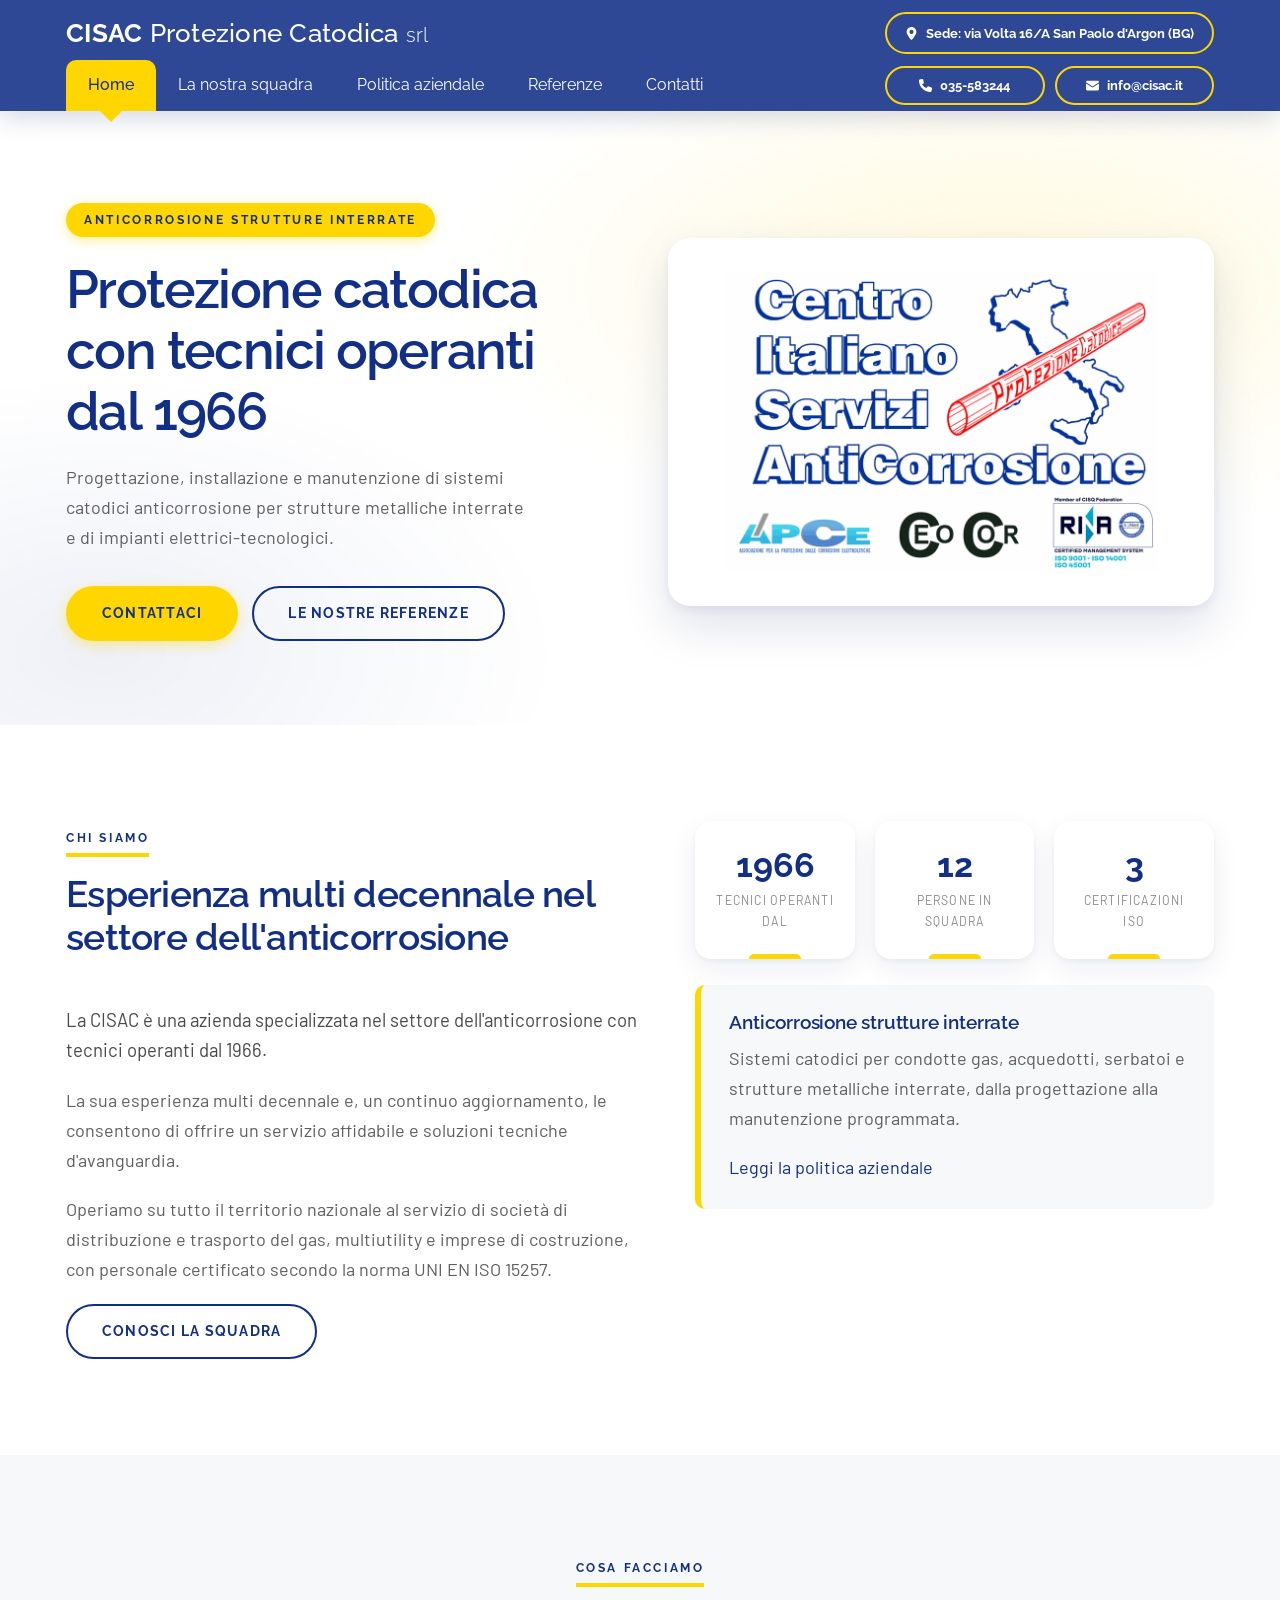
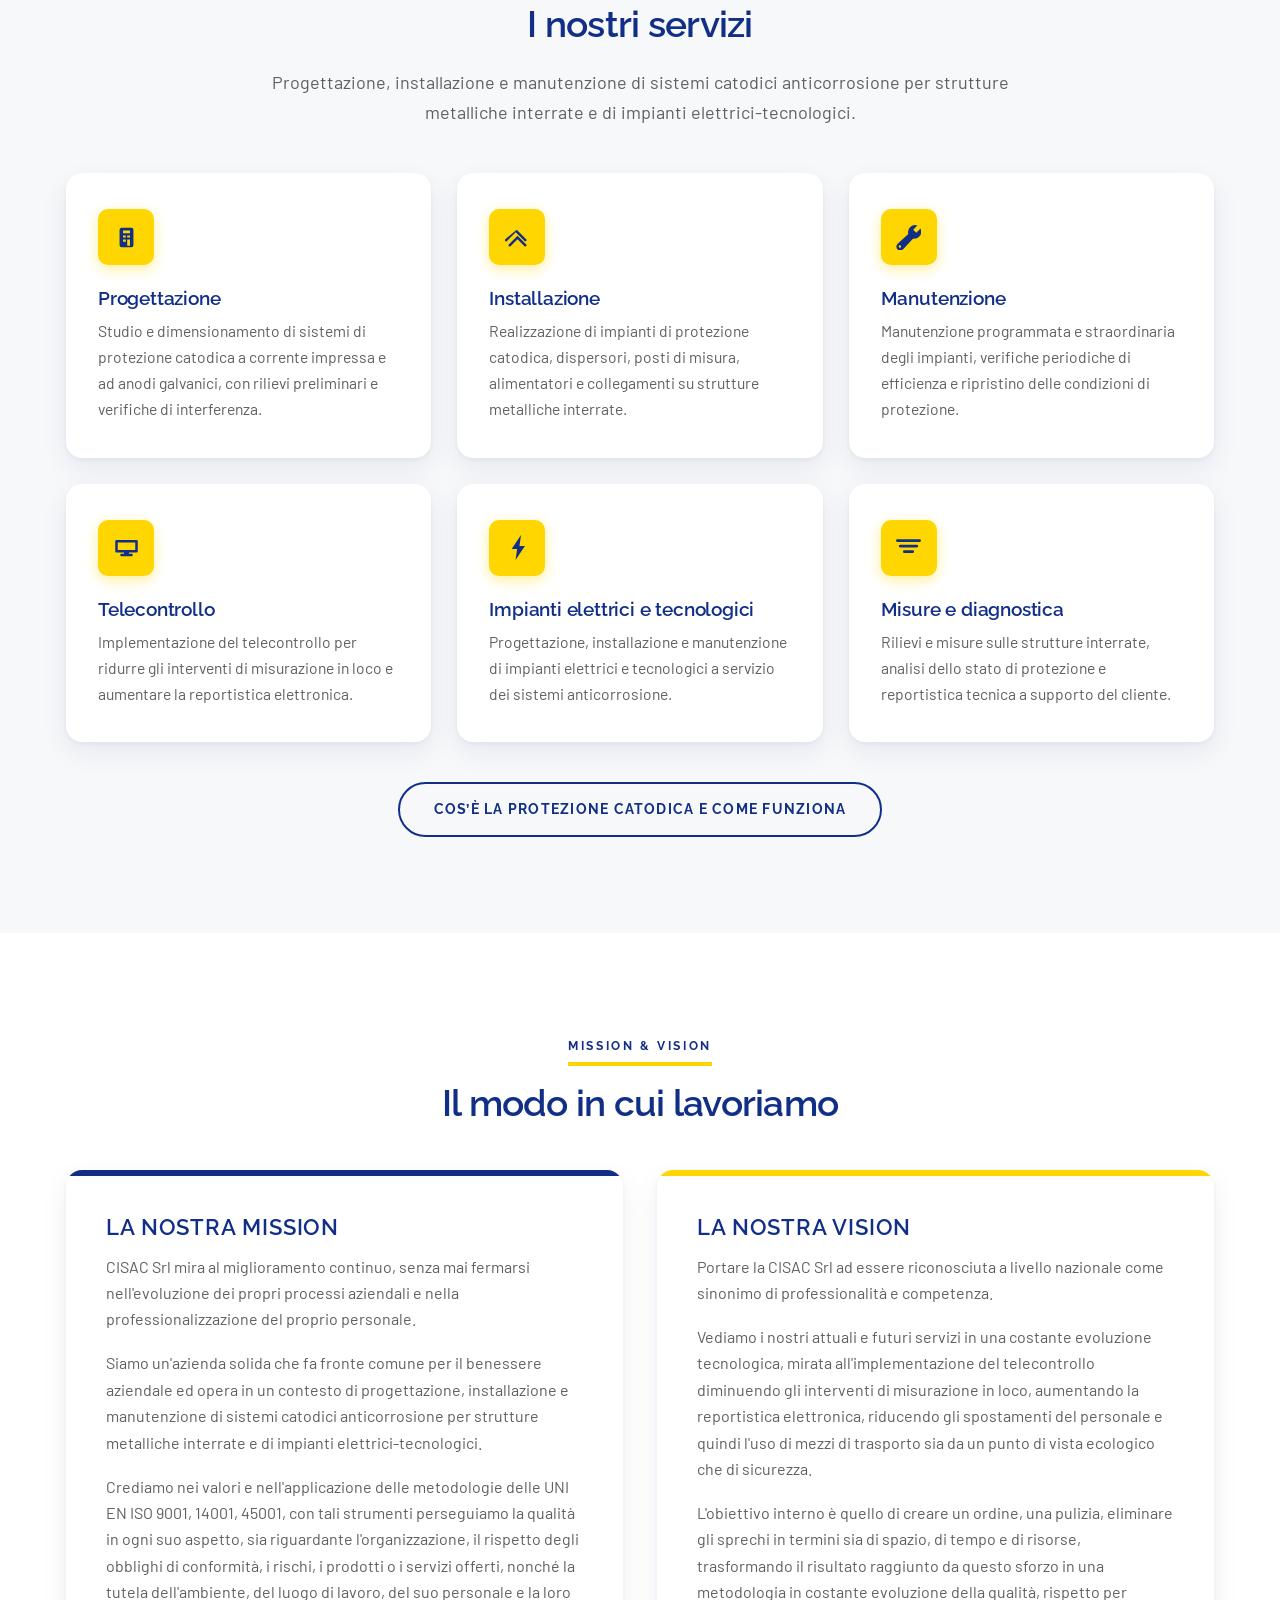
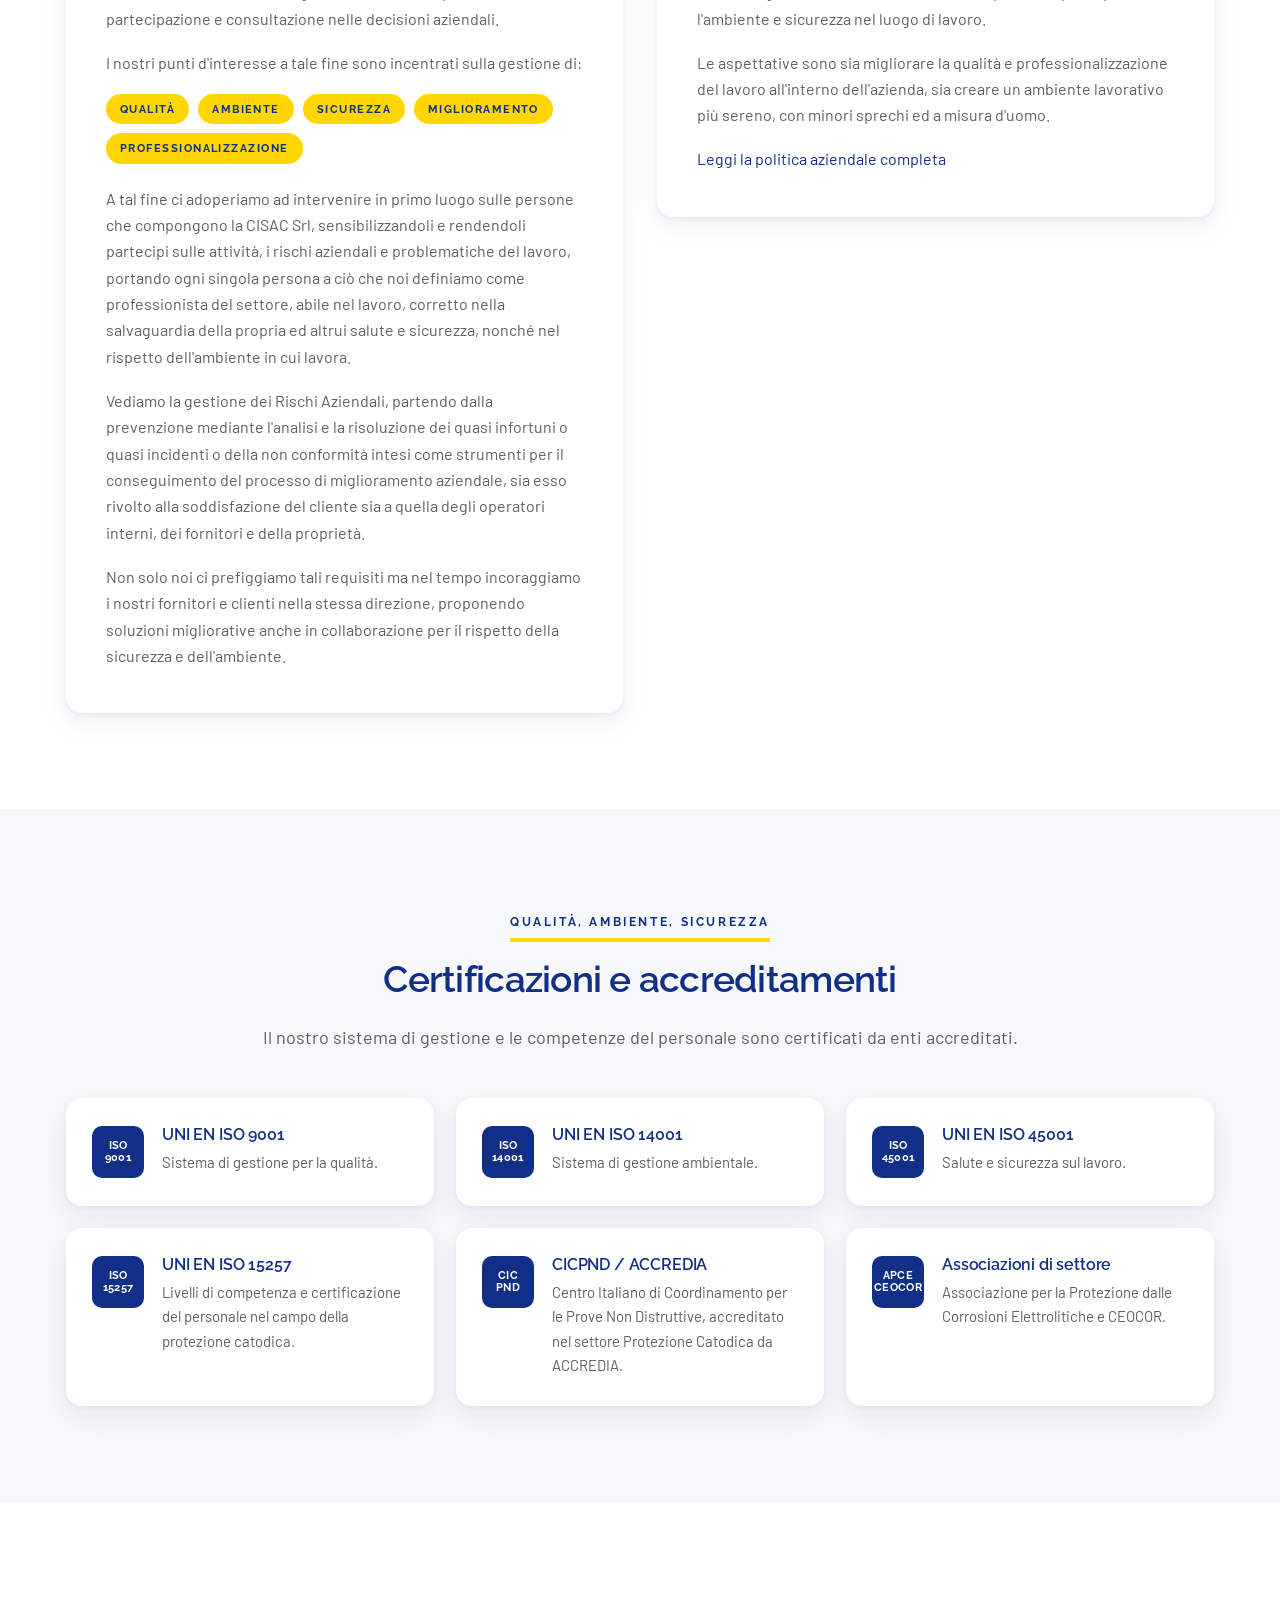
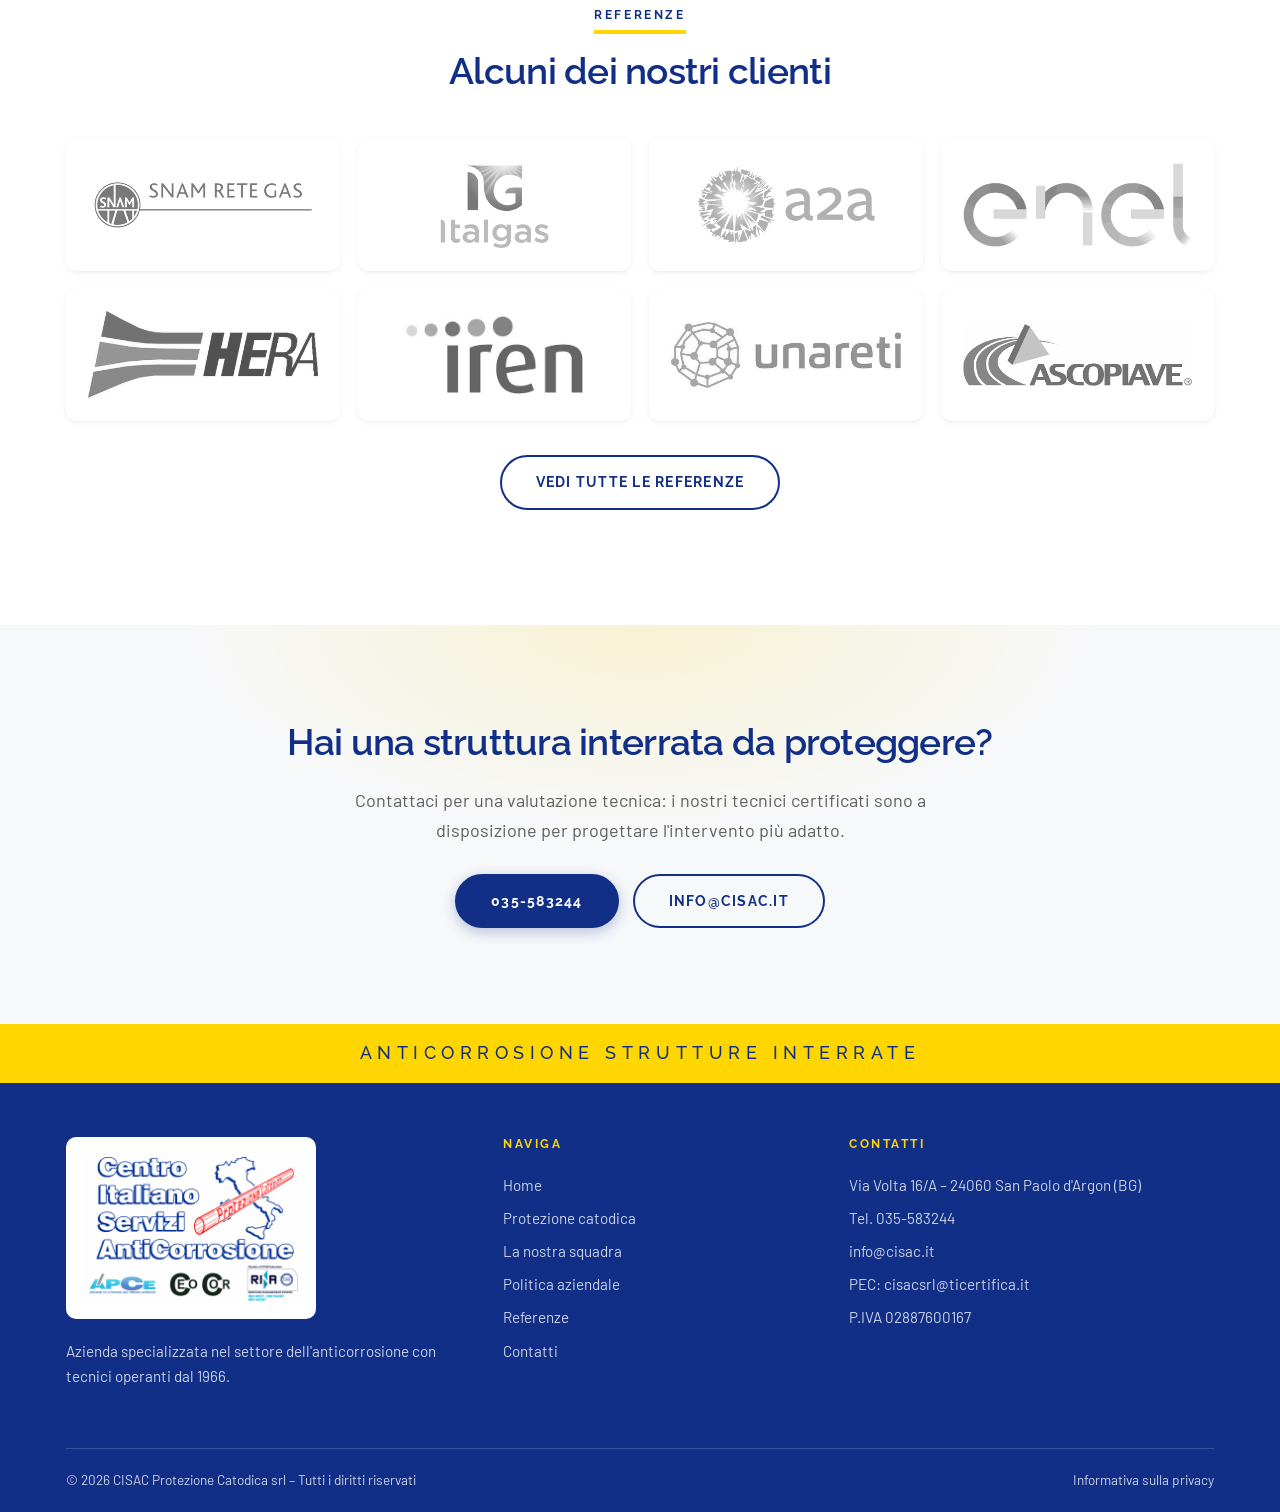
==== commit aa1710aa: "SEO e GEO: pagina sulla protezione catodica, meta completi, immagini, dati corretti - protezione-cat" ====
--- a/index.html
+++ b/index.html
@@ -4,25 +4,29 @@
 <meta charset="utf-8">
 <meta name="viewport" content="width=device-width, initial-scale=1">
 <title>CISAC – Protezione Catodica | Anticorrosione strutture interrate</title>
-<meta name="description" content="CISAC Protezione Catodica srl: progettazione, installazione e manutenzione di sistemi catodici anticorrosione per strutture metalliche interrate e impianti elettrici-tecnologici. Tecnici operanti dal 1966.">
+<meta name="description" content="Protezione catodica di condotte gas, acquedotti e strutture metalliche interrate: progettazione, installazione, manutenzione e misure. CISAC, dal 1966.">
 <meta name="keywords" content="protezione catodica, anticorrosione, strutture interrate, gasdotti, CICPND, UNI EN ISO 15257, Bergamo, Lombardia, CISAC">
 <meta name="author" content="CISAC Protezione Catodica srl">
 <link rel="canonical" href="https://www.cisac.it/">
-
-<!-- Open Graph -->
+<!-- Open Graph / anteprime social -->
 <meta property="og:type" content="website">
 <meta property="og:locale" content="it_IT">
 <meta property="og:site_name" content="CISAC Protezione Catodica srl">
 <meta property="og:title" content="CISAC – Protezione Catodica | Anticorrosione strutture interrate">
-<meta property="og:description" content="Progettazione, installazione e manutenzione di sistemi catodici anticorrosione per strutture metalliche interrate. Tecnici operanti dal 1966.">
+<meta property="og:description" content="Protezione catodica di condotte gas, acquedotti e strutture metalliche interrate: progettazione, installazione, manutenzione e misure. CISAC, dal 1966.">
 <meta property="og:url" content="https://www.cisac.it/">
-<meta property="og:image" content="https://www.cisac.it/images/logo-cisac.png">
+<meta property="og:image" content="https://www.cisac.it/images/og-cisac.jpg">
+<meta property="og:image:width" content="1200">
+<meta property="og:image:height" content="630">
+<meta property="og:image:alt" content="CISAC Protezione Catodica srl – anticorrosione strutture interrate dal 1966">
 <meta name="twitter:card" content="summary_large_image">
+
 
 <!-- Geo -->
 <meta name="geo.region" content="IT-BG">
 <meta name="geo.placename" content="San Paolo d'Argon">
-<meta name="geo.position" content="45.6800;9.8250">
+<meta name="geo.position" content="45.6820;9.7900">
+<meta name="ICBM" content="45.6820, 9.7900">
 
 <link rel="icon" href="favicon.ico" sizes="any">
 <link rel="icon" type="image/png" sizes="32x32" href="images/favicon-32.png">
@@ -65,8 +69,8 @@
       },
       "geo": {
         "@type": "GeoCoordinates",
-        "latitude": 45.68,
-        "longitude": 9.825
+        "latitude": 45.682,
+        "longitude": 9.79
       },
       "telephone": "+39-035-583244",
       "email": "info@cisac.it",
@@ -82,7 +86,15 @@
         "value": 12
       },
       "knowsAbout": [
-        "Protezione catodica",
+        {
+          "@type": "Thing",
+          "name": "Protezione catodica",
+          "sameAs": [
+            "https://www.wikidata.org/wiki/Q15152527",
+            "https://it.wikipedia.org/wiki/Protezione_catodica",
+            "https://en.wikipedia.org/wiki/Cathodic_protection"
+          ]
+        },
         "Anticorrosione di strutture metalliche interrate",
         "Sistemi a corrente impressa",
         "Anodi galvanici",
@@ -265,7 +277,7 @@
       "@id": "https://www.cisac.it/#pagina",
       "url": "https://www.cisac.it/",
       "name": "CISAC – Protezione Catodica | Anticorrosione strutture interrate",
-      "description": "CISAC Protezione Catodica srl: progettazione, installazione e manutenzione di sistemi catodici anticorrosione per strutture metalliche interrate e impianti elettrici-tecnologici. Tecnici operanti dal 1966.",
+      "description": "Protezione catodica di condotte gas, acquedotti e strutture metalliche interrate: progettazione, installazione, manutenzione e misure. CISAC, dal 1966.",
       "isPartOf": {
         "@id": "https://www.cisac.it/#sito"
       },
@@ -289,7 +301,7 @@
 			<a class="brand" href="index.html">
 				<span class="brand-name"><b>CISAC</b> Protezione Catodica <span>srl</span></span>
 			</a>
-			<a class="pill" href="https://g.page/cisac-protezione-catodica-srl?share" target="_blank" rel="noopener">
+			<a class="pill" href="https://www.google.com/maps/search/?api=1&amp;query=CISAC+Protezione+Catodica+srl%2C+Via+Volta+16%2FA%2C+San+Paolo+d%27Argon" target="_blank" rel="noopener">
 				<svg viewBox="0 0 384 512" aria-hidden="true"><path d="M192 0C86 0 0 86 0 192c0 87 122 243 168 300a30 30 0 0 0 48 0c46-57 168-213 168-300C384 86 298 0 192 0zm0 272a80 80 0 1 1 0-160 80 80 0 0 1 0 160z"/></svg> Sede: via Volta 16/A San Paolo d'Argon (BG)
 			</a>
 			<button class="hamburger" aria-label="Apri il menu" aria-expanded="false">
@@ -318,6 +330,7 @@
 <nav class="mobile-nav" aria-label="Navigazione mobile">
 	<ul>
 		<li><a href="index.html" class="current">Home</a></li>
+		<li><a href="protezione-catodica.html">Protezione catodica</a></li>
 		<li><a href="squadra.html">La nostra squadra</a></li>
 		<li><a href="politica.html">Politica aziendale</a></li>
 		<li><a href="referenze.html">Referenze</a></li>
@@ -345,7 +358,7 @@
 			</div>
 		</div>
 		<div class="hero-logo">
-			<img src="images/logo-cisac.png" alt="Centro Italiano Servizi AntiCorrosione – soci APCE, CEOCOR, certificazione RINA ISO 9001, 14001, 45001" width="1066" height="722">
+			<img src="images/logo-cisac.png" alt="Centro Italiano Servizi AntiCorrosione – soci APCE, CEOCOR, certificazione RINA ISO 9001, 14001, 45001" width="880" height="608">
 		</div>
 	</div>
 </section>
@@ -445,6 +458,10 @@
 				reportistica tecnica a supporto del cliente.</p>
 			</article>
 		</div>
+
+		<p class="sec-more reveal">
+			<a href="protezione-catodica.html" class="btn btn-outline">Cos’è la protezione catodica e come funziona</a>
+		</p>
 	</div>
 </section>
 
@@ -565,14 +582,14 @@
 		</div>
 
 		<div class="logo-grid preview reveal">
-			<div class="logo-cell"><img src="images/referenze/snam-rete-gas.png" alt="Snam Rete Gas" loading="lazy"></div>
-			<div class="logo-cell"><img src="images/referenze/italgas.jpg" alt="Italgas" loading="lazy"></div>
-			<div class="logo-cell"><img src="images/referenze/a2a.png" alt="A2A" loading="lazy"></div>
-			<div class="logo-cell"><img src="images/referenze/enel.png" alt="Enel" loading="lazy"></div>
-			<div class="logo-cell"><img src="images/referenze/hera.jpg" alt="Hera" loading="lazy"></div>
-			<div class="logo-cell"><img src="images/referenze/iren.jpg" alt="Iren" loading="lazy"></div>
-			<div class="logo-cell"><img src="images/referenze/unareti.jpg" alt="Unareti" loading="lazy"></div>
-			<div class="logo-cell"><img src="images/referenze/ascopiave.png" alt="Ascopiave" loading="lazy"></div>
+			<div class="logo-cell"><img src="images/referenze/snam-rete-gas.png" width="440" height="113" alt="Snam Rete Gas" loading="lazy"></div>
+			<div class="logo-cell"><img src="images/referenze/italgas.jpg" width="440" height="336" alt="Italgas" loading="lazy"></div>
+			<div class="logo-cell"><img src="images/referenze/a2a.png" width="358" height="168" alt="A2A" loading="lazy"></div>
+			<div class="logo-cell"><img src="images/referenze/enel.png" width="440" height="161" alt="Enel" loading="lazy"></div>
+			<div class="logo-cell"><img src="images/referenze/hera.jpg" width="440" height="168" alt="Hera" loading="lazy"></div>
+			<div class="logo-cell"><img src="images/referenze/iren.jpg" width="440" height="207" alt="Iren" loading="lazy"></div>
+			<div class="logo-cell"><img src="images/referenze/unareti.jpg" width="415" height="121" alt="Unareti" loading="lazy"></div>
+			<div class="logo-cell"><img src="images/referenze/ascopiave.png" width="429" height="117" alt="Ascopiave" loading="lazy"></div>
 		</div>
 
 		<p style="text-align:center;margin-top:34px">
@@ -603,13 +620,14 @@
 	<div class="wrap">
 		<div class="footer-grid">
 			<div>
-				<div class="footer-logo"><img src="images/logo-cisac.png" alt="CISAC Protezione Catodica srl"></div>
+				<div class="footer-logo"><img src="images/logo-cisac.png" width="880" height="608" alt="CISAC Protezione Catodica srl"></div>
 				<p>Azienda specializzata nel settore dell'anticorrosione con tecnici operanti dal 1966.</p>
 			</div>
 			<div>
 				<h4>Naviga</h4>
 				<ul>
 					<li><a href="index.html">Home</a></li>
+					<li><a href="protezione-catodica.html">Protezione catodica</a></li>
 					<li><a href="squadra.html">La nostra squadra</a></li>
 					<li><a href="politica.html">Politica aziendale</a></li>
 					<li><a href="referenze.html">Referenze</a></li>
--- a/css/style.css
+++ b/css/style.css
@@ -54,7 +54,9 @@
 	border-radius: 4px;
 }
 
-img { max-width: 100%; display: block; }
+/* height:auto: gli attributi width/height nell’HTML servono solo a riservare lo spazio
+   (proporzioni) mentre l’immagine carica; le dimensioni a schermo le decide il CSS */
+img { max-width: 100%; height: auto; display: block; }
 
 a { color: var(--navy); text-decoration: none; transition: color .18s; }
 a:hover { color: var(--yellow-dark); }
@@ -309,6 +311,9 @@
 /* la prima sezione dopo l’intro non riparte con i 96px pieni: sommati al titolo
    lasciavano un vuoto di 110-170px fra introduzione e contenuto */
 .page-hero + section { padding-top: 48px; }
+/* pagine a colonna di lettura (politica, protezione catodica): l’intestazione si allinea
+   alla colonna di testo da 860px invece che al bordo della pagina */
+.page-hero.narrow .wrap { max-width: calc(860px + 52px); }
 .page-hero h1 { margin-bottom: .3em; }
 .page-hero h1::after {
 	content: "";
@@ -456,6 +461,73 @@
 	padding: 6px 14px;
 	border-radius: 100px;
 }
+
+/* pulsante "approfondisci" centrato sotto una griglia (home, servizi) */
+.sec-more { text-align: center; margin: 40px 0 0; }
+
+/* --- 10c. PROTEZIONE CATODICA (protezione-catodica.html) --- */
+/* paragrafo-risposta in apertura: la definizione completa nelle prime righe è quella che
+   motori di ricerca e assistenti AI estraggono e citano */
+.page-hero .lead-answer { font-size: 1.12rem; max-width: 72ch; color: #4a4949; }
+.prose { max-width: 860px; margin: 0 auto; }
+.prose h2 { margin-top: 2.1em; scroll-margin-top: 130px; }
+.prose h3 { margin-top: 1.5em; color: var(--navy); }
+.prose ul { padding-left: 1.2em; }
+.prose li { margin-bottom: .35em; }
+.prose li::marker { color: var(--yellow-dark); }
+.toc {
+	background: var(--gray);
+	border-left: 6px solid var(--yellow);
+	border-radius: var(--radius-sm);
+	padding: 22px 28px;
+}
+.toc-title {
+	font-family: 'Raleway', sans-serif; font-weight: 700; font-size: .74rem;
+	letter-spacing: .18em; text-transform: uppercase; color: var(--navy);
+}
+.toc ol { margin: 10px 0 0; padding-left: 1.3em; columns: 2; column-gap: 32px; }
+.toc li { margin: 0 0 4px; break-inside: avoid; }
+.table-wrap { overflow-x: auto; margin: 22px 0 8px; border-radius: var(--radius-sm); box-shadow: var(--shadow-sm); }
+.prose table { width: 100%; border-collapse: collapse; font-size: .95rem; background: var(--white); }
+.prose th, .prose td { padding: 12px 16px; text-align: left; vertical-align: top; border-bottom: 1px solid var(--line); }
+.prose thead th { background: var(--navy); color: var(--white); font-family: 'Raleway', sans-serif; font-weight: 600; }
+.prose tbody th { color: var(--navy); font-weight: 600; white-space: nowrap; }
+.prose tbody tr:last-child th, .prose tbody tr:last-child td { border-bottom: 0; }
+.sr-only { position: absolute; width: 1px; height: 1px; overflow: hidden; clip: rect(0 0 0 0); white-space: nowrap; }
+
+/* FAQ: <details> nativi, si aprono senza JavaScript e il testo resta nell’HTML anche da
+   chiusi (è quello che leggono i crawler) */
+.faq { max-width: 860px; margin: 0 auto; display: grid; gap: 12px; }
+.faq details {
+	background: var(--white);
+	border-radius: var(--radius-sm);
+	box-shadow: var(--shadow-sm);
+	transition: box-shadow .25s var(--ease);
+}
+.faq details[open] { box-shadow: var(--shadow); }
+.faq summary {
+	list-style: none;
+	cursor: pointer;
+	padding: 18px 56px 18px 24px;
+	position: relative;
+	font-family: 'Raleway', sans-serif;
+	font-weight: 600;
+	font-size: 1.05rem;
+	color: var(--navy);
+}
+.faq summary::-webkit-details-marker { display: none; }
+.faq summary::after {
+	content: "+";
+	position: absolute; right: 22px; top: 50%;
+	transform: translateY(-50%);
+	width: 26px; height: 26px; border-radius: 50%;
+	background: var(--yellow); color: var(--navy);
+	display: flex; align-items: center; justify-content: center;
+	font-weight: 700; line-height: 1;
+}
+.faq details[open] summary::after { content: "−"; }
+.faq details > div { padding: 0 24px 18px; }
+.faq details > div p:last-child { margin-bottom: 0; }
 
 /* --- 10b. POLITICA AZIENDALE (politica.html) --------------- */
 /* stesse card .mv della home, ma in colonna unica e larghezza di lettura */
@@ -807,4 +879,11 @@
 	.fact .num { font-size: 1.55rem; }
 	.fact .lbl { font-size: .62rem; letter-spacing: .06em; }
 	.page-hero + section { padding-top: 36px; }
-}
+	.toc ol { columns: 1; }
+	/* tabella di confronto: deve stare nello schermo senza scorrere di lato */
+	.prose table { font-size: .8rem; }
+	.prose th, .prose td { padding: 9px 7px; }
+	.prose tbody th { white-space: normal; }
+	.faq summary { padding-left: 18px; font-size: 1rem; }
+	.faq details > div { padding: 0 18px 16px; }
+}
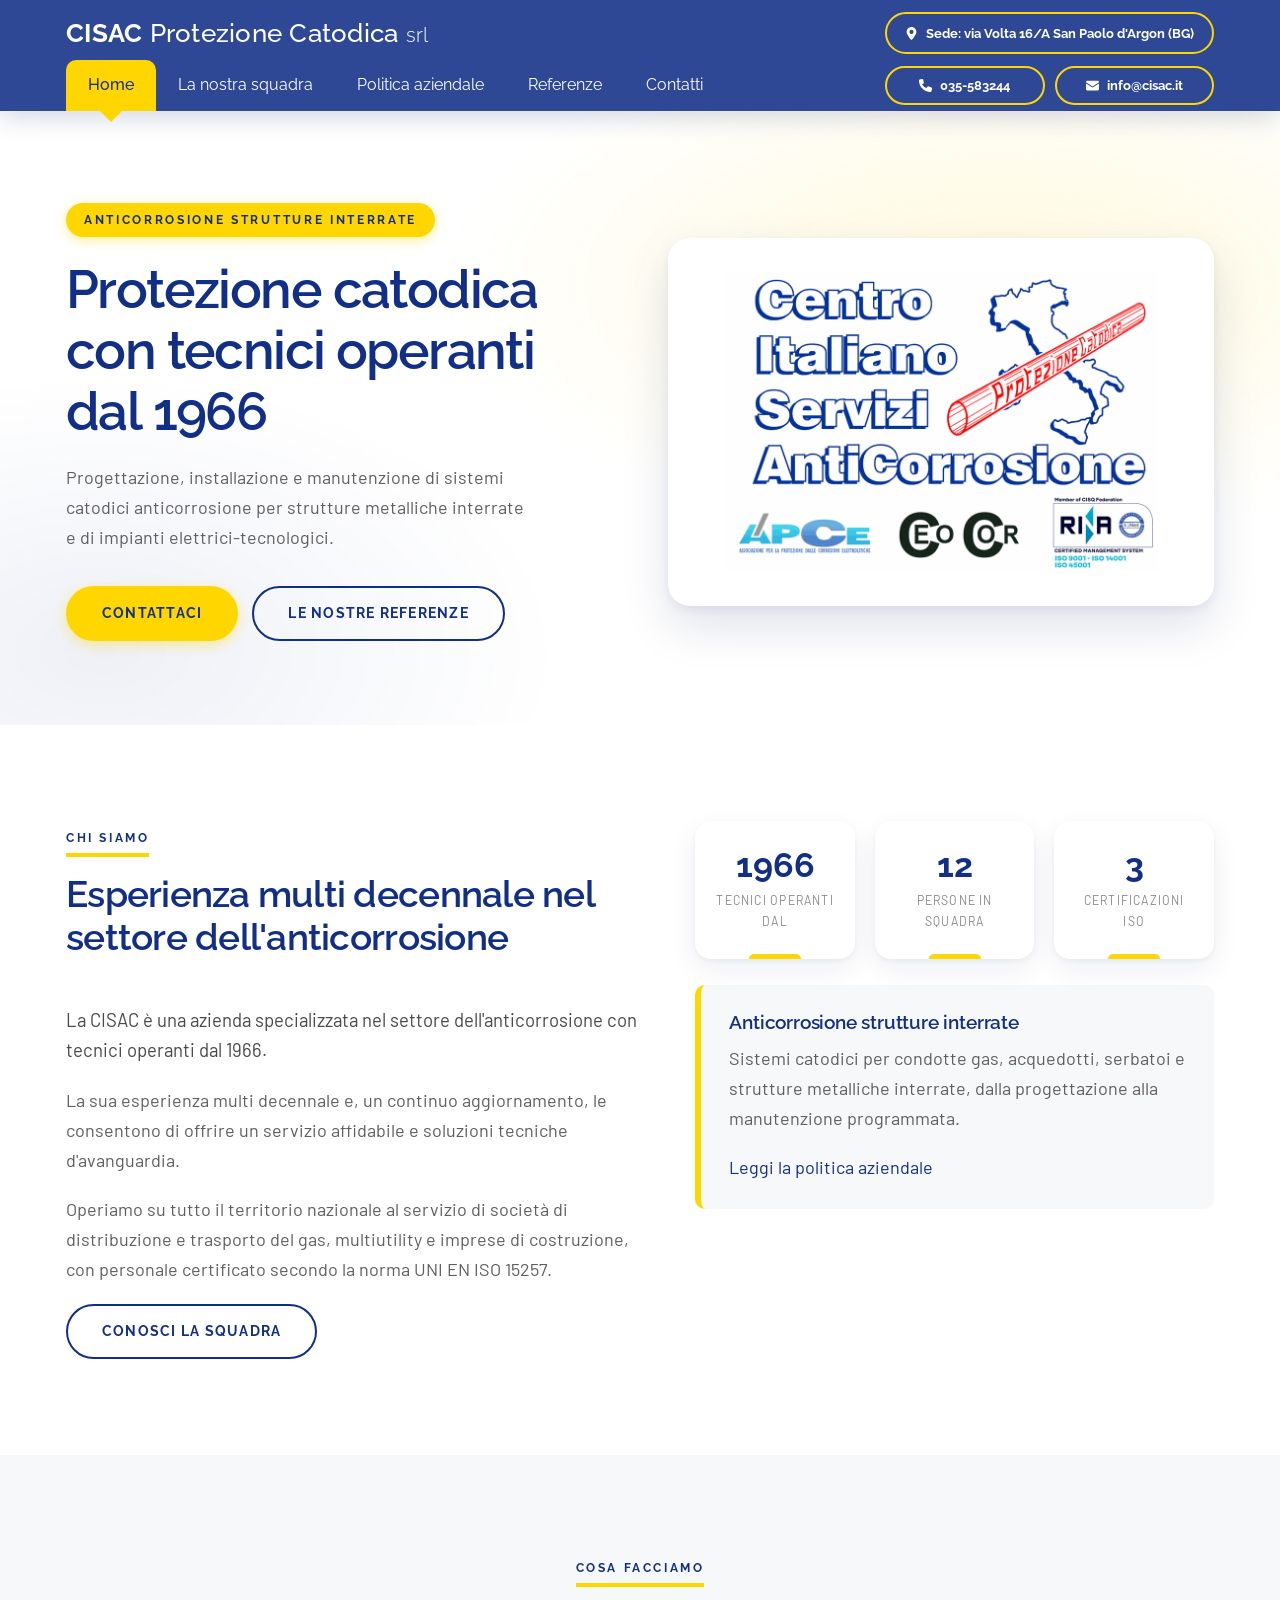
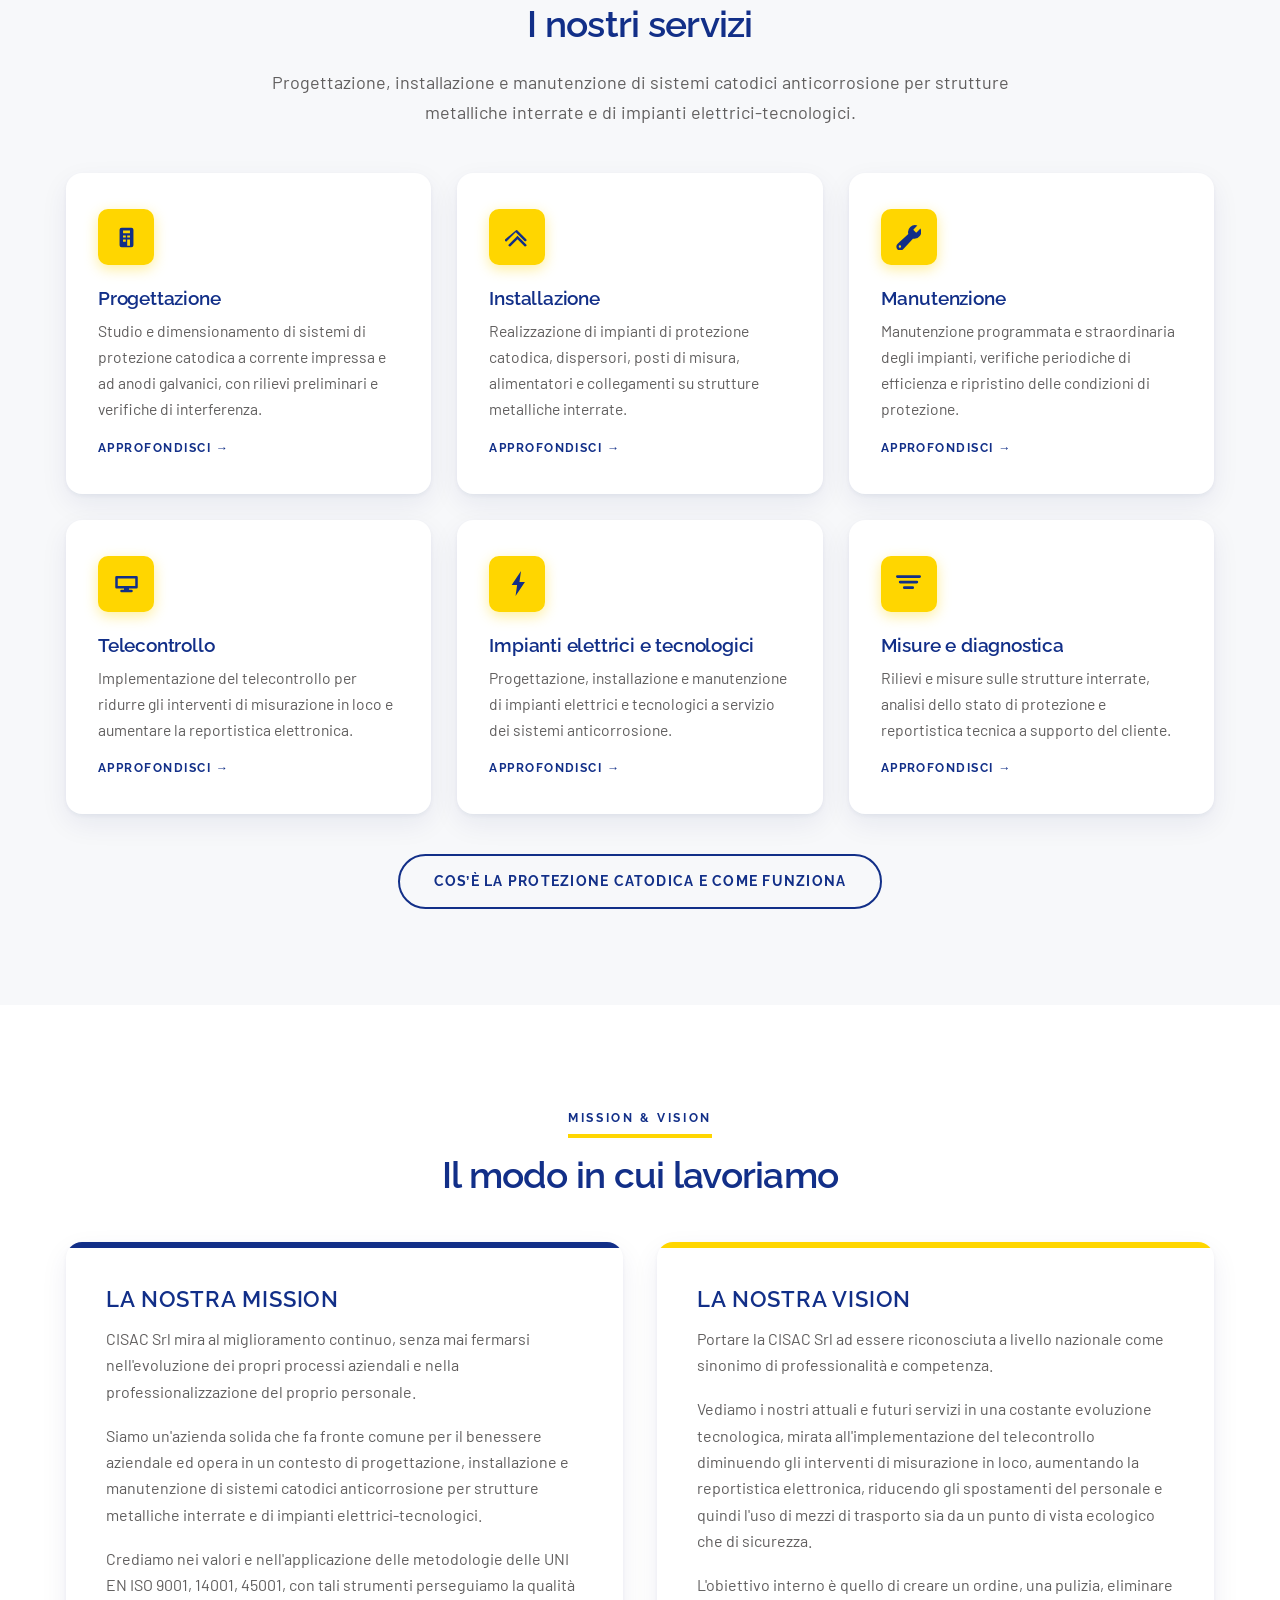
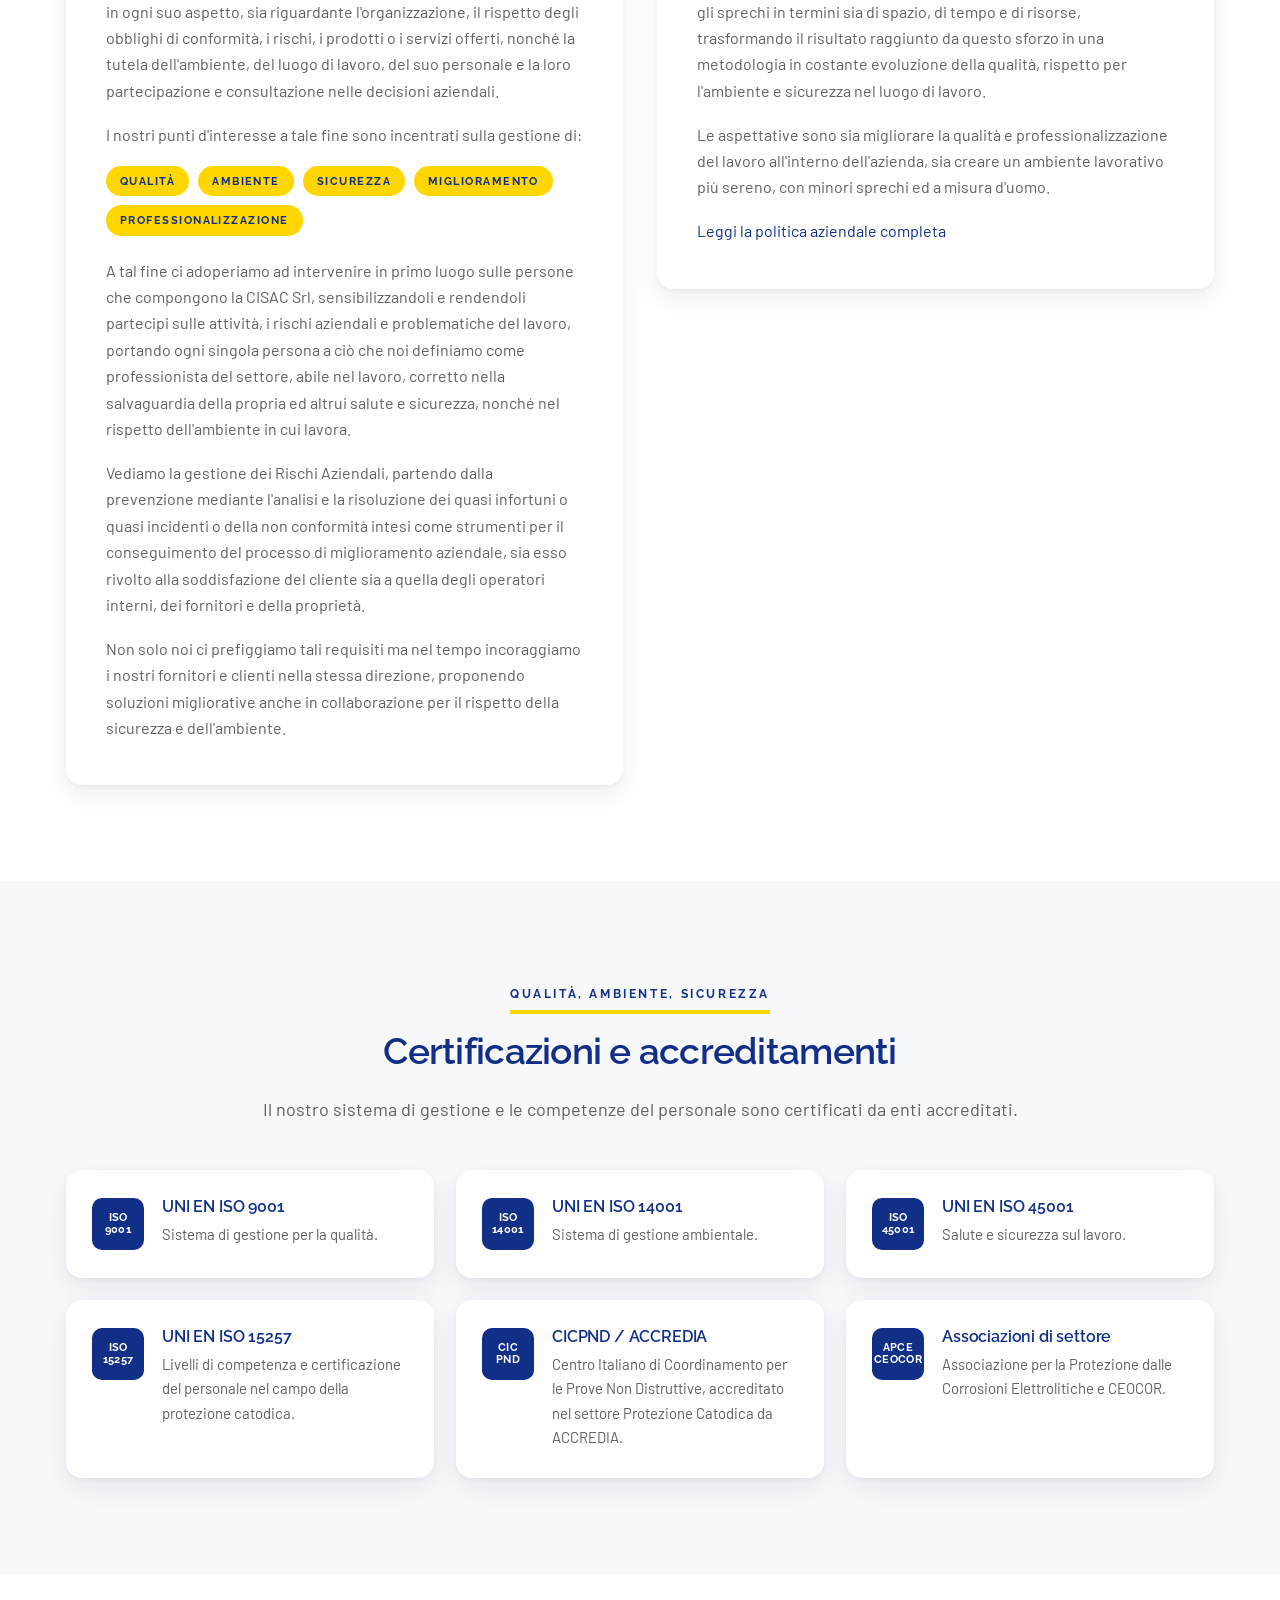
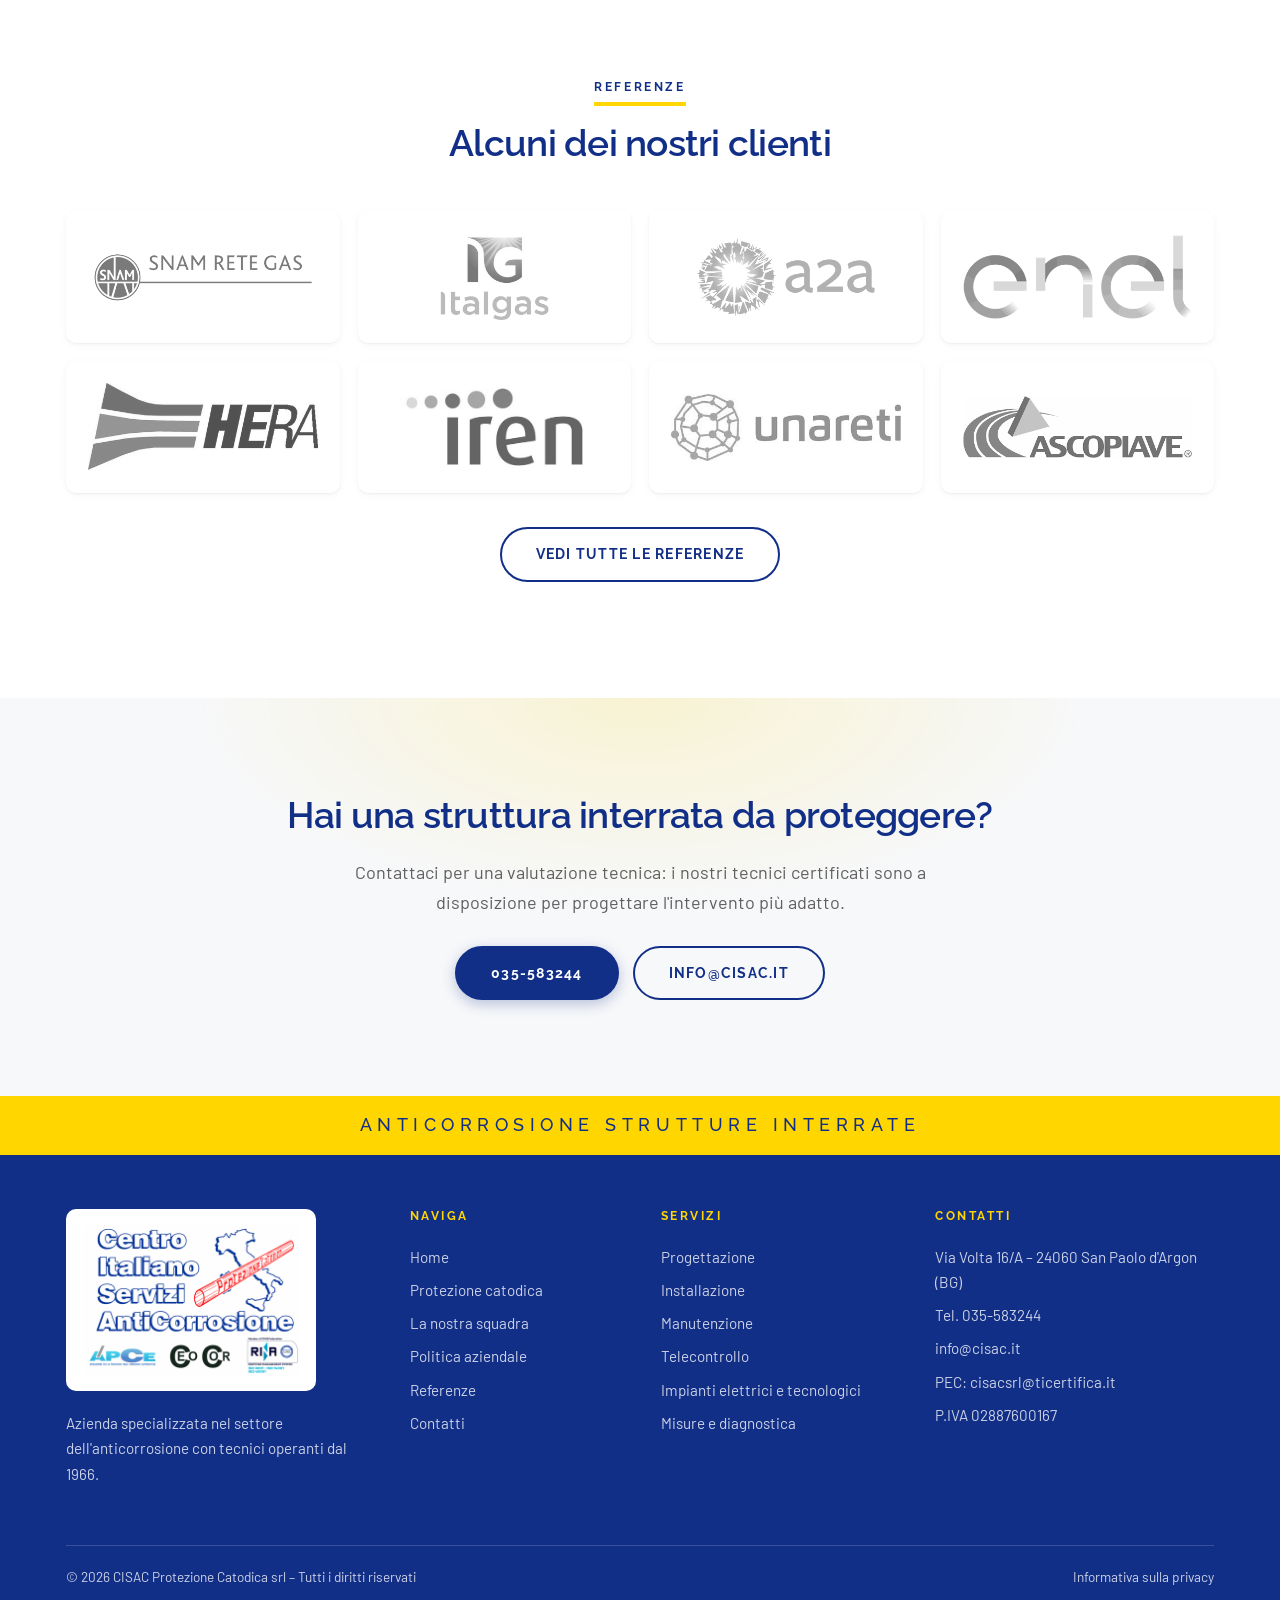
==== commit 876f15ef: "Pagine dei singoli servizi: progettazione, installazione, manutenzione, telecontrollo, impianti elet" ====
--- a/index.html
+++ b/index.html
@@ -167,6 +167,7 @@
             "@type": "Offer",
             "itemOffered": {
               "@type": "Service",
+              "@id": "https://www.cisac.it/progettazione-protezione-catodica.html#servizio",
               "name": "Progettazione",
               "description": "Studio e dimensionamento di sistemi di protezione catodica a corrente impressa e ad anodi galvanici, con rilievi preliminari e verifiche di interferenza.",
               "serviceType": "Progettazione",
@@ -176,13 +177,15 @@
               "areaServed": {
                 "@type": "Country",
                 "name": "Italia"
-              }
+              },
+              "url": "https://www.cisac.it/progettazione-protezione-catodica.html"
             }
           },
           {
             "@type": "Offer",
             "itemOffered": {
               "@type": "Service",
+              "@id": "https://www.cisac.it/installazione-protezione-catodica.html#servizio",
               "name": "Installazione",
               "description": "Realizzazione di impianti di protezione catodica, dispersori, posti di misura, alimentatori e collegamenti su strutture metalliche interrate.",
               "serviceType": "Installazione",
@@ -192,13 +195,15 @@
               "areaServed": {
                 "@type": "Country",
                 "name": "Italia"
-              }
+              },
+              "url": "https://www.cisac.it/installazione-protezione-catodica.html"
             }
           },
           {
             "@type": "Offer",
             "itemOffered": {
               "@type": "Service",
+              "@id": "https://www.cisac.it/manutenzione-protezione-catodica.html#servizio",
               "name": "Manutenzione",
               "description": "Manutenzione programmata e straordinaria degli impianti, verifiche periodiche di efficienza e ripristino delle condizioni di protezione.",
               "serviceType": "Manutenzione",
@@ -208,13 +213,15 @@
               "areaServed": {
                 "@type": "Country",
                 "name": "Italia"
-              }
+              },
+              "url": "https://www.cisac.it/manutenzione-protezione-catodica.html"
             }
           },
           {
             "@type": "Offer",
             "itemOffered": {
               "@type": "Service",
+              "@id": "https://www.cisac.it/telecontrollo-protezione-catodica.html#servizio",
               "name": "Telecontrollo",
               "description": "Implementazione del telecontrollo per ridurre gli interventi di misurazione in loco e aumentare la reportistica elettronica.",
               "serviceType": "Telecontrollo",
@@ -224,13 +231,15 @@
               "areaServed": {
                 "@type": "Country",
                 "name": "Italia"
-              }
+              },
+              "url": "https://www.cisac.it/telecontrollo-protezione-catodica.html"
             }
           },
           {
             "@type": "Offer",
             "itemOffered": {
               "@type": "Service",
+              "@id": "https://www.cisac.it/impianti-elettrici-protezione-catodica.html#servizio",
               "name": "Impianti elettrici e tecnologici",
               "description": "Progettazione, installazione e manutenzione di impianti elettrici e tecnologici a servizio dei sistemi anticorrosione.",
               "serviceType": "Impianti elettrici e tecnologici",
@@ -240,13 +249,15 @@
               "areaServed": {
                 "@type": "Country",
                 "name": "Italia"
-              }
+              },
+              "url": "https://www.cisac.it/impianti-elettrici-protezione-catodica.html"
             }
           },
           {
             "@type": "Offer",
             "itemOffered": {
               "@type": "Service",
+              "@id": "https://www.cisac.it/misure-protezione-catodica.html#servizio",
               "name": "Misure e diagnostica",
               "description": "Rilievi e misure sulle strutture interrate, analisi dello stato di protezione e reportistica tecnica a supporto del cliente.",
               "serviceType": "Misure e diagnostica",
@@ -256,7 +267,8 @@
               "areaServed": {
                 "@type": "Country",
                 "name": "Italia"
-              }
+              },
+              "url": "https://www.cisac.it/misure-protezione-catodica.html"
             }
           }
         ]
@@ -421,6 +433,7 @@
 				<h3>Progettazione</h3>
 				<p>Studio e dimensionamento di sistemi di protezione catodica a corrente impressa e
 				ad anodi galvanici, con rilievi preliminari e verifiche di interferenza.</p>
+				<a class="card-link" href="progettazione-protezione-catodica.html">Approfondisci<span class="sr-only"> – Progettazione</span></a>
 			</article>
 
 			<article class="card reveal">
@@ -428,6 +441,7 @@
 				<h3>Installazione</h3>
 				<p>Realizzazione di impianti di protezione catodica, dispersori, posti di misura,
 				alimentatori e collegamenti su strutture metalliche interrate.</p>
+				<a class="card-link" href="installazione-protezione-catodica.html">Approfondisci<span class="sr-only"> – Installazione</span></a>
 			</article>
 
 			<article class="card reveal">
@@ -435,6 +449,7 @@
 				<h3>Manutenzione</h3>
 				<p>Manutenzione programmata e straordinaria degli impianti, verifiche periodiche di
 				efficienza e ripristino delle condizioni di protezione.</p>
+				<a class="card-link" href="manutenzione-protezione-catodica.html">Approfondisci<span class="sr-only"> – Manutenzione</span></a>
 			</article>
 
 			<article class="card reveal">
@@ -442,6 +457,7 @@
 				<h3>Telecontrollo</h3>
 				<p>Implementazione del telecontrollo per ridurre gli interventi di misurazione in
 				loco e aumentare la reportistica elettronica.</p>
+				<a class="card-link" href="telecontrollo-protezione-catodica.html">Approfondisci<span class="sr-only"> – Telecontrollo</span></a>
 			</article>
 
 			<article class="card reveal">
@@ -449,6 +465,7 @@
 				<h3>Impianti elettrici e tecnologici</h3>
 				<p>Progettazione, installazione e manutenzione di impianti elettrici e tecnologici
 				a servizio dei sistemi anticorrosione.</p>
+				<a class="card-link" href="impianti-elettrici-protezione-catodica.html">Approfondisci<span class="sr-only"> – Impianti elettrici e tecnologici</span></a>
 			</article>
 
 			<article class="card reveal">
@@ -456,6 +473,7 @@
 				<h3>Misure e diagnostica</h3>
 				<p>Rilievi e misure sulle strutture interrate, analisi dello stato di protezione e
 				reportistica tecnica a supporto del cliente.</p>
+				<a class="card-link" href="misure-protezione-catodica.html">Approfondisci<span class="sr-only"> – Misure e diagnostica</span></a>
 			</article>
 		</div>
 
@@ -635,6 +653,17 @@
 				</ul>
 			</div>
 			<div>
+				<h4>Servizi</h4>
+				<ul>
+					<li><a href="progettazione-protezione-catodica.html">Progettazione</a></li>
+					<li><a href="installazione-protezione-catodica.html">Installazione</a></li>
+					<li><a href="manutenzione-protezione-catodica.html">Manutenzione</a></li>
+					<li><a href="telecontrollo-protezione-catodica.html">Telecontrollo</a></li>
+					<li><a href="impianti-elettrici-protezione-catodica.html">Impianti elettrici e tecnologici</a></li>
+					<li><a href="misure-protezione-catodica.html">Misure e diagnostica</a></li>
+				</ul>
+			</div>
+			<div>
 				<h4>Contatti</h4>
 				<ul>
 					<li>Via Volta 16/A – 24060 San Paolo d'Argon (BG)</li>
--- a/css/style.css
+++ b/css/style.css
@@ -423,6 +423,14 @@
 .card .ico svg { width: 25px; height: 25px; fill: var(--navy); }
 .card h3 { margin-bottom: .45em; }
 .card p { margin: 0; font-size: .98rem; }
+/* link alla pagina del servizio, in fondo alla card */
+.card { display: flex; flex-direction: column; }
+.card-link {
+	margin-top: auto; padding-top: 16px;
+	font-family: 'Raleway', sans-serif; font-weight: 700; font-size: .76rem;
+	letter-spacing: .12em; text-transform: uppercase;
+}
+.card-link::after { content: " \2192"; }
 
 /* --- 10. MISSION / VISION ----------------------------------- */
 /* align-items: start: la vision è molto più corta della mission e, stirata, restava
@@ -812,7 +820,7 @@
 }
 
 .site-footer { background: var(--navy); color: rgba(255,255,255,.78); padding: 54px 0 0; font-size: .95rem; }
-.footer-grid { display: grid; grid-template-columns: 1.3fr 1fr 1.2fr; gap: 42px; }
+.footer-grid { display: grid; grid-template-columns: 1.3fr .9fr 1fr 1.2fr; gap: 42px; }
 .site-footer h4 {
 	color: var(--yellow);
 	font-family: 'Raleway', sans-serif;
